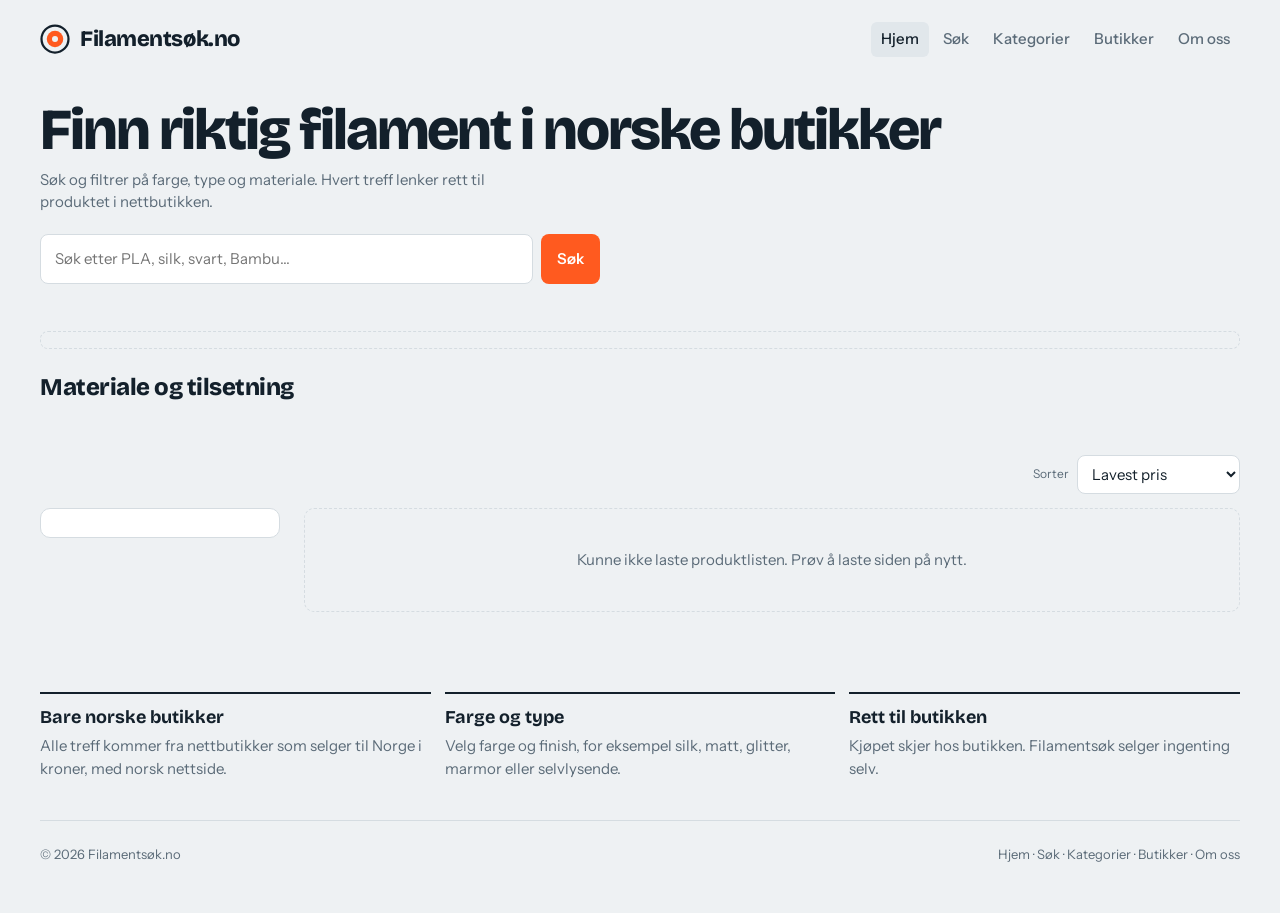
==== index.html @ c2f21702 "Add files via upload" ====
<!doctype html>
<html lang="nb">
<head>
<meta charset="utf-8">
<title>Filamentsøk</title>
<meta name="viewport" content="width=device-width,initial-scale=1,viewport-fit=cover">
<meta name="description" content="Sammenlign pris på 3D-printer-filament i norske nettbutikker. Filtrer på farge, type, merke og materiale.">
<link rel="stylesheet" href="https://fonts.googleapis.com/css2?family=Bricolage+Grotesque:opsz,wght@12..96,600;12..96,800&family=Instrument+Sans:wght@400;500;600&family=IBM+Plex+Mono:wght@400;500&display=swap">
<style>
/* Layout: søketjeneste med filtersøyle til venstre og produktrutenett. Hvert kort lenker ut til produktsiden i en norsk nettbutikk. */
:root{
  --bg:#eef1f3; --surface:#ffffff; --fg:#13202b; --muted:#5b6b78; --line:#d5dce1;
  --accent:#ff5a1f; --accent-fg:#ffffff; --ok:#1e8a52; --bad:#b3261e; --chip:#e1e7eb;
  --font-d:'Bricolage Grotesque','Arial Narrow',system-ui,sans-serif;
  --font-b:'Instrument Sans',system-ui,-apple-system,sans-serif;
  --font-m:'IBM Plex Mono',ui-monospace,Menlo,monospace;
}
@media (prefers-color-scheme:dark){:root:not([data-theme="light"]){--bg:#0e161d;--surface:#16212b;--fg:#e8eef2;--muted:#93a4b1;--line:#27353f;--accent:#ff6a35;--chip:#22303b;--ok:#46c07f;--bad:#ff8a80;color-scheme:dark}}
:root[data-theme="dark"]{--bg:#0e161d;--surface:#16212b;--fg:#e8eef2;--muted:#93a4b1;--line:#27353f;--accent:#ff6a35;--chip:#22303b;--ok:#46c07f;--bad:#ff8a80;color-scheme:dark}
*{box-sizing:border-box}
body{background:var(--bg);color:var(--fg);font-family:var(--font-b);font-size:15px;line-height:1.5;padding-block:0;padding-left:max(16px,env(safe-area-inset-left,0px));padding-right:max(16px,env(safe-area-inset-right,0px))}
a{color:inherit}
button,input,select{font:inherit;color:inherit}
:focus-visible{outline:2px solid var(--accent);outline-offset:2px}
.wrap{max-width:1200px;margin:0 auto}
header.top{display:flex;align-items:center;gap:16px;padding-block:14px;flex-wrap:wrap}
.logo{display:flex;align-items:center;gap:10px;font-family:var(--font-d);font-weight:800;font-size:22px;letter-spacing:-.02em;text-decoration:none}
nav{display:flex;gap:4px;flex-wrap:wrap;margin-left:auto}
nav a{padding:6px 10px;border-radius:6px;text-decoration:none;color:var(--muted);font-weight:500}
nav a:hover,nav a.on{background:var(--chip);color:var(--fg)}
.hero{padding-block:30px 20px;display:grid;grid-template-columns:1fr minmax(0,260px);gap:24px;align-items:center}
.hero h1{font-family:var(--font-d);font-weight:800;font-size:clamp(34px,6vw,58px);line-height:1;letter-spacing:-.035em;margin:0 0 10px;text-wrap:balance}
.hero p{color:var(--muted);margin:0 0 20px;max-width:48ch}
.search{display:flex;gap:8px;max-width:560px}
.search input{flex:1;min-width:0;padding:13px 14px;border:1px solid var(--line);border-radius:8px;background:var(--surface)}
.btn{background:var(--accent);color:var(--accent-fg);border:0;border-radius:8px;padding:11px 16px;font-weight:600;cursor:pointer}
.btn.ghost{background:var(--chip);color:var(--fg)}
.quick{display:flex;gap:8px;flex-wrap:wrap;margin-top:14px}
.chip{border:1px solid var(--line);background:var(--surface);border-radius:99px;padding:6px 12px;cursor:pointer;font-size:13px;font-weight:500}
.chip.on{background:var(--fg);color:var(--bg);border-color:var(--fg)}
.heroart svg{width:100%;height:auto;display:block}
.notice{font-size:12.5px;color:var(--muted);border:1px dashed var(--line);border-radius:8px;padding:8px 12px;margin-bottom:20px}
h2{font-family:var(--font-d);font-weight:800;letter-spacing:-.02em;font-size:24px;margin:0 0 14px}
.cats{display:grid;grid-template-columns:repeat(auto-fit,minmax(170px,1fr));gap:12px;margin-bottom:36px}
.cat{background:var(--surface);border:1px solid var(--line);border-radius:10px;padding:14px;text-align:left;cursor:pointer;display:grid;gap:2px}
.cat:hover{border-color:var(--accent)}
.cat.more{align-content:center;border-style:dashed;color:var(--accent)}.cat.more strong{font-size:16px}.cat.zero{opacity:.45;cursor:default}.cat.zero:hover{border-color:var(--line)}.cat.zero code{color:var(--muted)}
.cat strong{font-family:var(--font-d);font-size:20px}
.cat span{color:var(--muted);font-size:13px}
.cat code{font-family:var(--font-m);font-size:12px;color:var(--accent)}
.shop{display:grid;grid-template-columns:240px minmax(0,1fr);gap:24px;align-items:start}
aside.filters{background:var(--surface);border:1px solid var(--line);border-radius:10px;padding:14px;display:grid;gap:14px}
aside h3{margin:0 0 6px;font-size:12px;letter-spacing:.08em;text-transform:uppercase;color:var(--muted);font-weight:600}
.fl label{display:flex;justify-content:space-between;gap:8px;padding:3px 0;cursor:pointer}
.fl label span.n{font-family:var(--font-m);font-size:12px;color:var(--muted)}
.fl input[type=checkbox]{accent-color:var(--accent)}
.range{width:100%;accent-color:var(--accent)}
.swatches{display:flex;flex-wrap:wrap;gap:8px}
.sw{width:30px;height:30px;border-radius:50%;border:2px solid var(--surface);box-shadow:0 0 0 1px var(--line);cursor:pointer;padding:0;position:relative}
.sw.on{box-shadow:0 0 0 2px var(--accent)}
.sw.multi{background:conic-gradient(#d1322b,#f2c230,#2f9e5b,#2f6fd0,#8a4fc7,#d1322b)}
.sw.unk{background:var(--chip);font-size:13px;color:var(--muted)}
.sw[disabled]{opacity:.3;cursor:default}
.toolbar{display:flex;justify-content:space-between;gap:12px;align-items:center;margin-bottom:14px;flex-wrap:wrap}
.toolbar select{padding:8px 10px;border:1px solid var(--line);border-radius:8px;background:var(--surface)}
.more-btn{margin-top:4px;padding:2px 0;border:0;background:none;color:var(--accent);font-weight:600;cursor:pointer;font-size:13px}
.offers{display:grid;gap:8px;margin-top:auto}
.of{display:grid;grid-template-columns:1fr auto;gap:2px 10px;align-items:center;padding-top:8px;border-top:1px solid var(--line)}
.of .ofl{display:flex;flex-direction:column;gap:0;min-width:0}.of .ofl b{font-size:13px}.of .ofl em{font-style:normal;font-size:11px;font-weight:600;color:var(--ok)}
.of .ofp{display:flex;flex-direction:column;align-items:flex-end;text-align:right}
.of .ofp .price{font-family:var(--font-d);font-weight:800;font-size:18px}.of .ofp .price.na{font-size:13px;font-weight:600;color:var(--muted);font-family:var(--font-b)}
.of .ofp .price s{font-size:11px;font-weight:400;color:var(--muted)}
.of .ofp .perkg{font-family:var(--font-m);font-size:11px;color:var(--muted)}
.of .go{grid-column:1/-1;text-align:center}
.of.un .ofp{opacity:.6}
.of.best .ofp .price{color:var(--ok)}
.nstores{font-size:12px;font-weight:600;color:var(--accent)}
.fbtn{display:none}
.card .pic .ph{position:absolute;inset:0;width:100%;height:100%;max-height:none;object-fit:contain;background:#fff;padding:8px}
.card .pic .tag{z-index:1}
.grid{display:grid;grid-template-columns:repeat(auto-fill,minmax(210px,1fr));gap:14px}
.card{background:var(--surface);border:1px solid var(--line);border-radius:10px;overflow:hidden;display:flex;flex-direction:column;min-width:0}
.card .pic{background:var(--chip);padding:14px;position:relative}
.card .pic svg{width:100%;height:auto;max-height:140px;display:block}
.tag.sale{background:var(--accent);color:var(--accent-fg)}
.tag.r{left:auto;right:10px}
.price s{display:block;font-family:var(--font-b);font-weight:400;font-size:12px;color:var(--muted)}
.tag{position:absolute;top:10px;left:10px;font-size:11px;font-weight:600;background:var(--fg);color:var(--bg);padding:2px 8px;border-radius:99px}
.card .body{padding:12px;display:flex;flex-direction:column;gap:6px;flex:1}
.brand{font-size:12px;color:var(--muted);font-weight:600;text-transform:uppercase;letter-spacing:.06em}
.card h4{margin:0;font-size:15px;line-height:1.3;font-weight:600;text-wrap:balance;overflow-wrap:anywhere}
.spec{font-family:var(--font-m);font-size:12px;color:var(--muted);display:flex;gap:6px 10px;flex-wrap:wrap}
.spec b{color:var(--fg);font-weight:500}
.store{font-size:12px;color:var(--muted)}
.buy{display:flex;justify-content:space-between;align-items:end;margin-top:auto;padding-top:8px;gap:8px}
.price{font-family:var(--font-d);font-weight:800;font-size:22px;line-height:1;font-variant-numeric:tabular-nums}
.price small{font-size:12px;font-weight:600}
.price.na{font-family:var(--font-b);font-size:13px;font-weight:600;color:var(--muted)}
.perkg{font-size:11px;color:var(--muted);font-family:var(--font-m);font-weight:400}
.go{background:var(--fg);color:var(--bg);border-radius:8px;padding:8px 12px;font-weight:600;font-size:13px;text-decoration:none;white-space:nowrap}
.go:hover{background:var(--accent);color:var(--accent-fg)}
.go.off,.go.off:hover{background:var(--chip);color:var(--muted);cursor:default}
.stock{font-size:12px;font-weight:600;color:var(--muted)}
.stock.in{color:var(--ok)}
.stock.out{color:var(--bad)}
.card.out .pic{opacity:.55}
.stores{display:grid;grid-template-columns:repeat(auto-fit,minmax(200px,1fr));gap:12px;margin-block:40px 0}
.stores a{background:var(--surface);border:1px solid var(--line);border-radius:10px;padding:14px;text-decoration:none;display:grid;gap:2px}
.stores a:hover{border-color:var(--accent)}
.stores strong{font-family:var(--font-d);font-size:18px}
.stores span{font-size:13px;color:var(--muted)}
.why{display:grid;grid-template-columns:repeat(auto-fit,minmax(220px,1fr));gap:14px;margin-block:40px}
.why div{border-top:2px solid var(--fg);padding-top:10px}
.why h4{margin:0 0 4px;font-family:var(--font-d);font-size:18px}
.why p{margin:0;color:var(--muted)}
footer{border-top:1px solid var(--line);padding-block:24px 40px;color:var(--muted);font-size:13px;display:flex;gap:16px;justify-content:space-between;flex-wrap:wrap}
.empty{padding:40px;text-align:center;color:var(--muted);border:1px dashed var(--line);border-radius:10px}
@media (max-width:800px){
  .hero{grid-template-columns:1fr}.heroart{display:none}
  .shop{grid-template-columns:1fr}
  .fbtn{display:inline-block}
  aside.filters{display:none}aside.filters.show{display:grid}
  nav{margin-left:0;width:100%}
  .grid{grid-template-columns:repeat(2,minmax(0,1fr))}
}
@media (max-width:400px){.grid{grid-template-columns:minmax(0,1fr)}}
</style>

<div class="wrap">
  <header class="top">
    <a class="logo" href="#" aria-label="Filamentsøk forside">
      <svg width="30" height="30" viewBox="0 0 40 40" aria-hidden="true"><circle cx="20" cy="20" r="18" fill="none" stroke="currentColor" stroke-width="3"/><circle cx="20" cy="20" r="11" fill="var(--accent)"/><circle cx="20" cy="20" r="4" fill="var(--bg)"/></svg>
      Filamentsøk.no
    </a>
    <nav aria-label="Hovedmeny">
      <a class="on" href="#">Hjem</a><a href="#butikk">Søk</a><a href="#kategorier">Kategorier</a><a href="#butikker">Butikker</a><a href="#om">Om oss</a>
    </nav>
  </header>

  <section class="hero">
    <div>
      <h1>Finn riktig filament i norske butikker</h1>
      <p>Søk og filtrer på farge, type og materiale. Hvert treff lenker rett til produktet i nettbutikken.</p>
      <form class="search" id="searchForm" role="search">
        <input id="q" type="search" placeholder="Søk etter PLA, silk, svart, Bambu…" aria-label="Søk">
        <button class="btn" type="submit">Søk</button>
      </form>
      <div class="quick" id="quick"></div>
    </div>
    <div class="heroart" aria-hidden="true" id="heroart"></div>
  </section>

  <p class="notice" id="notice"></p>

  <section id="kategorier">
    <h2>Materiale og tilsetning</h2>
    <div class="cats" id="cats"></div>
  </section>

  <section id="butikk">
    <div class="toolbar">
      <h2 style="margin:0" id="countH">Alle filamenter</h2>
      <div style="display:flex;gap:8px;align-items:center">
        <button class="chip fbtn" id="fbtn" aria-expanded="false">Filter</button>
        <label for="sort" class="store">Sorter</label>
        <select id="sort">
          <option value="p">Lavest pris</option>
          <option value="pk">Lavest pris per kg</option>
          <option value="ph">Høyest pris</option>
          <option value="s">Butikk</option>
        </select>
      </div>
    </div>
    <div class="shop">
      <aside class="filters" id="filters" aria-label="Filter"></aside>
      <div><div class="grid" id="grid"></div></div>
    </div>
  </section>

  <section class="stores" id="butikker"></section>

  <section class="why" id="om">
    <div><h4>Bare norske butikker</h4><p>Alle treff kommer fra nettbutikker som selger til Norge i kroner, med norsk nettside.</p></div>
    <div><h4>Farge og type</h4><p>Velg farge og finish, for eksempel silk, matt, glitter, marmor eller selvlysende.</p></div>
    <div><h4>Rett til butikken</h4><p>Kjøpet skjer hos butikken. Filamentsøk selger ingenting selv.</p></div>
  </section>

  <footer>
    <span>© 2026 Filamentsøk.no</span>
    <span>Hjem · Søk · Kategorier · Butikker · Om oss</span>
  </footer>
</div>

<script>
(function(){
  var COL={Svart:'#1d1f22',Hvit:'#f1f1ee',Grå:'#8b949b',Rød:'#d1322b',Blå:'#2f6fd0',Grønn:'#2f9e5b',Gul:'#f2c230',Oransje:'#ff7a1a',Lilla:'#8a4fc7',Rosa:'#e66fa4',Gull:'#d6a53a',Sølv:'#c3c8cc',Brun:'#7a4a2b',Beige:'#d8c8a4',Turkis:'#1fb5ad',Naturell:'#e6dcc3',Gjennomsiktig:'#dbe8ee',Flerfarget:'multi','Ikke oppgitt':'unk'};
  var MATS={
    'PLA':{n:'PLA',d:'Enkel og pen'},
    'PLA+':{n:'PLA+ / Pro',d:'Sterkere PLA'},
    'HT-PLA':{n:'HT-PLA',d:'PLA som tåler varme'},
    'APLA':{n:'APLA',d:'Glødet PLA'},
    'PETG':{n:'PETG',d:'Sterk og holdbar'},
    'PETG+':{n:'PETG+',d:'Sterkere PETG'},
    'ABS':{n:'ABS',d:'Varme og slagfasthet'},
    'ABS+':{n:'ABS+',d:'Forbedret ABS'},
    'MABS':{n:'MABS',d:'Lite lukt, klar'},
    'ASA':{n:'ASA',d:'Utendørs og UV-bestandig'},
    'ASA+':{n:'ASA+',d:'Forbedret ASA'},
    'PC':{n:'PC',d:'Polykarbonat: sterk og varm'},
    'PC-ABS':{n:'PC-ABS',d:'Slagfast blanding'},
    'PC-PBT':{n:'PC-PBT',d:'Blanding, kjemikaliebestandig'},
    'PCTG':{n:'PCTG',d:'Slagfast, nesten som PETG'},
    'PIPG':{n:'PIPG',d:'Seig PETG-variant'},
    'PET':{n:'PET',d:'Lavt fuktopptak'},
    'PBT':{n:'PBT',d:'Teknisk polyester'},
    'CPE':{n:'CPE / CoPE',d:'Kopolyester, seig'},
    'PA':{n:'PA (nylon)',d:'Slitesterk nylon'},
    'PA6':{n:'PA6',d:'Nylon, stiv og sterk'},
    'PA12':{n:'PA12',d:'Nylon, lite fukt'},
    'PA612':{n:'PA612',d:'Nylon, lite fukt'},
    'PAHT':{n:'PAHT',d:'Høytemperatur nylon'},
    'CoPA':{n:'CoPA',d:'Nylon-kopolymer'},
    'TPU':{n:'TPU',d:'Fleksibel, gummilignende'},
    'TPE':{n:'TPE',d:'Myk og elastisk'},
    'TPR':{n:'TPR',d:'Myk gummi'},
    'PEBA':{n:'PEBA',d:'Elastisk og spenstig'},
    'PP':{n:'PP',d:'Lett, kjemikaliebestandig'},
    'PE':{n:'PE',d:'Polyetylen'},
    'PPA':{n:'PPA',d:'Høytemperatur nylon'},
    'PPS':{n:'PPS',d:'Høytemperatur, kjemikalier'},
    'PPSU':{n:'PPSU',d:'Høytemperatur, teknisk'},
    'PSU':{n:'PSU',d:'Høytemperatur, teknisk'},
    'PEEK':{n:'PEEK',d:'Høytemperatur, teknisk'},
    'PEI':{n:'PEI / Ultem',d:'Høytemperatur, flammehemmende'},
    'PEKK':{n:'PEKK',d:'Høytemperatur, teknisk'},
    'PVDF':{n:'PVDF',d:'Kjemikalier og UV'},
    'PMMA':{n:'PMMA',d:'Akryl, klar'},
    'SAN':{n:'SAN',d:'Klar og stiv'},
    'SBS':{n:'SBS',d:'Slagfast, myk'},
    'SMP':{n:'SMP',d:'Formminne'},
    'PCL':{n:'PCL',d:'Lavt smeltepunkt'},
    'PHA':{n:'PHA',d:'Biobasert, komposterbar'},
    'HIPS':{n:'HIPS',d:'Støtte for ABS'},
    'PVA':{n:'PVA',d:'Vannløselig støtte'},
    'BVOH':{n:'BVOH',d:'Vannløselig støtte'},
    'PVB':{n:'PVB',d:'Kan glattes med alkohol'},
    'Support':{n:'Støttemateriale',d:'Støtte for andre materialer'},
    'Annet':{n:'Annet',d:'Uklassifisert'}
  };
  var ADD={Karbon:'Karbonfiber',Glassfiber:'Glassfiber',ESD:'ESD (antistatisk)',Flammehemmende:'Flammehemmende',Lettvekt:'Lettvekt (skum)',Antibakteriell:'Antibakteriell'};
  var FIN=['Silk','Matt','Glitter','Metall','Marmor','Stein','Tre','Gjennomsiktig','Fargeskift','Selvlysende','Glossy','Standard'];
  var FINL={Silk:'Silke (silk)',Matt:'Matt',Glitter:'Glitter',Marmor:'Marmor',Selvlysende:'Selvlysende',Glossy:'Blank (glossy)',Metall:'Metall',Stein:'Stein',Tre:'Tre',Gjennomsiktig:'Gjennomsiktig (translucent)',Fargeskift:'Fargeskift (chameleon)',Standard:'Standard'};


  fetch('products.json?v=__BUILD__').then(function(r){if(!r.ok)throw new Error(r.status);return r.json()}).then(start).catch(function(err){
    var g=document.getElementById('grid');if(g)g.innerHTML='<div class="empty" style="grid-column:1/-1">Kunne ikke laste produktlisten. Prøv å laste siden på nytt.</div>';
    var c=document.getElementById('countH');if(c)c.textContent='';
    if(window.console)console.error(err)});

  function start(D){
  var STORES={};Object.keys(D.stores).forEach(function(k){STORES[k]={n:D.stores[k].n,home:D.stores[k].home}});
  // Ett kort per produkt. Tilbud fra flere butikker ligger i offers, billigste først.
  var O=[];
  var R=D.products.map(function(g,i){
    var kg=g.kg||null;
    g.offers=g.offers.map(function(o){
      var x={store:o.s,price:o.p===undefined?null:o.p,url:o.u||null,avail:o.a||null,img:o.i||null,was:o.w||0,from:o.f||0,name:o.n||g.name};
      x.pk=(x.price&&kg)?Math.round(x.price/kg):null;O.push(x);return x});
    g.id=i;g.add=g.add||null;g.kg=kg;
    return g;
  });
  var UNAV=function(a){return a==='out'||a==='order'||(a||'').indexOf('soon')===0};
  R.forEach(function(g){
    g.offers.sort(function(a,b){return (a.price===null?1e9:a.price)-(b.price===null?1e9:b.price)});
    var f=g.offers[0];
    g.price=f.price;g.pk=f.pk;g.from=f.from;
    g.img=null;g.offers.some(function(o){if(o.img){g.img=o.img;return true}});
    g.stores={};g.offers.forEach(function(o){g.stores[o.store]=true});
    g.was=g.offers.some(function(o){return o.was})?1:0;
    g.anyAvail=g.offers.some(function(o){return !UNAV(o.avail)});
    g.all=g.offers.map(function(o){return o.name+' '+STORES[o.store].n}).join(' ');
  });

  var $=function(s){return document.querySelector(s)};
  var bc={};R.forEach(function(p){bc[p.brand]=(bc[p.brand]||0)+1});
  var HASSALE=R.some(function(p){return p.was});
  var MKEYS=Object.keys(MATS).filter(function(k){return R.some(function(p){return p.mat===k})}).sort(function(a,b){return (R.filter(function(p){return p.mat===b}).length)-(R.filter(function(p){return p.mat===a}).length)});
  var AKEYS=Object.keys(ADD).filter(function(k){return R.some(function(p){return p.add===k})});
  var EXP={},LIM=6;
  var BRANDS=Object.keys(bc).sort(function(a,b){return (bc[b]-bc[a])||a.localeCompare(b,'nb')});
  var S={q:'',mat:{},add:{},fin:{},col:{},store:{},brand:{},max:1500,hideOut:false,sale:false};
  var kr=function(n){return Math.round(n).toLocaleString('nb-NO')+' kr'};
  var esc=function(s){return String(s).replace(/[&<>"]/g,function(c){return{'&':'&amp;','<':'&lt;','>':'&gt;','"':'&quot;'}[c]})};

  function spool(c,fin){
    var fill=COL[c]==='multi'?'url(#mg)':COL[c]==='unk'?'#9aa6af':COL[c];
    return '<svg viewBox="0 0 120 120" role="img" aria-label="Filamentspole '+esc(c.toLowerCase())+'"><defs><linearGradient id="mg" x1="0" y1="0" x2="1" y2="1"><stop offset="0" stop-color="#d1322b"/><stop offset=".35" stop-color="#f2c230"/><stop offset=".65" stop-color="#2f9e5b"/><stop offset="1" stop-color="#2f6fd0"/></linearGradient></defs>'+
    '<circle cx="60" cy="60" r="54" fill="#2b3640"/><circle cx="60" cy="60" r="46" fill="'+fill+'" stroke="rgba(0,0,0,.25)"/>'+
    '<circle cx="60" cy="60" r="38" fill="none" stroke="rgba(0,0,0,.18)"/><circle cx="60" cy="60" r="31" fill="none" stroke="rgba(0,0,0,.18)"/><circle cx="60" cy="60" r="24" fill="none" stroke="rgba(0,0,0,.18)"/>'+
    (fin==='Silk'?'<path d="M30 32 A40 40 0 0 1 62 18" stroke="rgba(255,255,255,.7)" stroke-width="6" fill="none" stroke-linecap="round"/><path d="M92 84 A40 40 0 0 1 70 100" stroke="rgba(255,255,255,.45)" stroke-width="4" fill="none" stroke-linecap="round"/>':'')+
    (fin==='Glitter'?'<g fill="#fff" opacity=".85"><circle cx="40" cy="38" r="1.8"/><circle cx="82" cy="46" r="1.4"/><circle cx="74" cy="82" r="1.8"/><circle cx="36" cy="74" r="1.3"/><circle cx="58" cy="26" r="1.4"/></g>':'')+
    '<circle cx="60" cy="60" r="17" fill="#2b3640"/><circle cx="60" cy="60" r="8" fill="#eef1f3"/></svg>';
  }
  $('#heroart').innerHTML=spool('Oransje','Silk');
  $('#notice').textContent='Priser og lager er hentet fra butikkenes nettsider '+D.snapshot+' og kan ha endret seg. Sjekk alltid endelig pris hos butikken. Der vekten ikke er oppgitt, kan pris per kg mangle.';

  var quick=[['all','Alle filamenter'],['silk','Silk'],['matt','Matt']];
  $('#quick').innerHTML=quick.map(function(x){return '<button class="chip" data-q="'+x[0]+'">'+x[1]+'</button>'}).join('');
  $('#quick').addEventListener('click',function(e){var k=e.target.dataset.q;if(!k)return;
    reset();if(k==='silk')S.fin.Silk=true;if(k==='matt')S.fin.Matt=true;render();go('#butikk')});

  var ALLM=Object.keys(MATS).filter(function(k){return k!=='Annet'||MKEYS.indexOf(k)>=0}).sort(function(a,b){return R.filter(function(p){return p.mat===b}).length-R.filter(function(p){return p.mat===a}).length});
  var ADESC={Karbon:'Stiv og lett, med karbonfiber',Glassfiber:'Sterk og stiv, med glassfiber',ESD:'Antistatisk, for elektronikk',Flammehemmende:'Tåler brann bedre (UL94)',Lettvekt:'Skummende, lavere vekt',Antibakteriell:'Hemmer bakterievekst'};
  var ASORT=AKEYS.slice().sort(function(a,b){return R.filter(function(p){return p.add===b}).length-R.filter(function(p){return p.add===a}).length});
  var CE={m:false,a:false},TOP=6;
  function matCard(k){var n=R.filter(function(p){return p.mat===k}).length;
    return '<button class="cat'+(n?'':' zero')+'" data-m="'+esc(k)+'"'+(n?'':' disabled')+'><strong>'+MATS[k].n+'</strong><span>'+MATS[k].d+'</span><code>'+(n?n+(n===1?' produkt':' produkter'):'Ingen nå')+'</code></button>'}
  function addCard(k){var n=R.filter(function(p){return p.add===k}).length;
    return '<button class="cat" data-a="'+k+'"><strong>'+ADD[k].split(' (')[0]+'</strong><span>'+ADESC[k]+'</span><code>'+n+(n===1?' produkt':' produkter')+'</code></button>'}
  function moreTile(g,total){if(total<=TOP)return '';
    return '<button class="cat more" data-more="'+g+'" aria-expanded="'+CE[g]+'"><strong>'+(CE[g]?'Vis færre':'Vis alle ('+total+')')+'</strong><span>'+(CE[g]?'Bare de '+TOP+' vanligste':(total-TOP)+' til')+'</span></button>'}
  function buildCats(){
    var m=ALLM.filter(function(k,i){return CE.m||i<TOP}),a=ASORT.filter(function(k,i){return CE.a||i<TOP});
    $('#cats').innerHTML=m.map(matCard).join('')+moreTile('m',ALLM.length)+a.map(addCard).join('')+moreTile('a',ASORT.length);
  }
  buildCats();
  $('#cats').addEventListener('click',function(e){var b=e.target.closest('.cat');if(!b)return;
    if(b.dataset.more){CE[b.dataset.more]=!CE[b.dataset.more];buildCats();return}
    reset();if(b.dataset.a)S.add[b.dataset.a]=true;else S.mat[b.dataset.m]=true;render();go('#butikk')});

  $('#butikker').innerHTML=Object.keys(STORES).map(function(k){var s=STORES[k];var n=O.filter(function(p){return p.store===k}).length;
    return '<a href="'+s.home+'" target="_blank" rel="noopener noreferrer"><strong>'+s.n+'</strong><span>'+n+' produkter her · Gå til butikken</span></a>'}).join('');

  function go(s){try{document.querySelector(s).scrollIntoView({behavior:'smooth'})}catch(e){}}
  function reset(){S.q='';S.mat={};S.add={};S.fin={};S.col={};S.store={};S.brand={};S.max=1500;S.hideOut=false;S.sale=false;$('#q').value=''}
  function has(o){return Object.keys(o).length>0}
  function cnt(f){return R.filter(f).length}
  function inKey(p,key,v){return key==='store'?!!p.stores[v]:p[key]===v}

  function checks(title,key,items){
    var cn=items.map(function(v){return[v[0],v[1],cnt(function(p){return inKey(p,key,v[0])})]});
    var vis=cn.filter(function(v,i){return EXP[key]||i<LIM||S[key][v[0]]});
    return '<div class="fl"><h3>'+title+'</h3>'+vis.map(function(v){
      return '<label><span><input type="checkbox" data-k="'+key+'" data-v="'+esc(v[0])+'"'+(S[key][v[0]]?' checked':'')+'> '+esc(v[1])+'</span><span class="n">'+v[2]+'</span></label>'}).join('')+
      (cn.length>LIM?'<button type="button" class="more-btn" data-exp="'+key+'">'+(EXP[key]?'Vis færre':'Vis alle ('+cn.length+')')+'</button>':'')+'</div>';
  }
  function buildFilters(){
    var cols=Object.keys(COL);
    $('#filters').innerHTML=
      '<div class="fl"><h3>Farge</h3><div class="swatches">'+cols.map(function(c){
        var n=cnt(function(p){return p.col===c});
        var st=COL[c]==='multi'||COL[c]==='unk'?'':'background:'+COL[c];
        return '<button class="sw'+(COL[c]==='multi'?' multi':'')+(COL[c]==='unk'?' unk':'')+(S.col[c]?' on':'')+'" style="'+st+'" data-c="'+c+'" title="'+c+' ('+n+')" aria-label="'+c+', '+n+' produkter" aria-pressed="'+!!S.col[c]+'"'+(n?'':' disabled')+'>'+(COL[c]==='unk'?'?':'')+'</button>'}).join('')+'</div></div>'+
      checks('Type','fin',FIN.map(function(f){return[f,FINL[f]]}))+
      checks('Merke','brand',BRANDS.map(function(b){return[b,b]}))+
      checks('Materiale','mat',MKEYS.map(function(k){return[k,MATS[k].n]}))+
      (AKEYS.length?checks('Tilsetning','add',AKEYS.map(function(k){return[k,ADD[k]]})):'')+
      checks('Butikk','store',Object.keys(STORES).map(function(k){return[k,STORES[k].n]}))+
      '<div class="fl"><h3>Lager</h3><label><span><input type="checkbox" data-f="hideOut"'+(S.hideOut?' checked':'')+'> Skjul utilgjengelige</span></label>'+(HASSALE?'<label><span><input type="checkbox" data-f="sale"'+(S.sale?' checked':'')+'> Bare tilbud</span></label>':'')+'</div>'+
      '<div class="fl"><h3>Maks pris</h3><input class="range" id="max" type="range" min="100" max="1500" step="10" value="'+S.max+'" aria-label="Maks pris"><div class="spec"><b id="maxv">'+kr(S.max)+'</b></div></div>'+
      '<button class="btn ghost" id="clear">Nullstill filter</button>';
  }
  $('#filters').addEventListener('change',function(e){var t=e.target;
    if(t.dataset.k){if(t.checked)S[t.dataset.k][t.dataset.v]=true;else delete S[t.dataset.k][t.dataset.v]}
    if(t.dataset.f)S[t.dataset.f]=t.checked;
    render(true)});
  $('#filters').addEventListener('input',function(e){if(e.target.id==='max'){S.max=+e.target.value;$('#maxv').textContent=kr(S.max);render(true)}});
  $('#filters').addEventListener('click',function(e){
    if(e.target.dataset.exp){var k=e.target.dataset.exp;EXP[k]=!EXP[k];buildFilters();return}
    if(e.target.id==='clear'){reset();render();return}
    var b=e.target.closest('.sw');if(b&&!b.disabled){var c=b.dataset.c;if(S.col[c])delete S.col[c];else S.col[c]=true;
      b.classList.toggle('on',!!S.col[c]);b.setAttribute('aria-pressed',!!S.col[c]);render(true)}});
  $('#fbtn').addEventListener('click',function(){var f=$('#filters');f.classList.toggle('show');$('#fbtn').setAttribute('aria-expanded',f.classList.contains('show'))});
  $('#searchForm').addEventListener('submit',function(e){e.preventDefault();S.q=$('#q').value.trim().toLowerCase();render(true);go('#butikk')});
  $('#sort').addEventListener('change',function(){render(true)});

  function list(){
    var r=R.filter(function(p){
      if(S.q&&(p.all+' '+p.name+' '+p.brand+' '+p.col+' '+p.fin+' '+p.mat+' '+(p.add||'')).toLowerCase().indexOf(S.q)<0)return false;
      if(has(S.mat)&&!S.mat[p.mat])return false;
      if(has(S.add)&&!S.add[p.add])return false;
      if(has(S.fin)&&!S.fin[p.fin])return false;
      if(has(S.brand)&&!S.brand[p.brand])return false;
      if(has(S.col)&&!S.col[p.col])return false;
      if(has(S.store)&&!Object.keys(S.store).some(function(k){return p.stores[k]}))return false;
      if(p.price!==null&&S.max<1500&&p.price>S.max)return false;
      if(S.hideOut&&!p.anyAvail)return false;
      if(S.sale&&!p.was)return false;
      return true});
    var m=$('#sort').value;
    var big=1e9;
    var cmp={p:function(a,b){return (a.price===null?big:a.price)-(b.price===null?big:b.price)},
      ph:function(a,b){return (b.price===null?-1:b.price)-(a.price===null?-1:a.price)},
      pk:function(a,b){return (a.pk===null?big:a.pk)-(b.pk===null?big:b.pk)},
      s:function(a,b){return STORES[a.offers[0].store].n.localeCompare(STORES[b.offers[0].store].n,'nb')}}[m];
    return r.sort(cmp);
  }
  function stockHtml(p){
    if(!p.avail)return '';
    if(p.avail==='out')return '<div class="stock out">Utsolgt</div>';
    if(p.avail.indexOf('soon')===0){var d=p.avail.split(':')[1];return '<div class="stock">'+(d?'Ikke bekreftet, forventet '+d:'Snart tilgjengelig')+'</div>';}
    if(p.avail==='order')return '<div class="stock">Utsolgt, kan bestilles</div>';
    if(p.avail==='yes')return '<div class="stock in">På lager</div>';
    return '<div class="stock in">På lager ('+esc(p.avail)+')</div>';
  }
  function offerHtml(o,best,multi){
    var s=STORES[o.store];
    return '<div class="of'+(best?' best':'')+(UNAV(o.avail)?' un':'')+'"><div class="ofl"><b>'+esc(s.n)+'</b>'+(best&&multi?'<em>Billigst</em>':'')+stockHtml(o)+'</div>'+
      '<div class="ofp">'+(o.price===null?'<span class="price na">Se pris i butikk</span>':'<span class="price">'+(o.was?'<s>før '+kr(o.was)+'</s> ':'')+(o.from?'<small>fra </small>':'')+kr(o.price)+'</span>'+(o.pk?'<span class="perkg">'+kr(o.pk)+'/kg</span>':''))+'</div>'+
      (o.url?'<a class="go" href="'+esc(o.url)+'" target="_blank" rel="noopener noreferrer" aria-label="Til '+esc(s.n)+'">Til butikken</a>':'<span class="go off" aria-disabled="true">Link kommer</span>')+'</div>';
  }
  function card(p){
    var multi=p.offers.length>1;
    var priced=p.offers.filter(function(o){return o.price!==null});
    var ps=priced.map(function(o){return o.price});var lo=ps.length>1&&Math.min.apply(null,ps)<Math.max.apply(null,ps)?Math.min.apply(null,ps):null;
    return '<article class="card'+(!p.anyAvail?' out':'')+'"><div class="pic">'+(p.was?'<span class="tag sale">Tilbud</span>':'')+(p.fin!=='Standard'?'<span class="tag'+(p.was?' r':'')+'">'+FINL[p.fin].split(' ')[0]+'</span>':'')+spool(p.col,p.fin)+(p.img?'<img class="ph" src="'+esc(p.img)+'" alt="" loading="lazy" decoding="async" referrerpolicy="no-referrer" onerror="this.remove()">':'')+'</div>'+
    '<div class="body"><span class="brand">'+esc(p.brand)+'</span><h4>'+esc(p.name)+'</h4>'+
    '<div class="spec"><span><b>'+(MATS[p.mat]||{n:p.mat}).n+'</b></span>'+(p.add?'<span><b>'+esc(p.add)+'</b></span>':'')+'<span><b>'+p.col+'</b></span>'+(p.kg?'<span><b>'+String(p.kg).replace('.',',')+'</b> kg</span>':'')+'</div>'+
    (multi?'<div class="nstores">'+Object.keys(p.stores).length+' butikker</div>':'')+
    '<div class="offers">'+p.offers.map(function(o){return offerHtml(o,lo!==null&&o.price===lo,multi)}).join('')+'</div></div></article>';
  }
  var PAGE=60,limit=PAGE,lastKey='';
  function render(keep){
    if(!keep)buildFilters();
    var r=list();
    var key=JSON.stringify([S,$('#sort').value]);
    if(key!==lastKey){limit=PAGE;lastKey=key}
    $('#countH').textContent=r.length+(r.length===1?' filament':' filamenter');
    var shown=r.slice(0,limit);
    $('#grid').innerHTML=r.length?shown.map(card).join('')+(r.length>limit?'<div style="grid-column:1/-1;text-align:center"><button class="btn ghost" id="more">Vis flere ('+(r.length-limit)+' igjen)</button></div>':''):'<div class="empty" style="grid-column:1/-1">Ingen treff. Fjern et filter eller søk på noe annet.</div>';
  }
  $('#grid').addEventListener('click',function(e){if(e.target.id==='more'){limit+=PAGE;render(true)}});
  render();
  }
})();
</script>
</body>
</html>
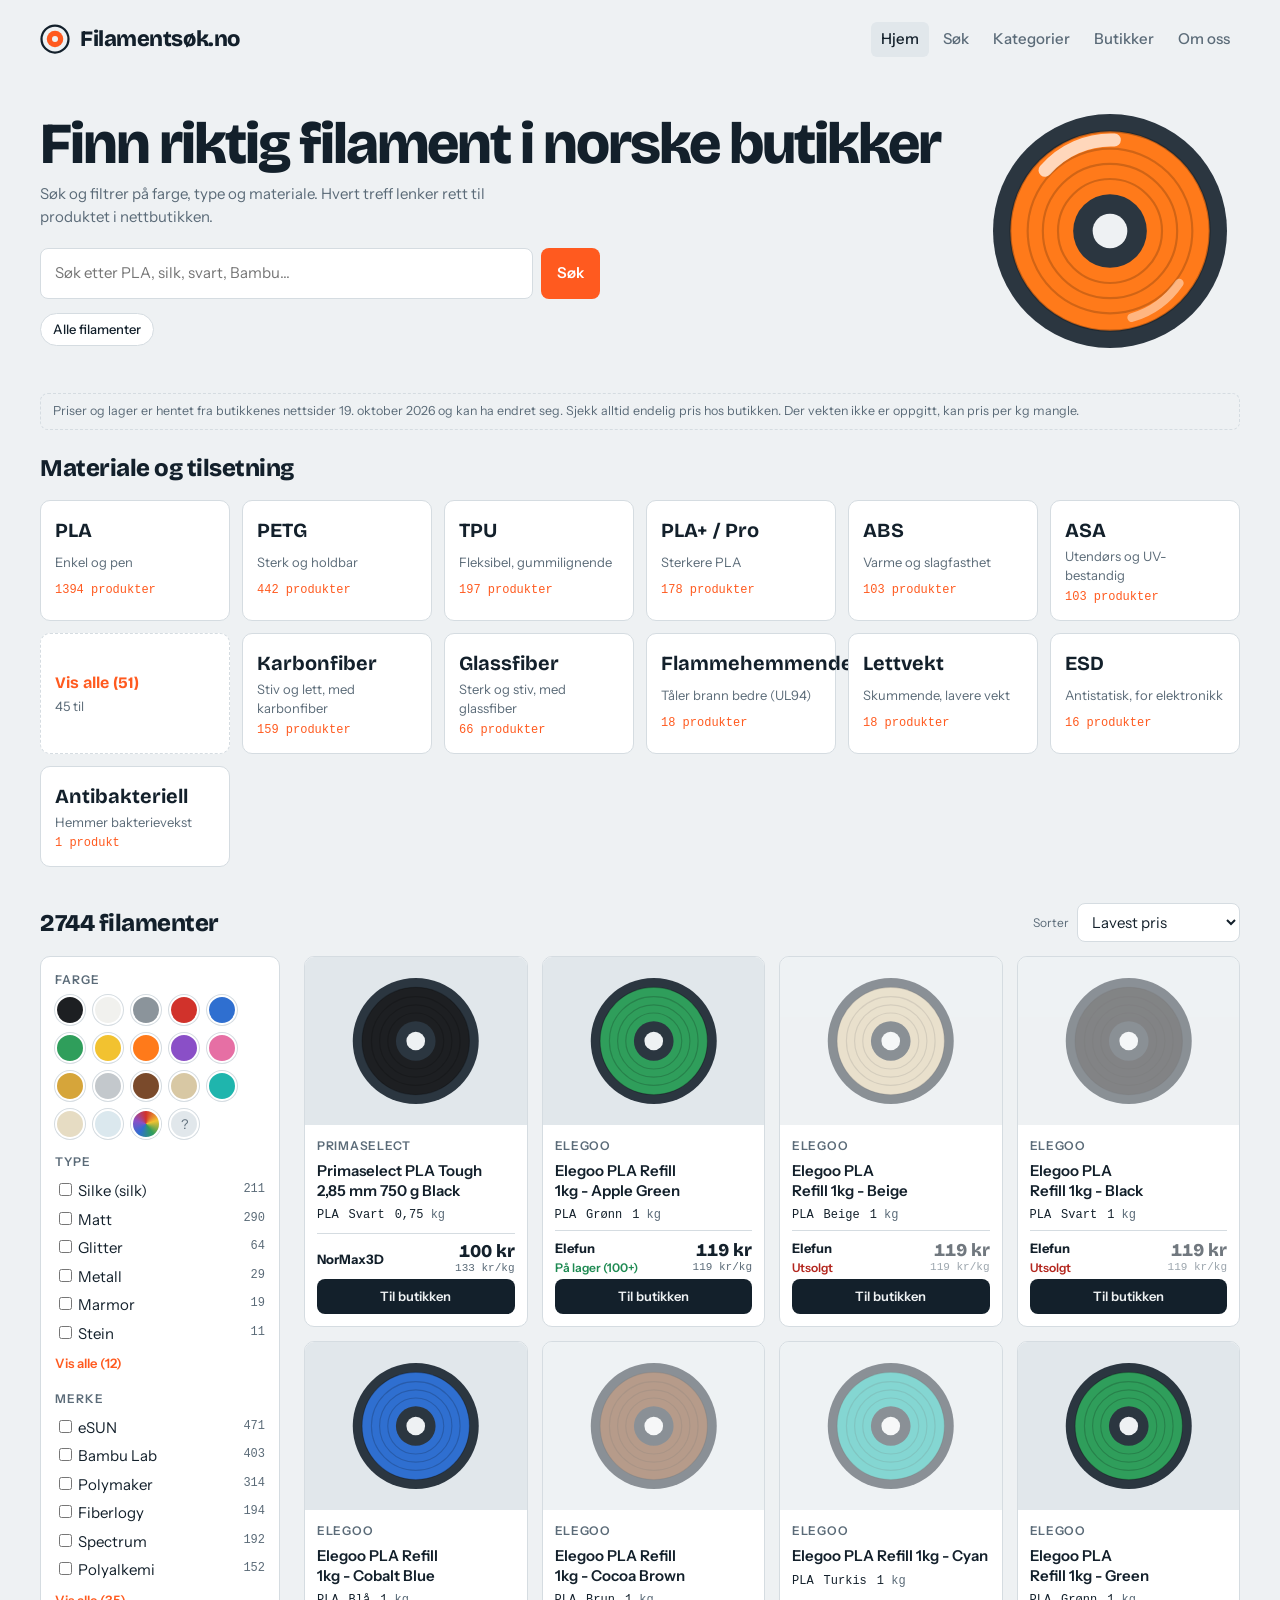
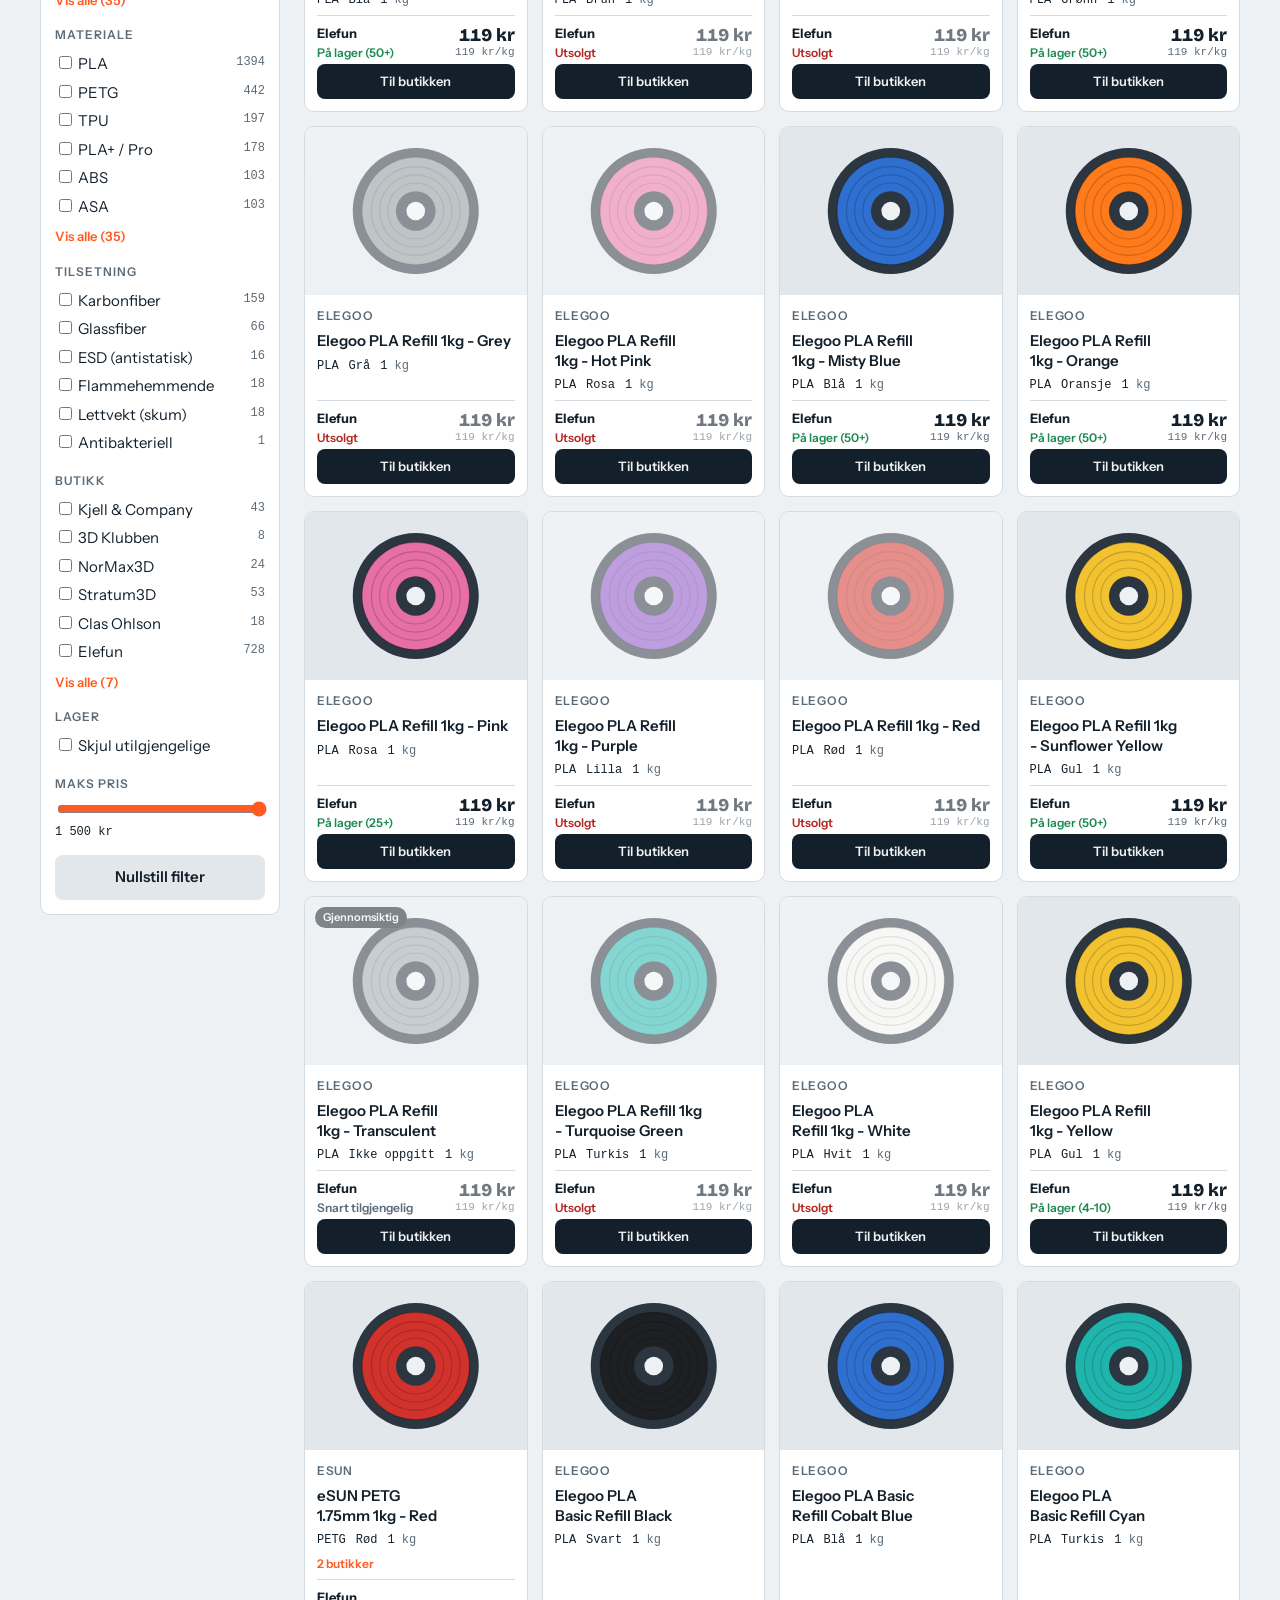
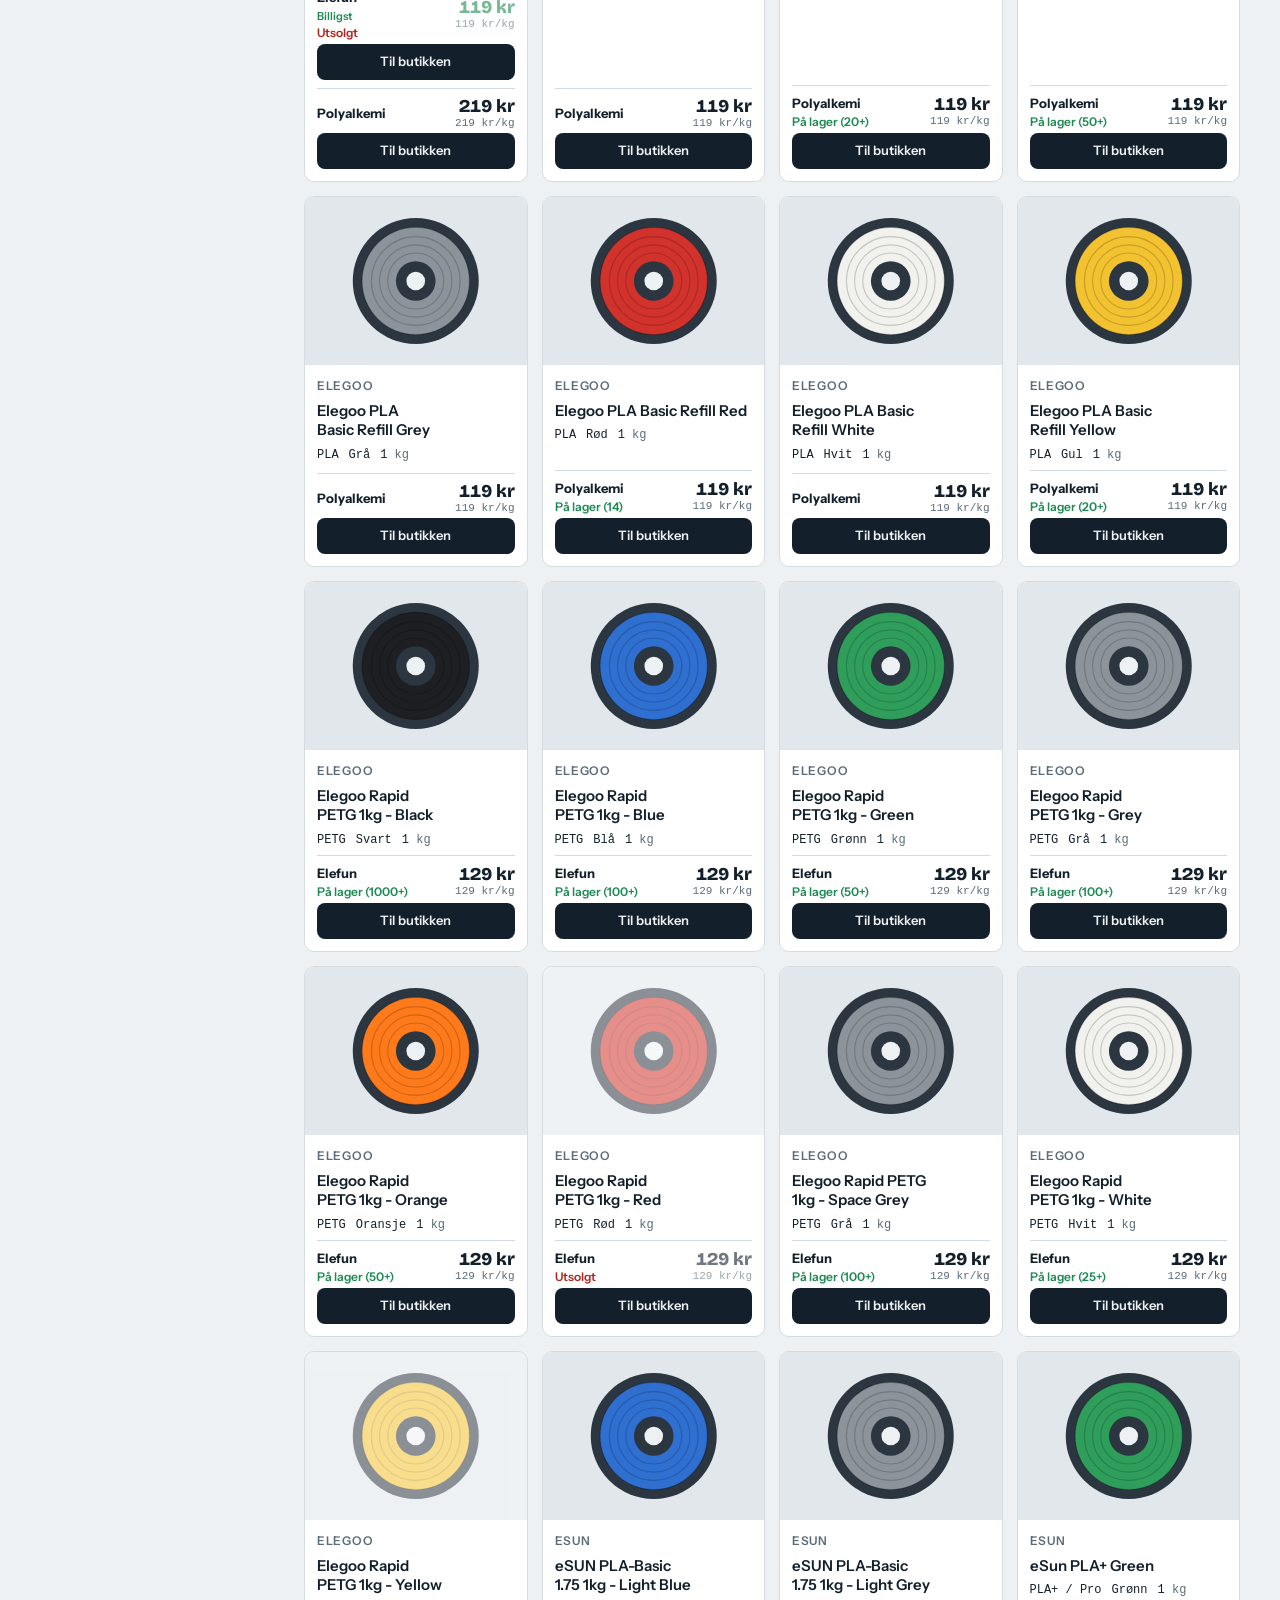
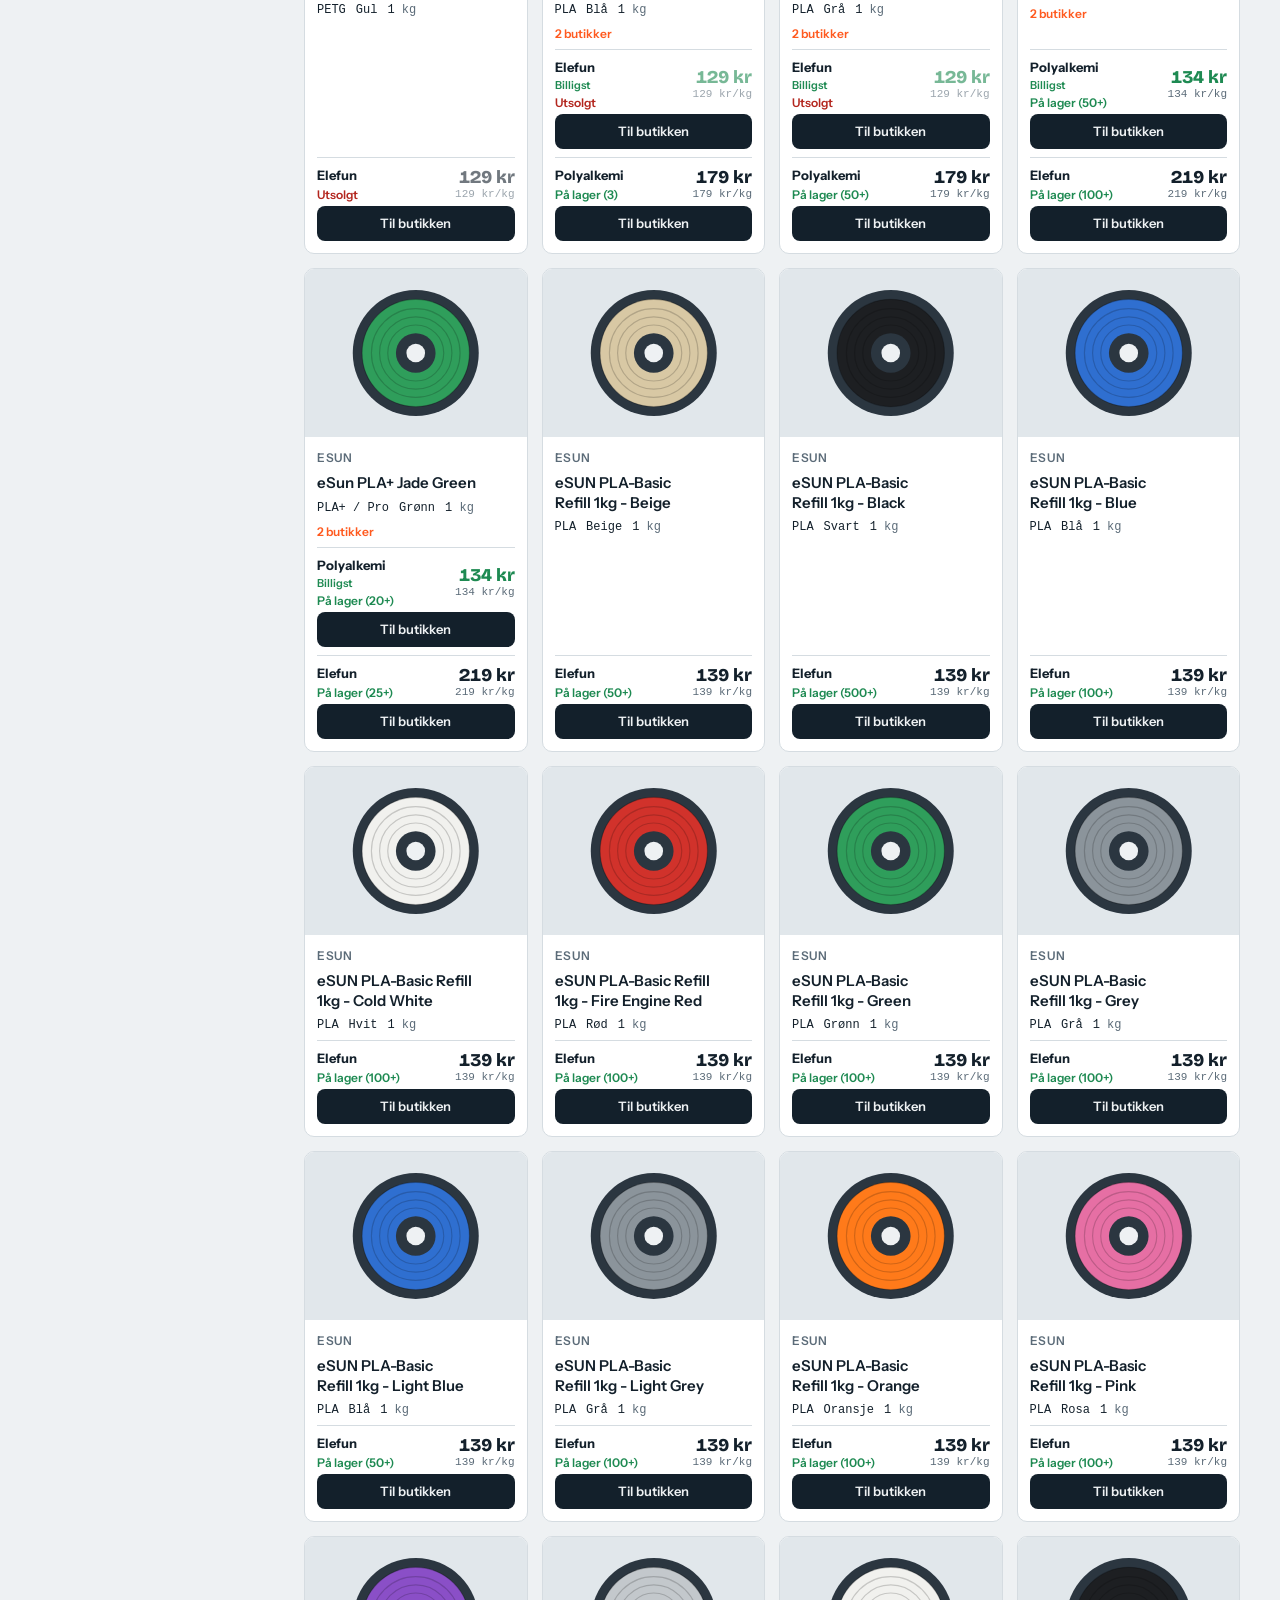
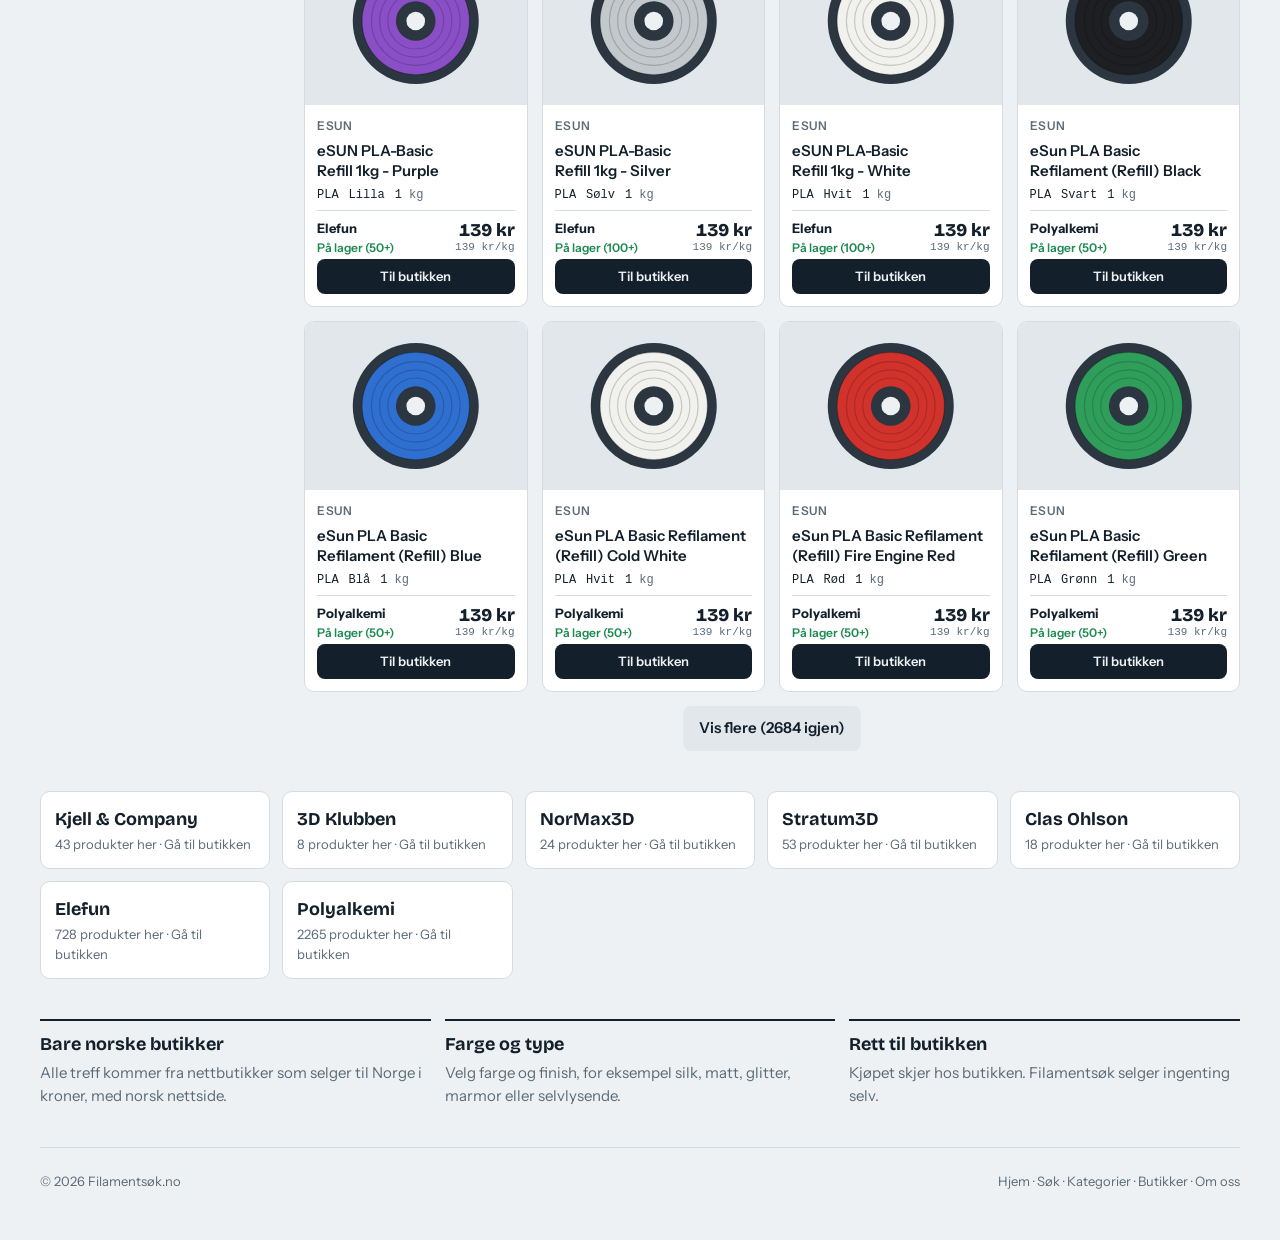
==== commit f9fdb370: "Remove 'silk' and 'matt' from quick options" ====
--- a/index.html
+++ b/index.html
@@ -304,7 +304,7 @@
   $('#heroart').innerHTML=spool('Oransje','Silk');
   $('#notice').textContent='Priser og lager er hentet fra butikkenes nettsider '+D.snapshot+' og kan ha endret seg. Sjekk alltid endelig pris hos butikken. Der vekten ikke er oppgitt, kan pris per kg mangle.';
 
-  var quick=[['all','Alle filamenter'],['silk','Silk'],['matt','Matt']];
+  var quick=[['all','Alle filamenter']];
   $('#quick').innerHTML=quick.map(function(x){return '<button class="chip" data-q="'+x[0]+'">'+x[1]+'</button>'}).join('');
   $('#quick').addEventListener('click',function(e){var k=e.target.dataset.q;if(!k)return;
     reset();if(k==='silk')S.fin.Silk=true;if(k==='matt')S.fin.Matt=true;render();go('#butikk')});
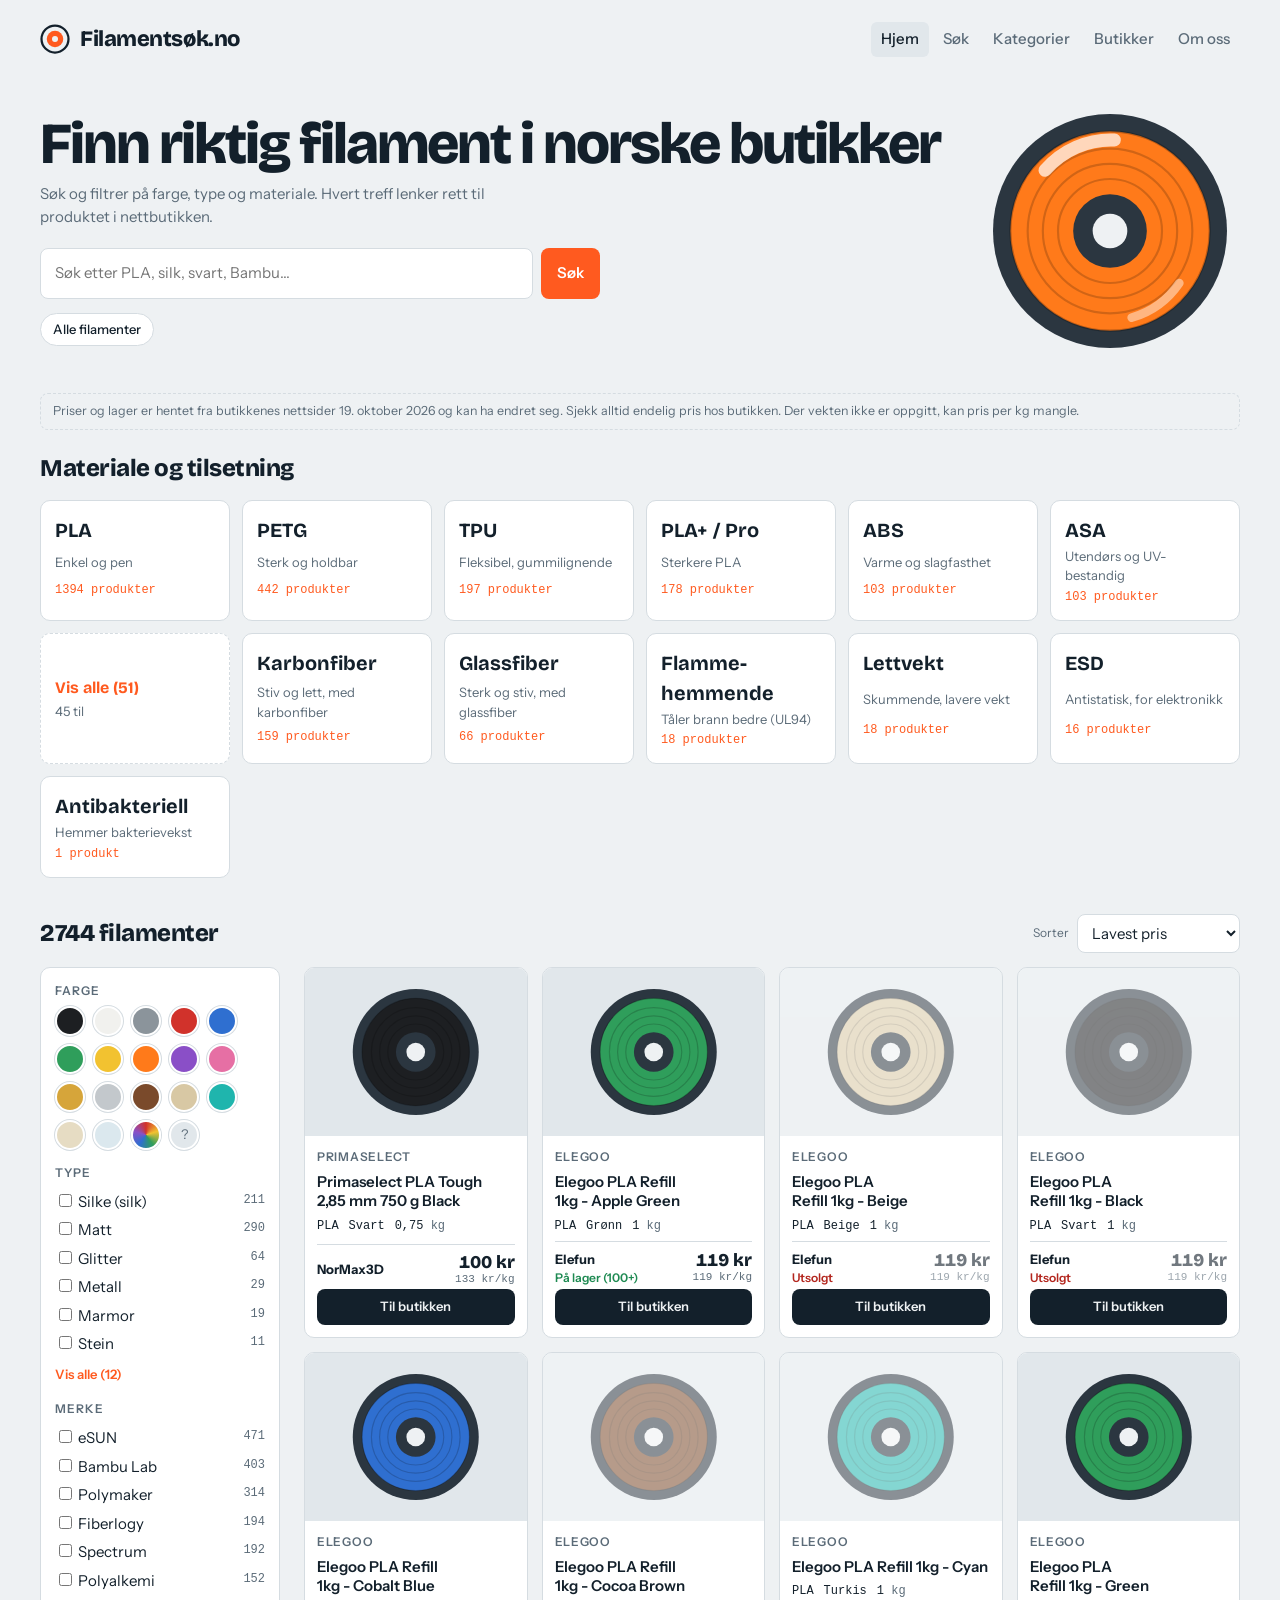
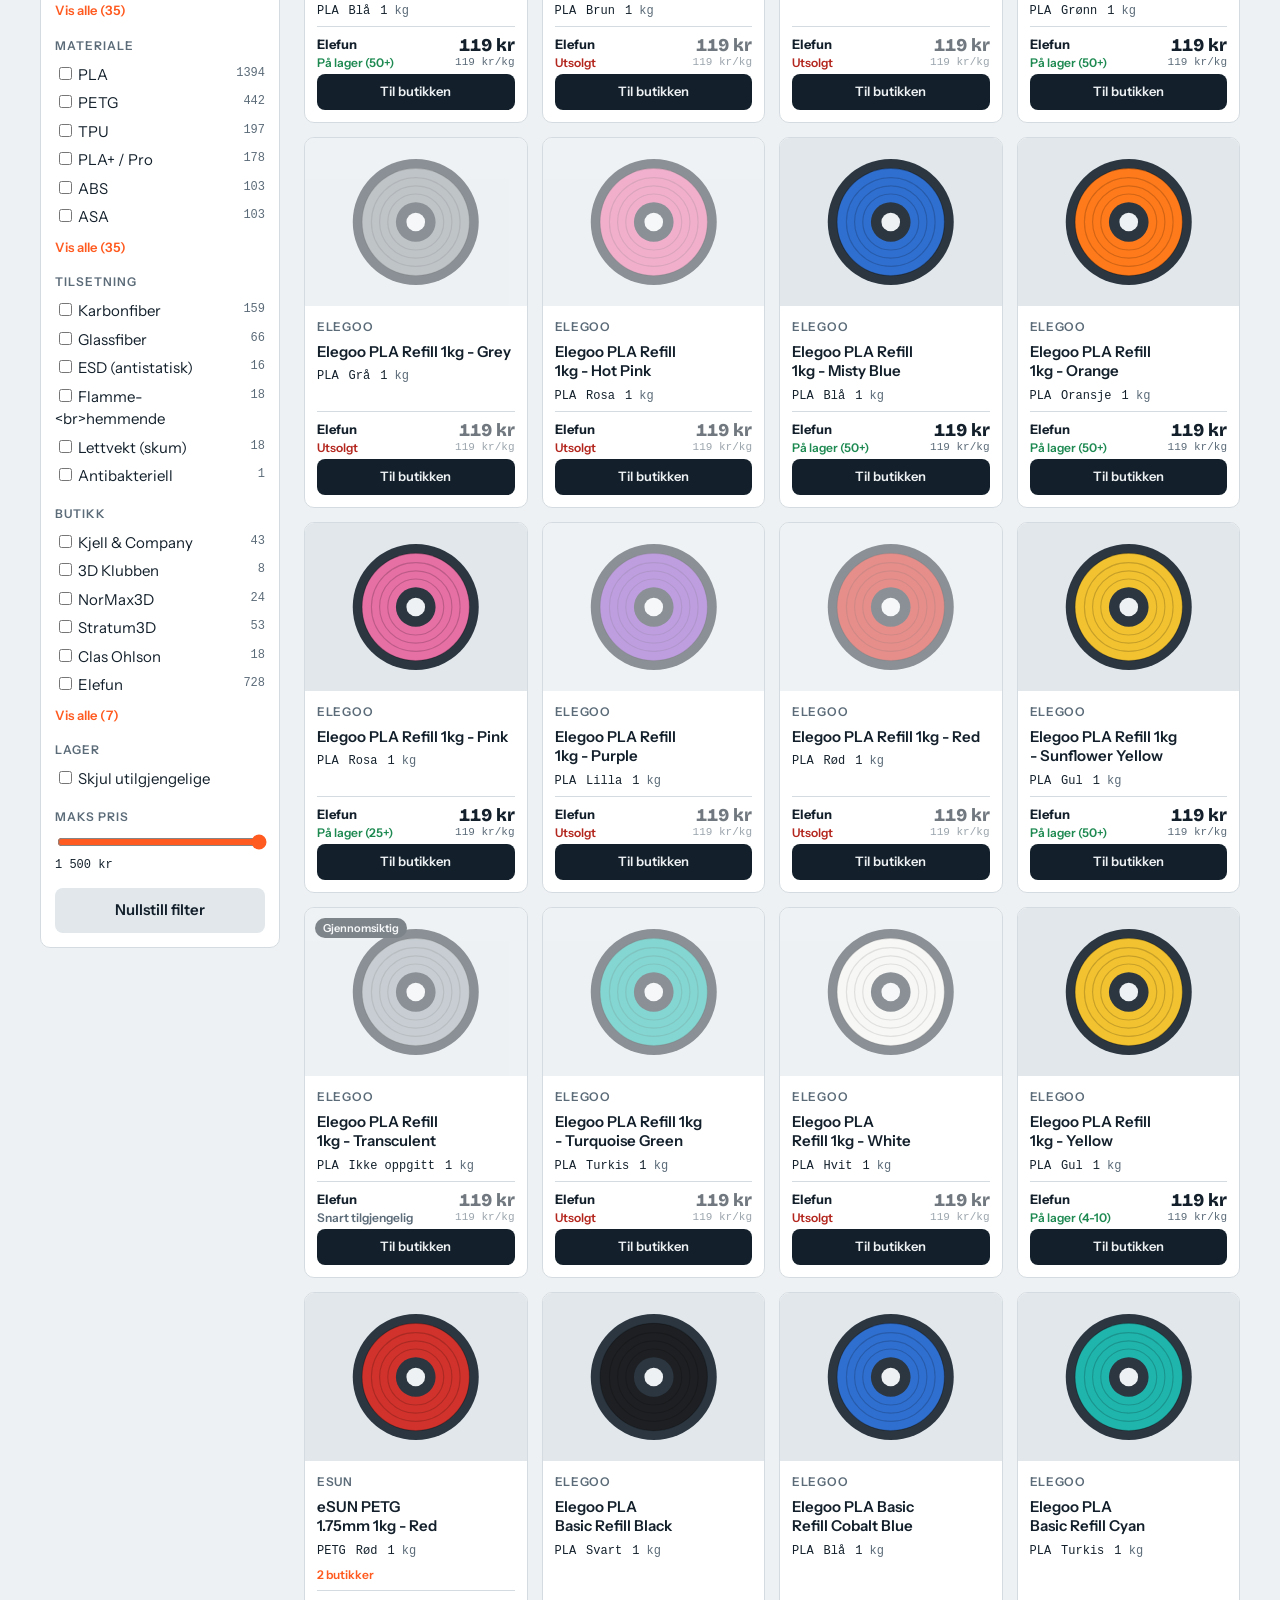
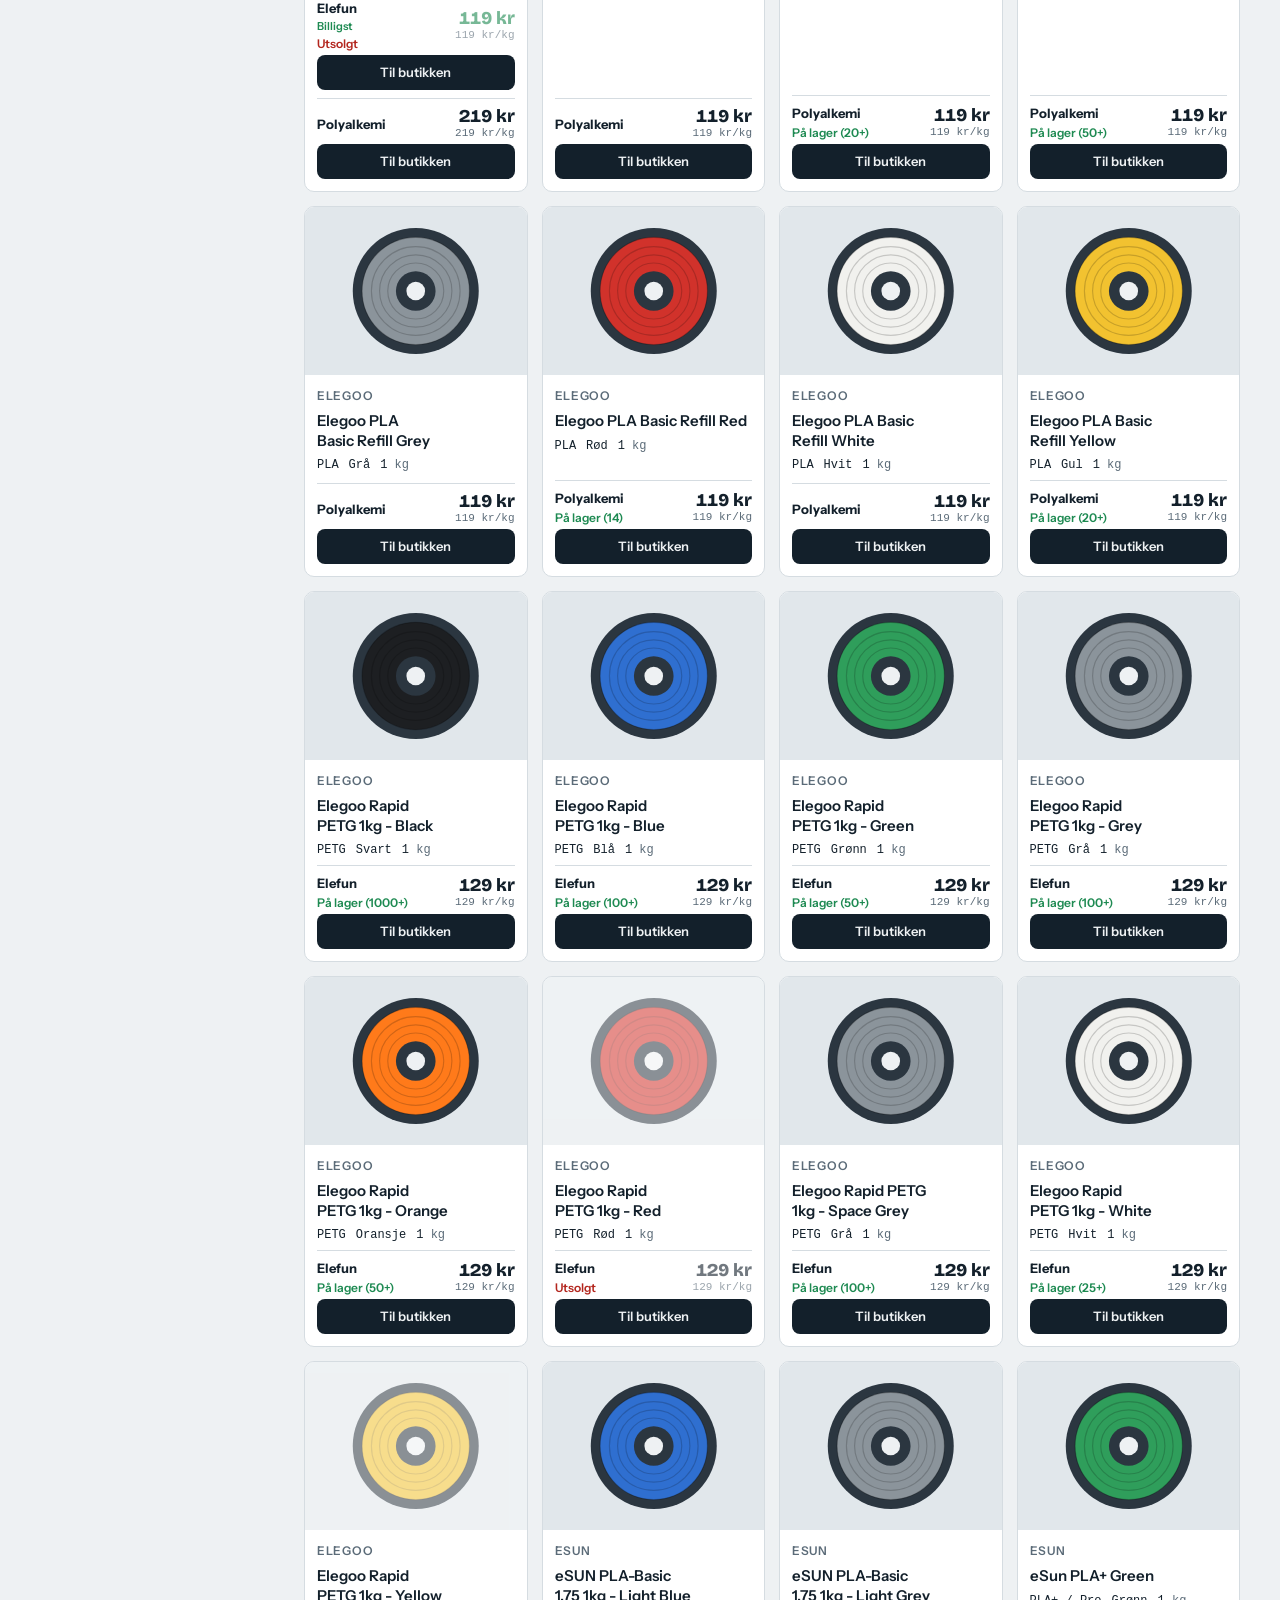
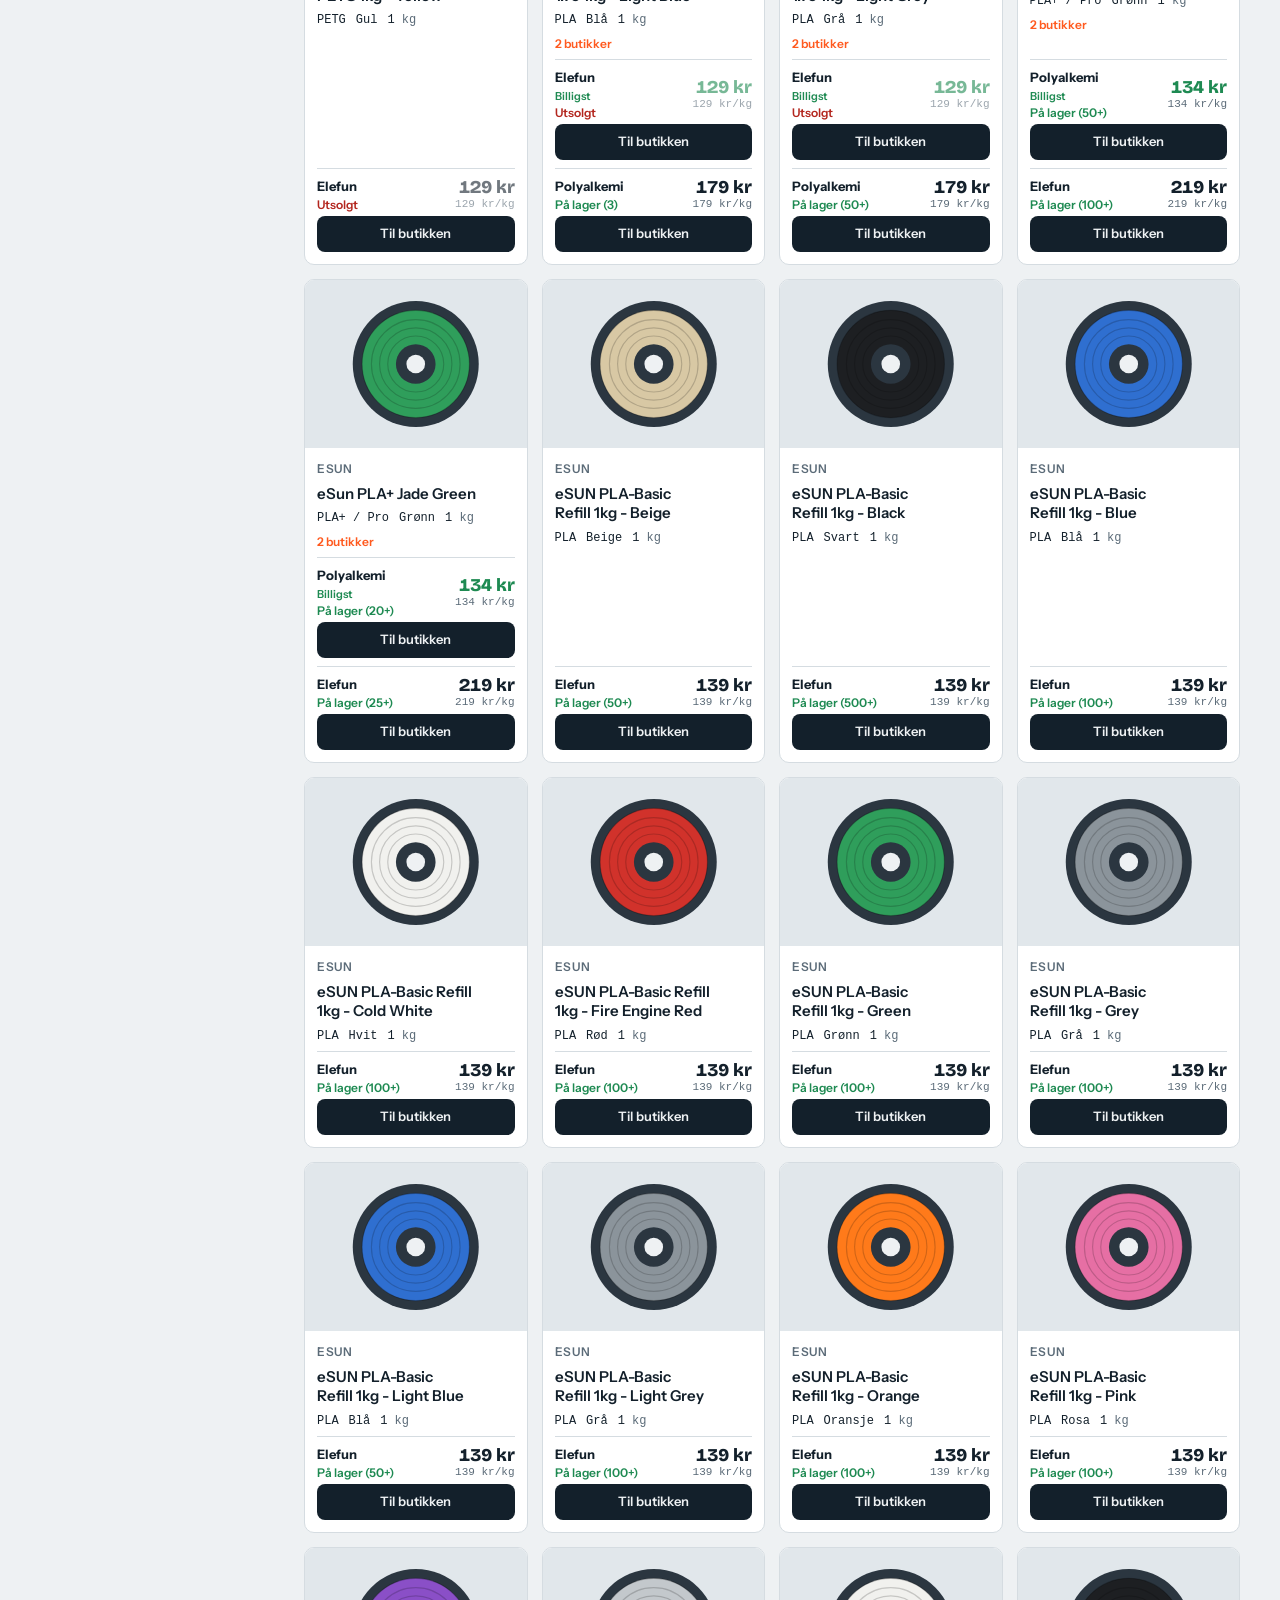
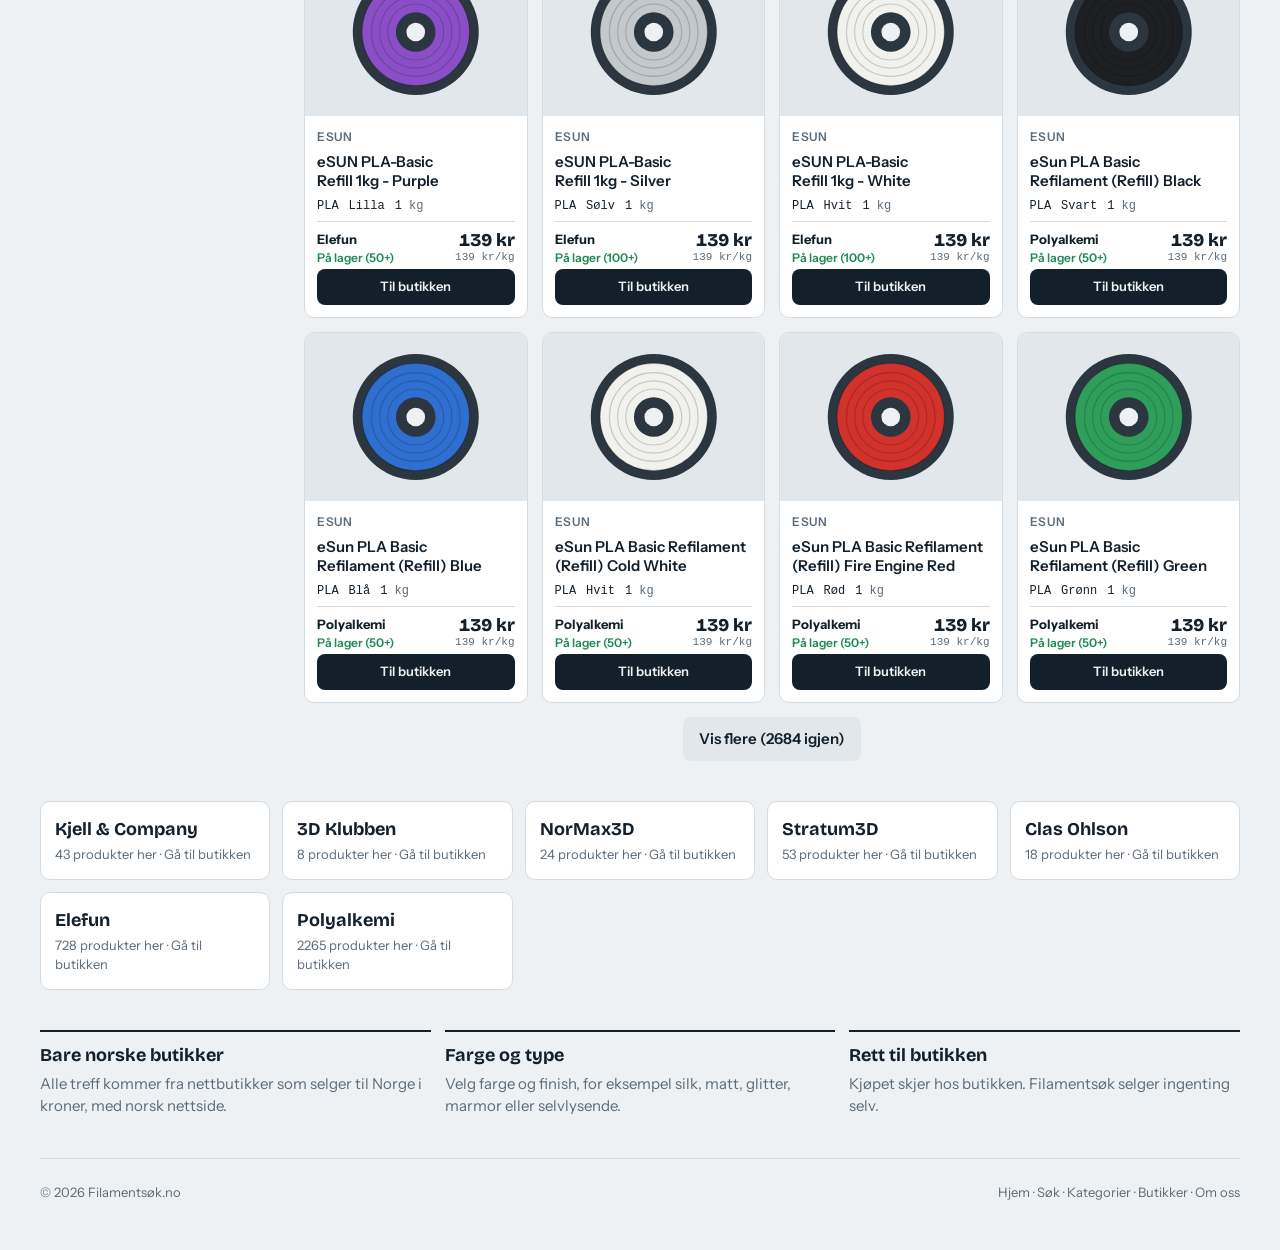
==== commit eb1501b6: "Fix line break in Flammehemmende description" ====
--- a/index.html
+++ b/index.html
@@ -247,7 +247,7 @@
     'Support':{n:'Støttemateriale',d:'Støtte for andre materialer'},
     'Annet':{n:'Annet',d:'Uklassifisert'}
   };
-  var ADD={Karbon:'Karbonfiber',Glassfiber:'Glassfiber',ESD:'ESD (antistatisk)',Flammehemmende:'Flammehemmende',Lettvekt:'Lettvekt (skum)',Antibakteriell:'Antibakteriell'};
+  var ADD={Karbon:'Karbonfiber',Glassfiber:'Glassfiber',ESD:'ESD (antistatisk)',Flammehemmende:'Flamme-<br>hemmende',Lettvekt:'Lettvekt (skum)',Antibakteriell:'Antibakteriell'};
   var FIN=['Silk','Matt','Glitter','Metall','Marmor','Stein','Tre','Gjennomsiktig','Fargeskift','Selvlysende','Glossy','Standard'];
   var FINL={Silk:'Silke (silk)',Matt:'Matt',Glitter:'Glitter',Marmor:'Marmor',Selvlysende:'Selvlysende',Glossy:'Blank (glossy)',Metall:'Metall',Stein:'Stein',Tre:'Tre',Gjennomsiktig:'Gjennomsiktig (translucent)',Fargeskift:'Fargeskift (chameleon)',Standard:'Standard'};
 
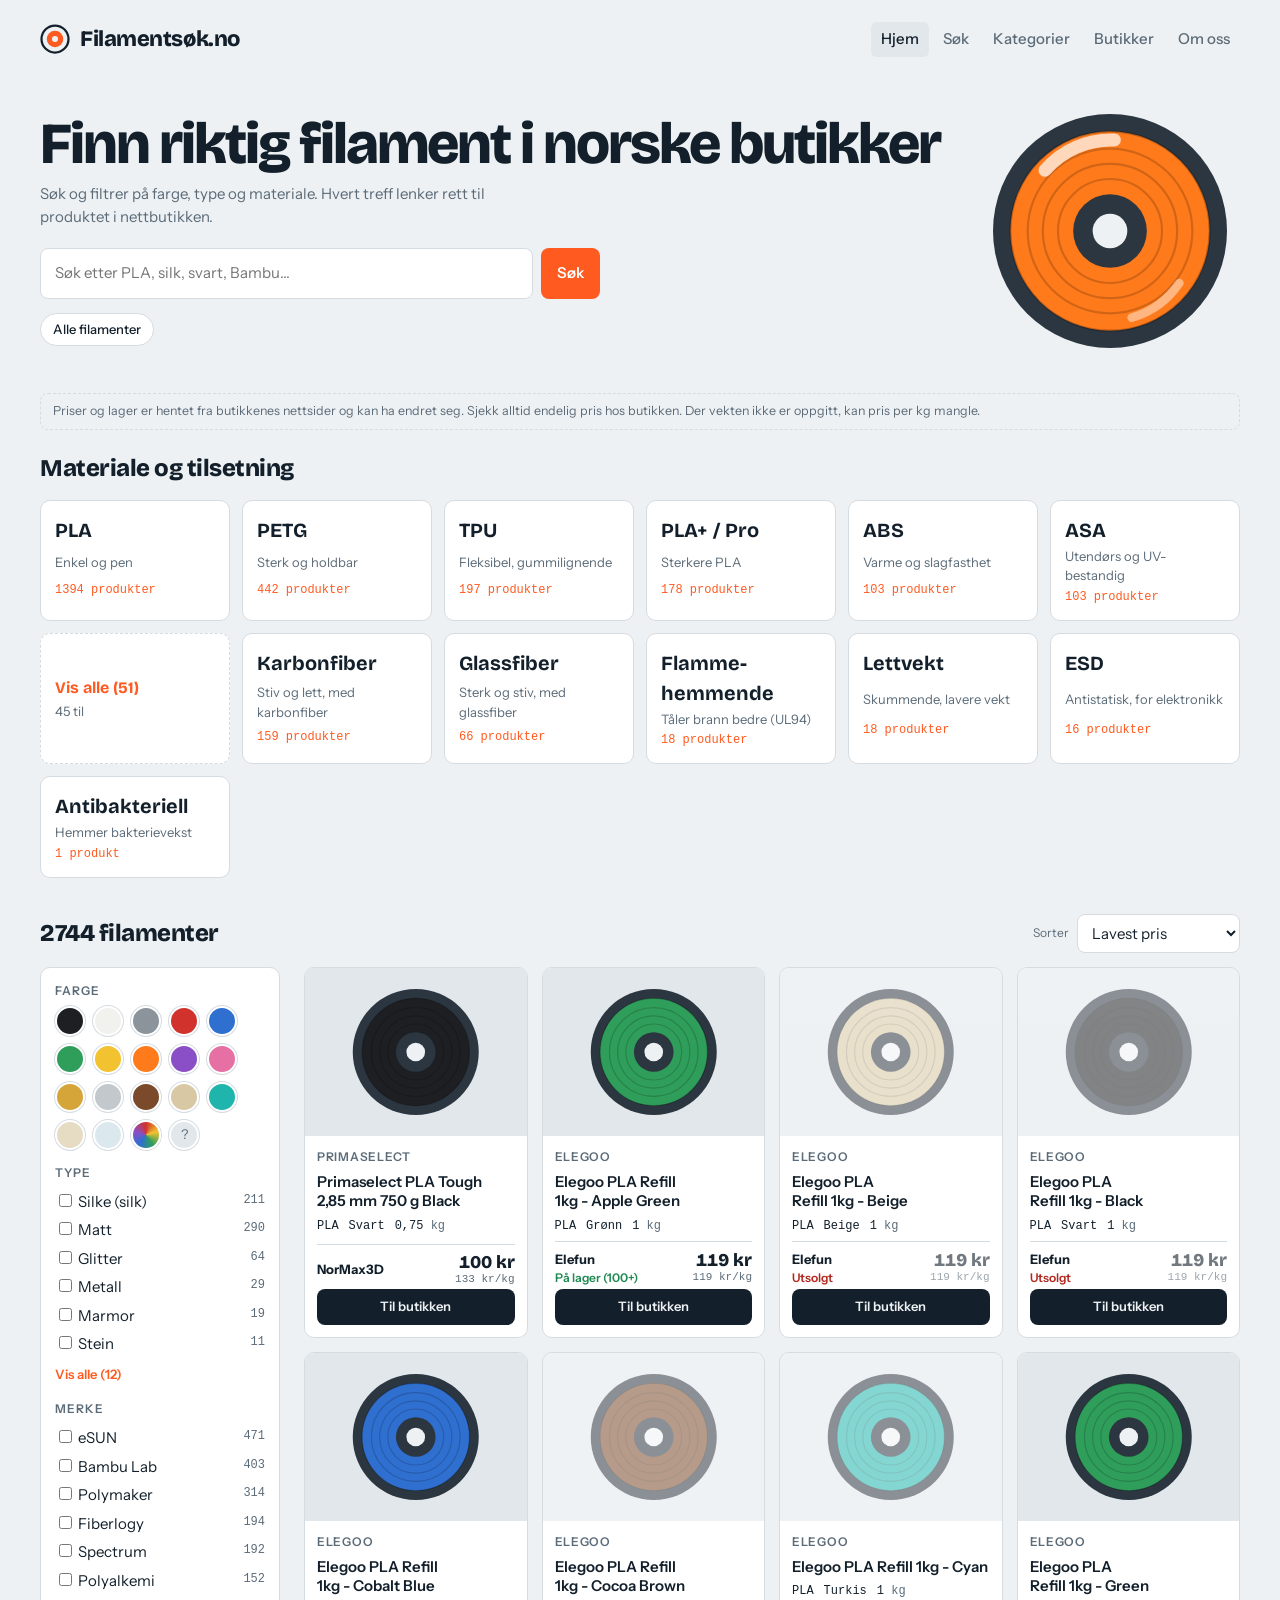
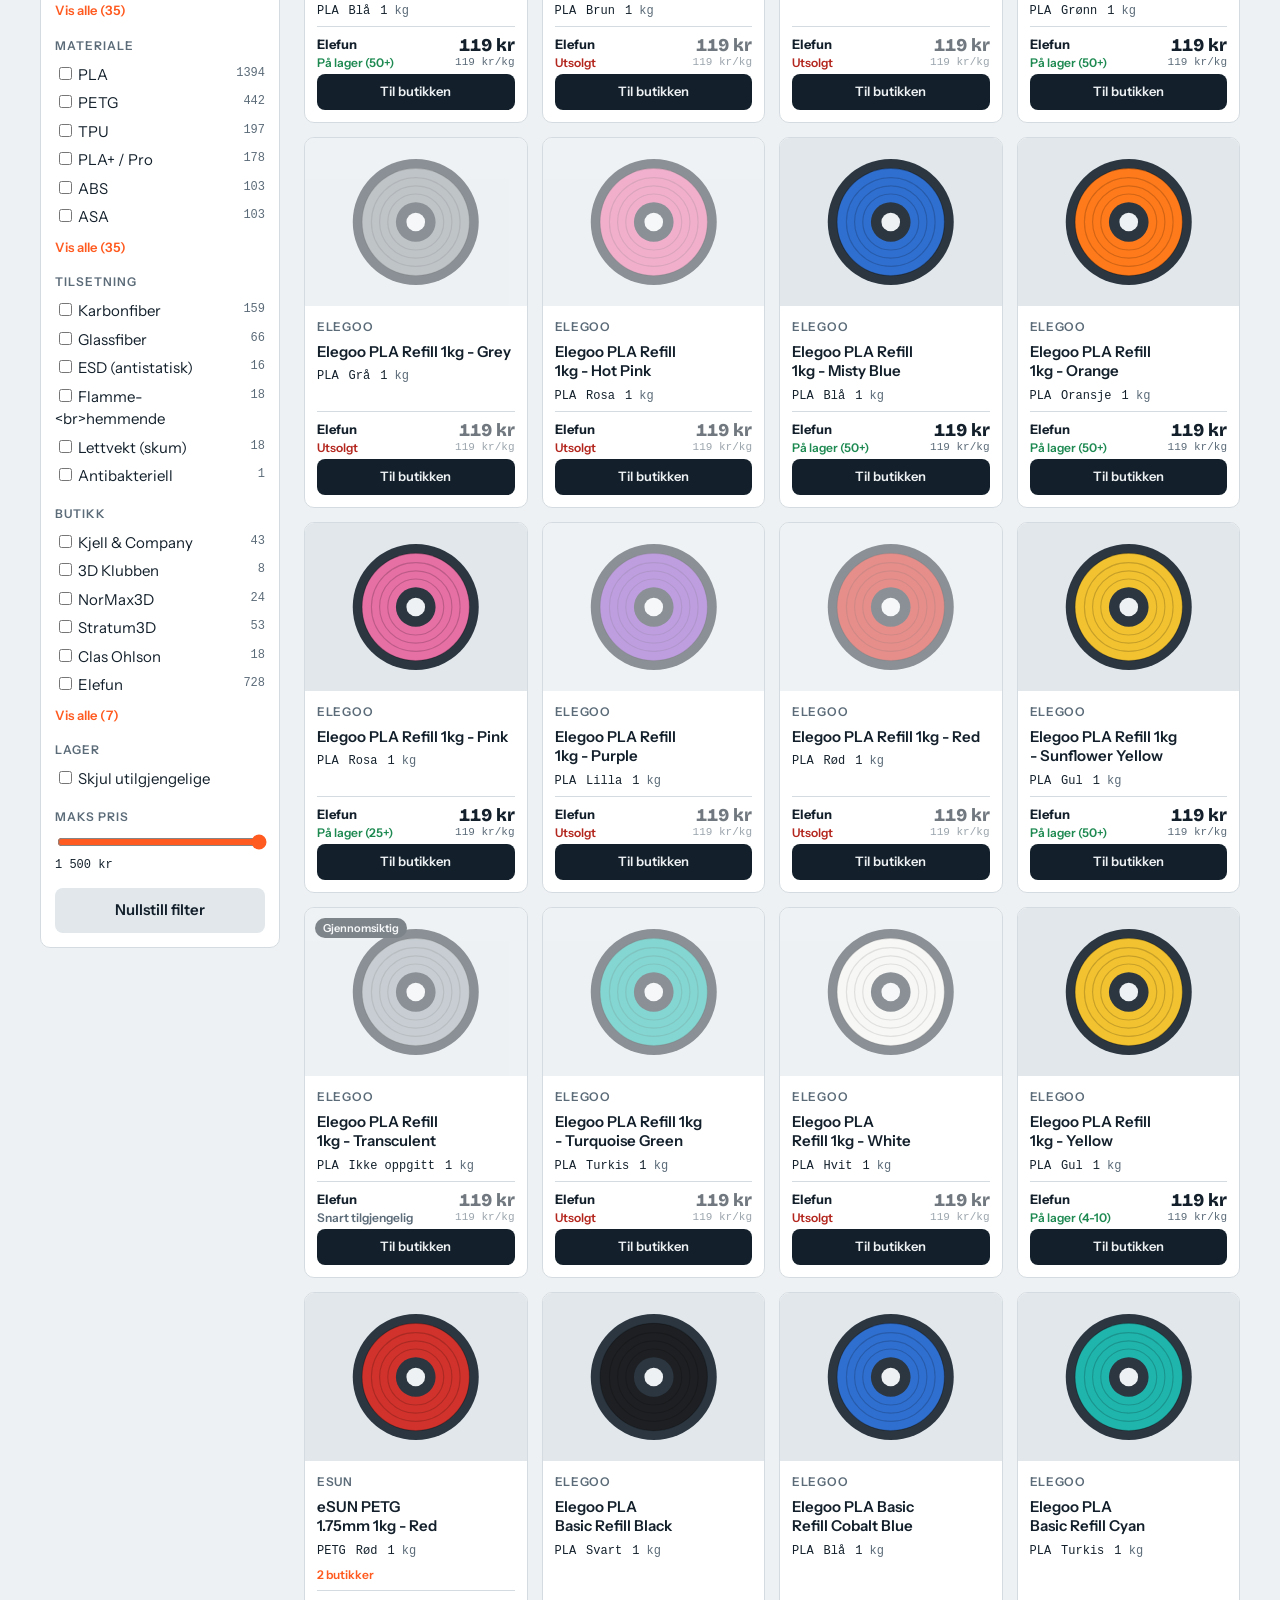
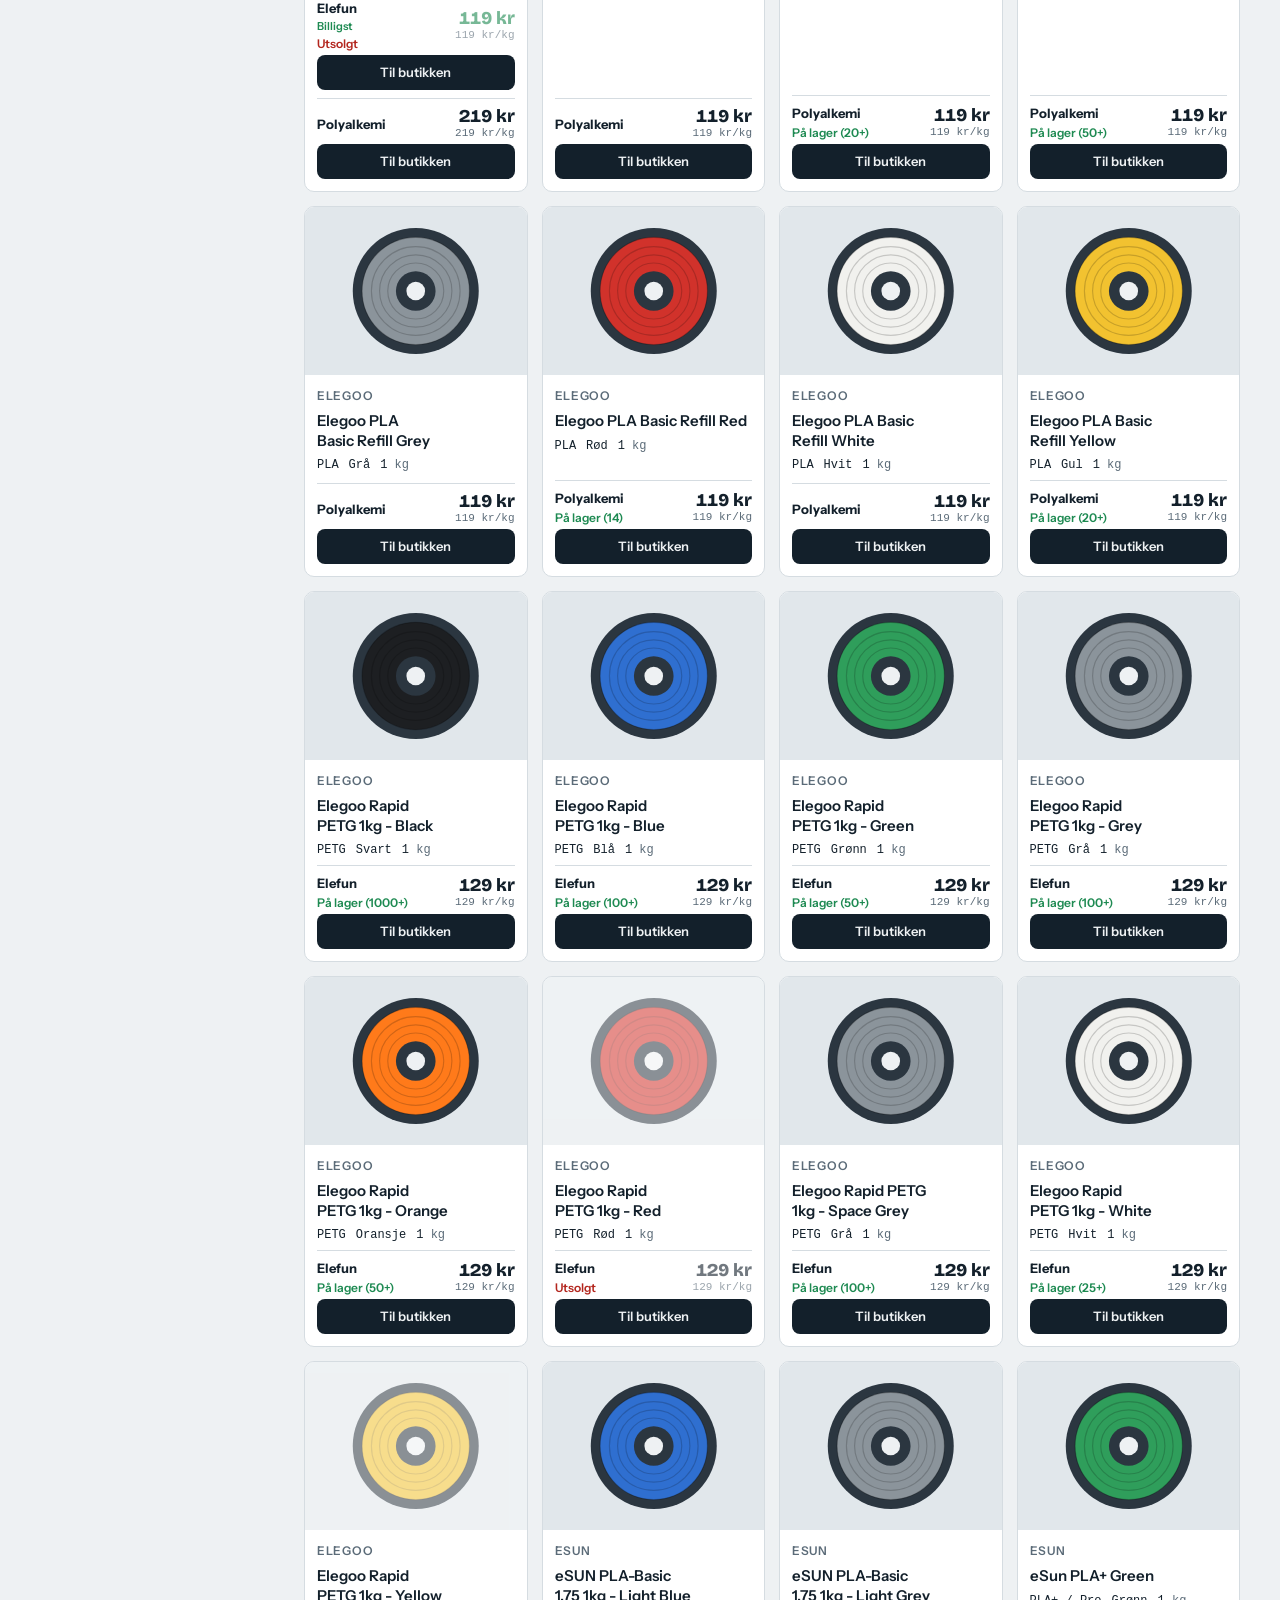
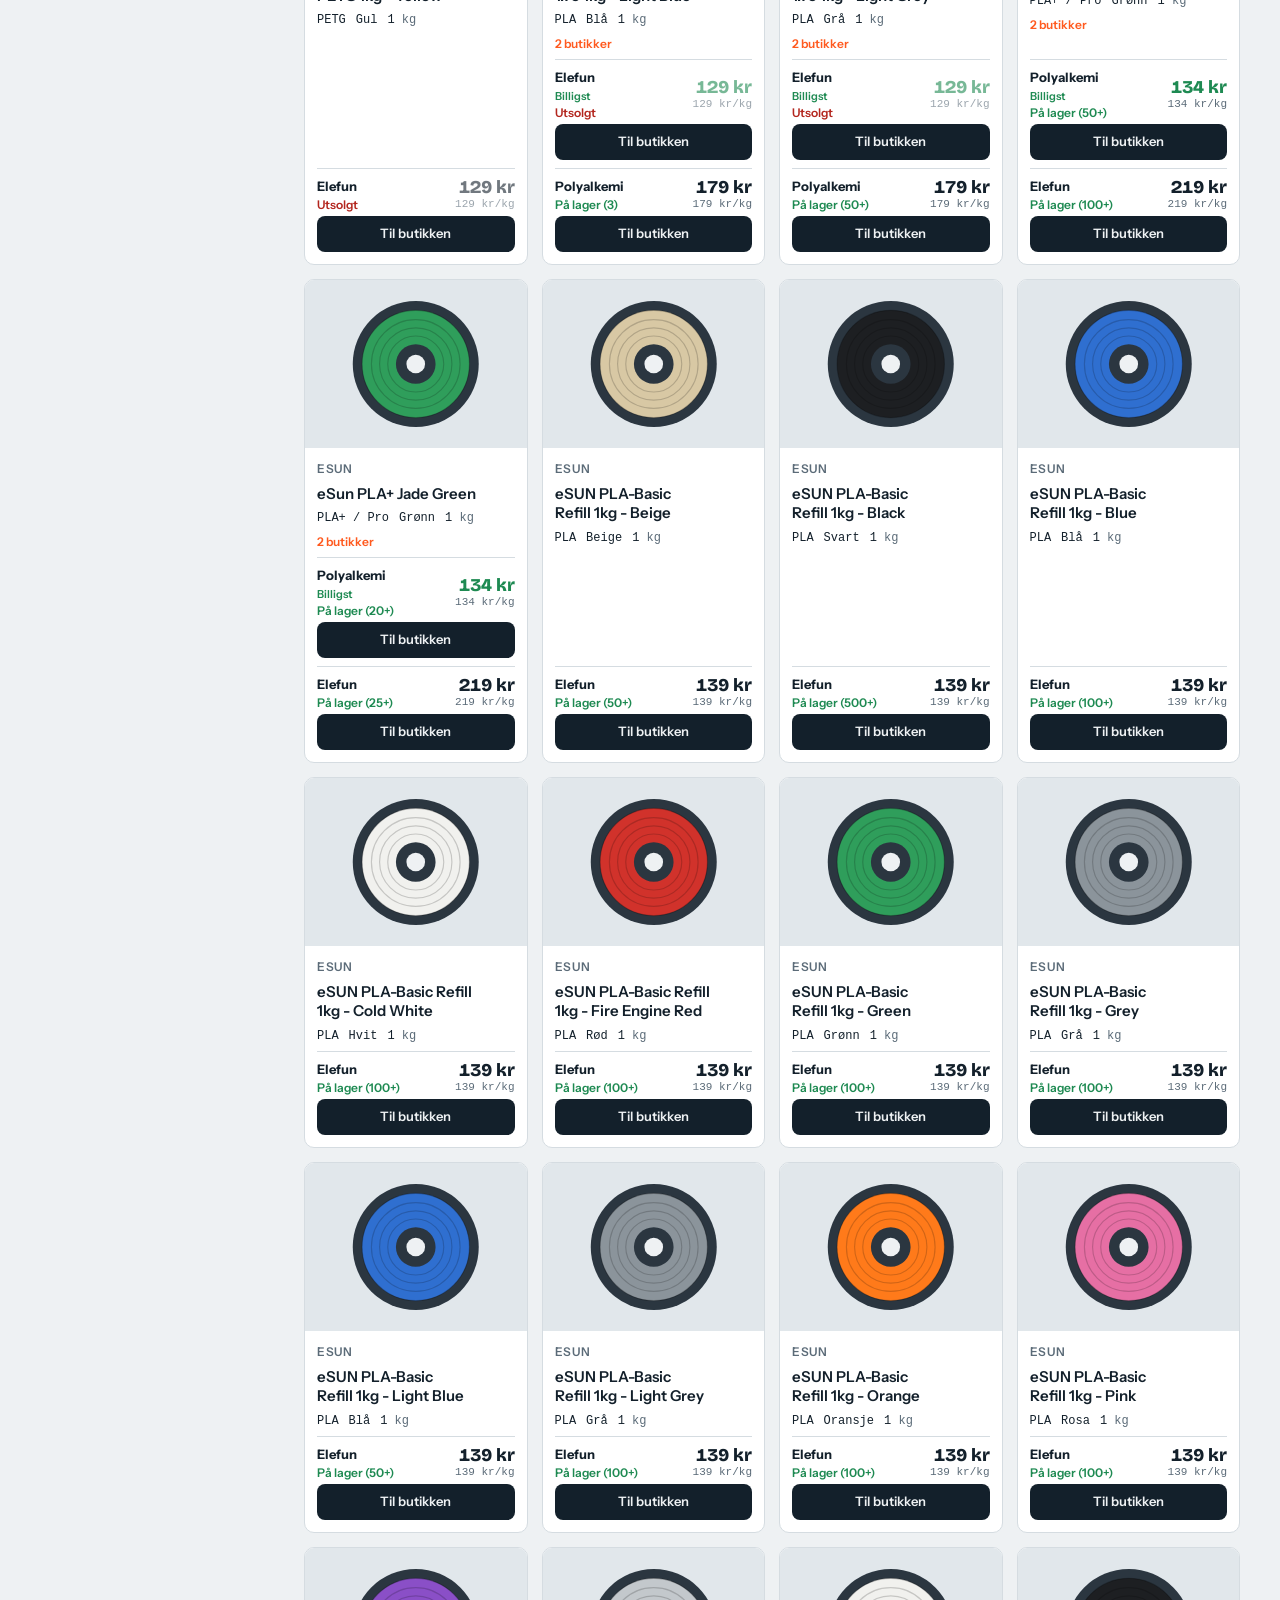
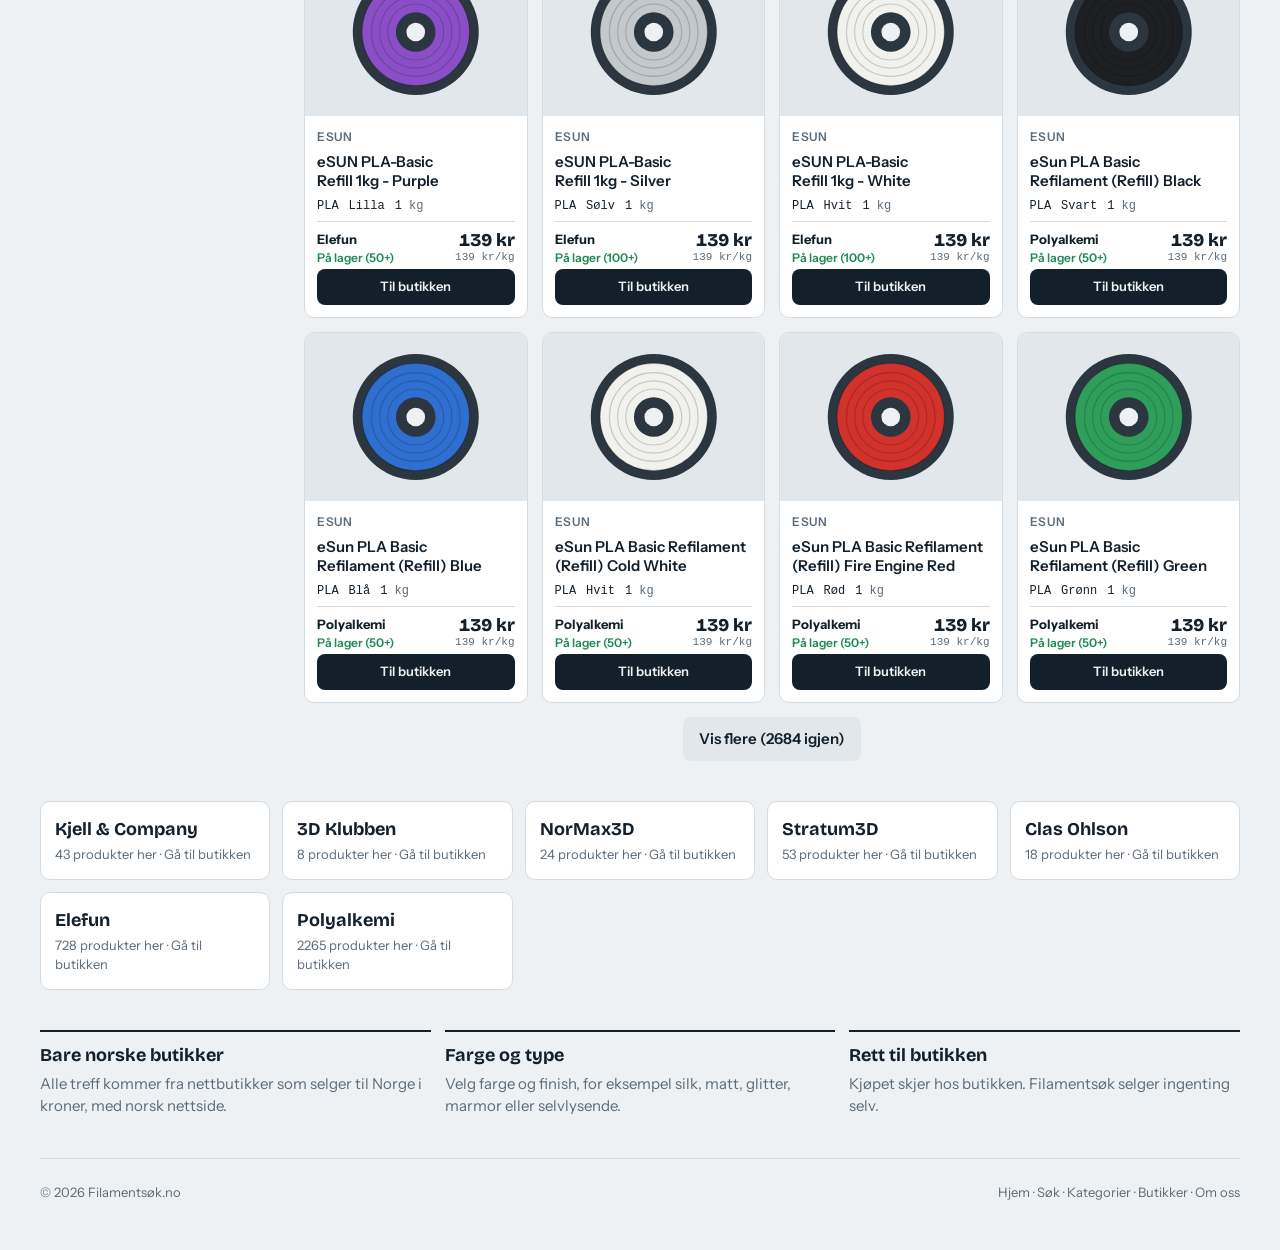
==== commit a35c3f96: "Update index.html" ====
--- a/index.html
+++ b/index.html
@@ -302,7 +302,7 @@
     '<circle cx="60" cy="60" r="17" fill="#2b3640"/><circle cx="60" cy="60" r="8" fill="#eef1f3"/></svg>';
   }
   $('#heroart').innerHTML=spool('Oransje','Silk');
-  $('#notice').textContent='Priser og lager er hentet fra butikkenes nettsider '+D.snapshot+' og kan ha endret seg. Sjekk alltid endelig pris hos butikken. Der vekten ikke er oppgitt, kan pris per kg mangle.';
+  $('#notice').textContent='Priser og lager er hentet fra butikkenes nettsider og kan ha endret seg. Sjekk alltid endelig pris hos butikken. Der vekten ikke er oppgitt, kan pris per kg mangle.';
 
   var quick=[['all','Alle filamenter']];
   $('#quick').innerHTML=quick.map(function(x){return '<button class="chip" data-q="'+x[0]+'">'+x[1]+'</button>'}).join('');
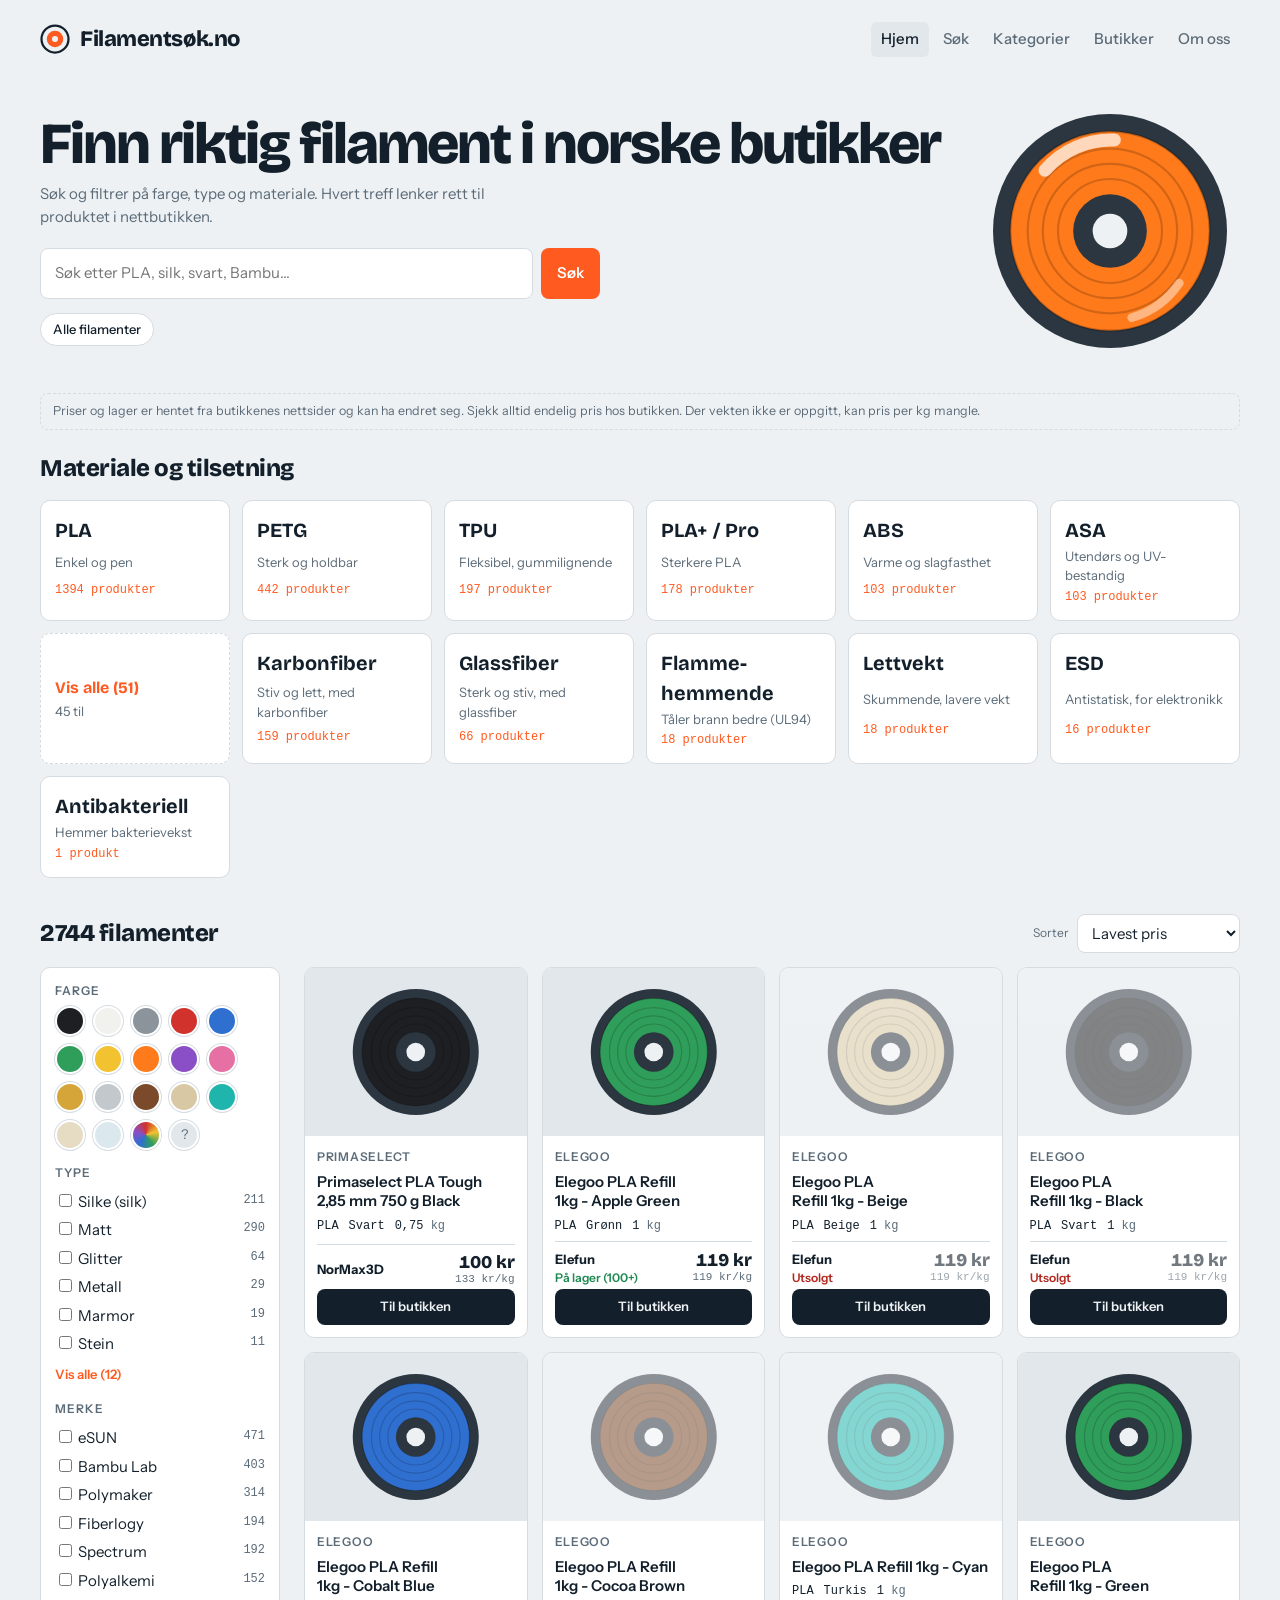
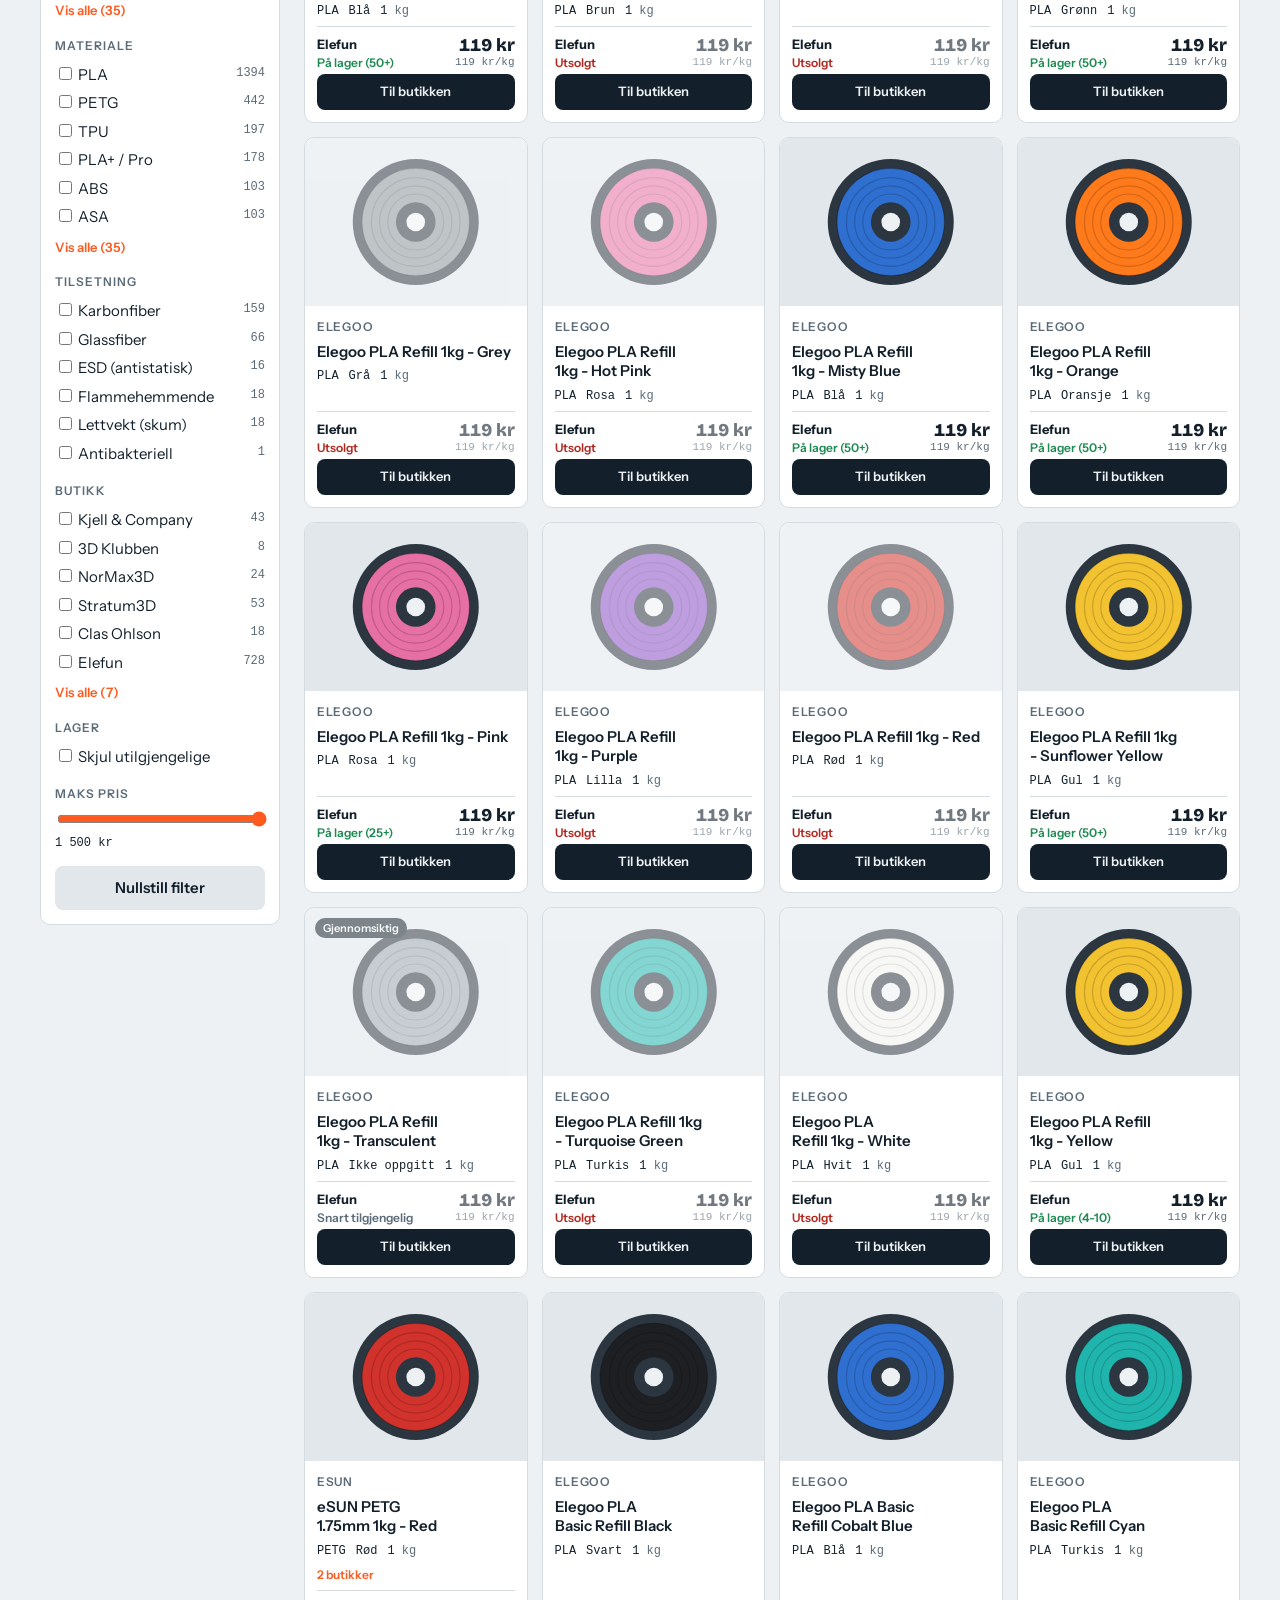
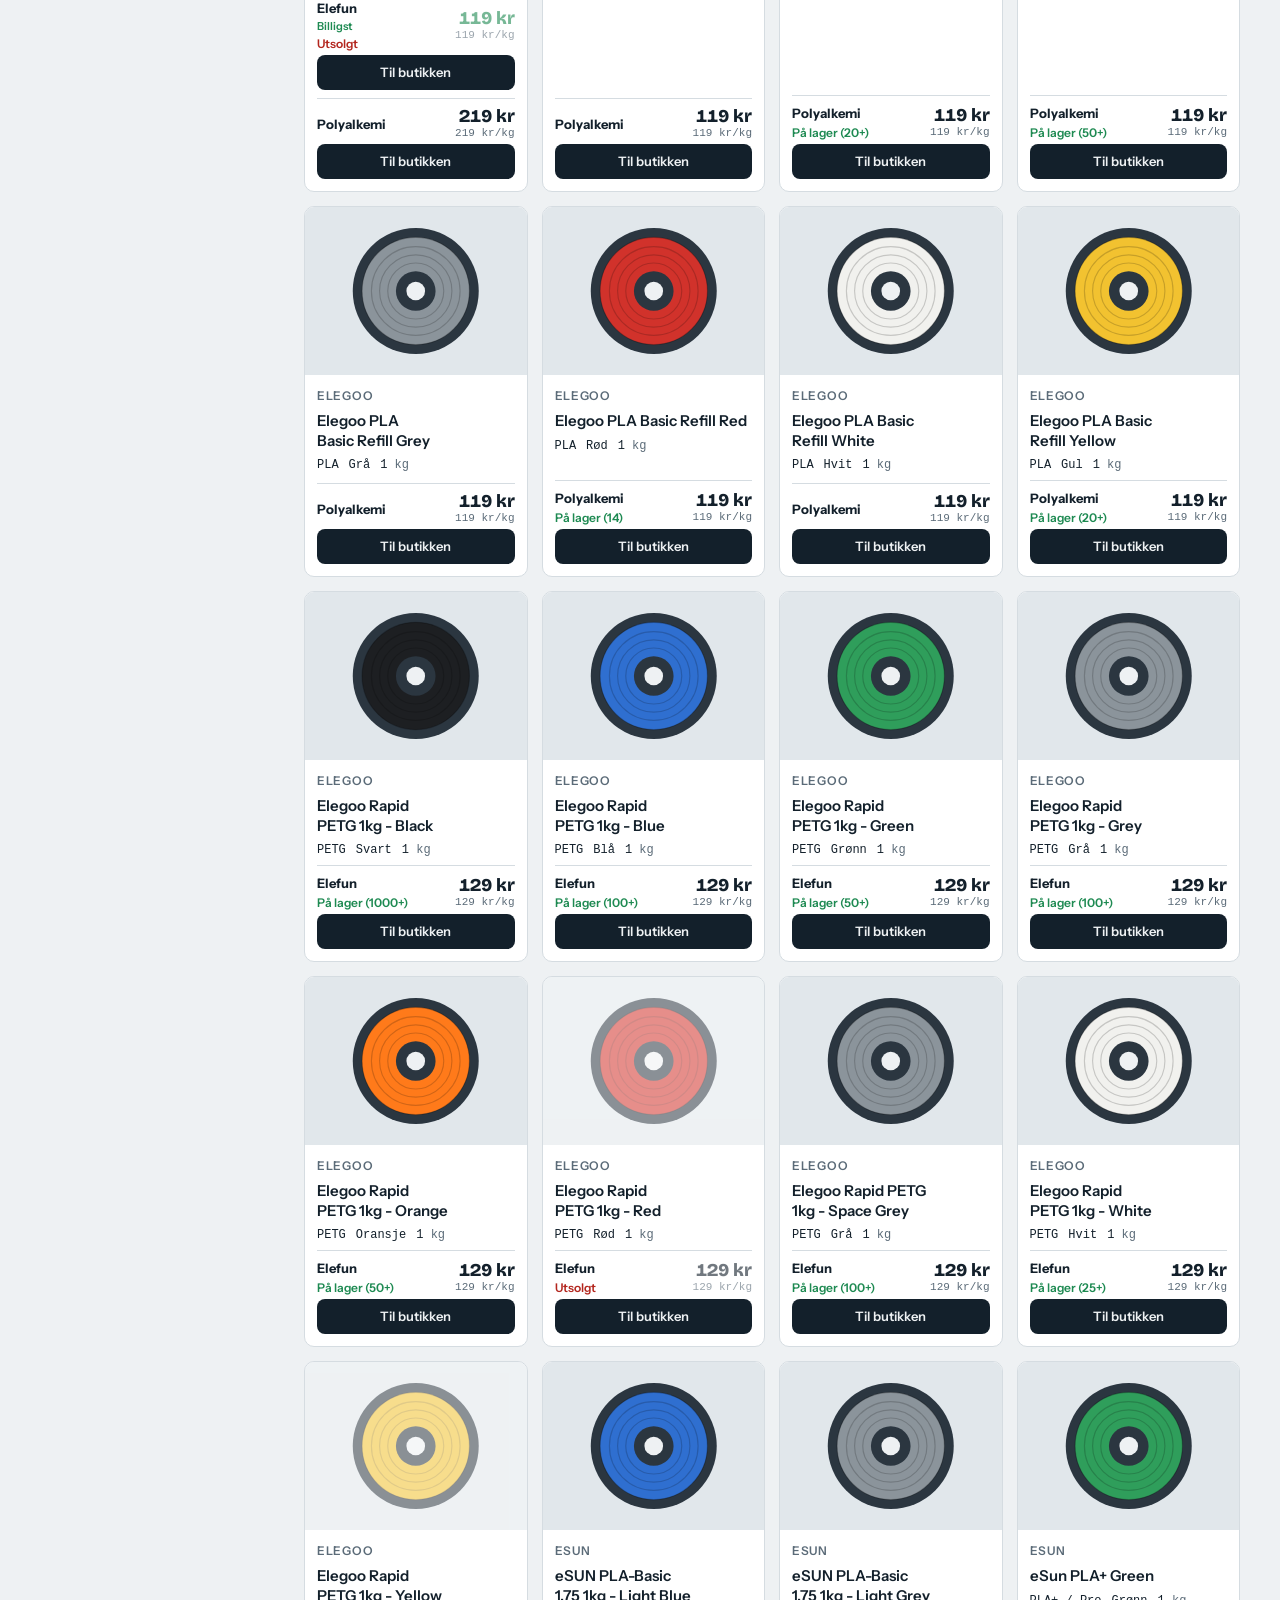
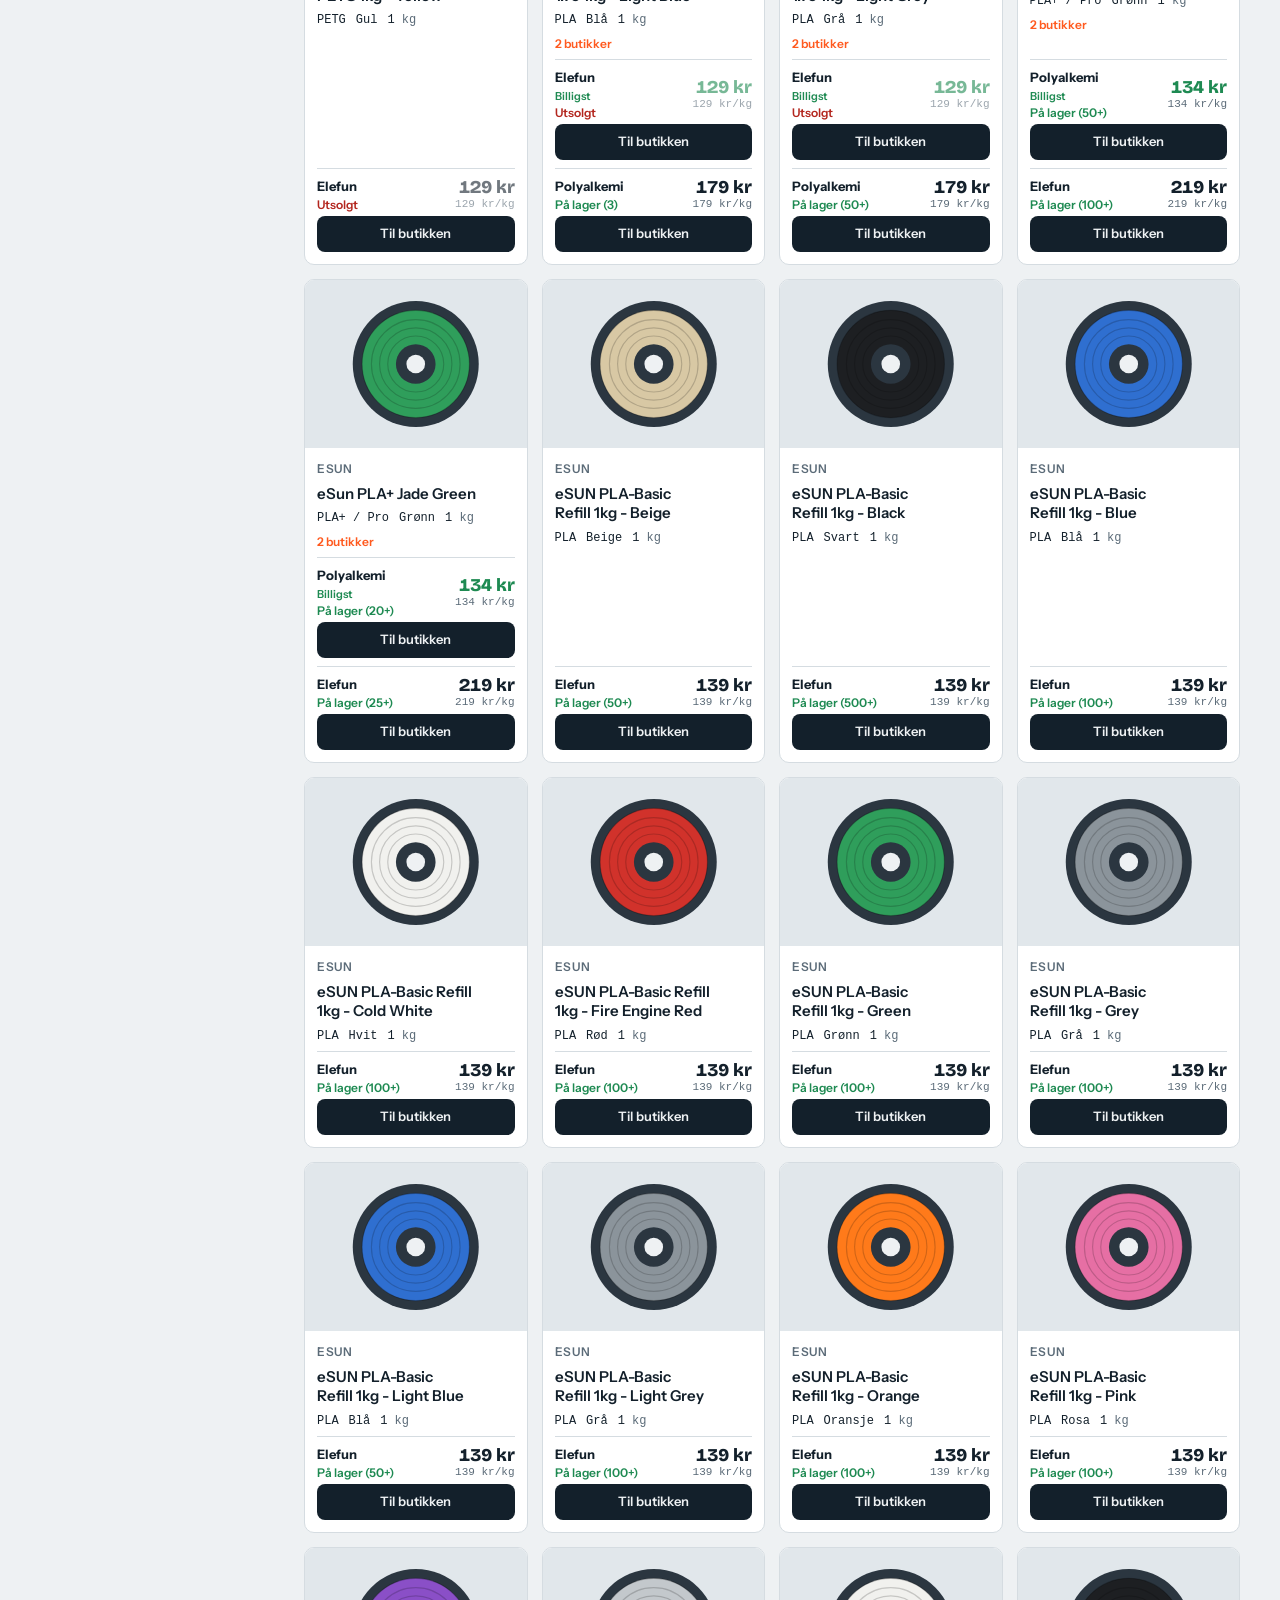
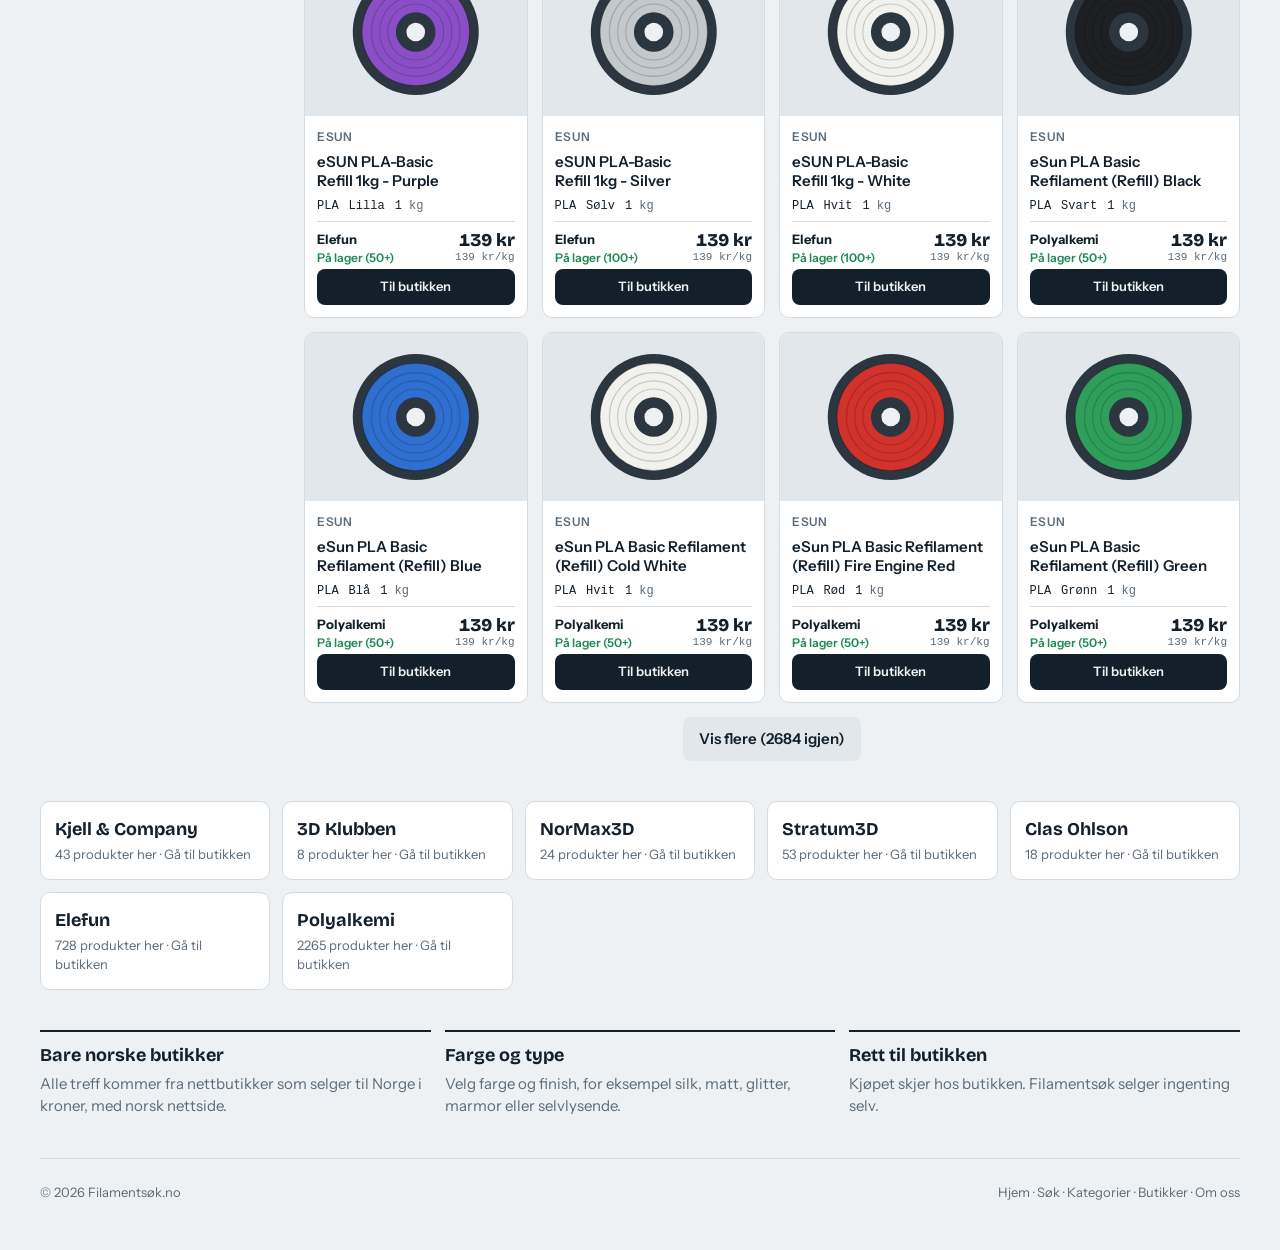
==== commit b02856d5: "Fix formatting of ADD variable in index.html" ====
--- a/index.html
+++ b/index.html
@@ -247,7 +247,7 @@
     'Support':{n:'Støttemateriale',d:'Støtte for andre materialer'},
     'Annet':{n:'Annet',d:'Uklassifisert'}
   };
-  var ADD={Karbon:'Karbonfiber',Glassfiber:'Glassfiber',ESD:'ESD (antistatisk)',Flammehemmende:'Flamme-<br>hemmende',Lettvekt:'Lettvekt (skum)',Antibakteriell:'Antibakteriell'};
+  var ADD={Karbon:'Karbonfiber',Glassfiber:'Glassfiber',ESD:'ESD (antistatisk)',Flammehemmende:'Flammehemmende',Lettvekt:'Lettvekt (skum)',Antibakteriell:'Antibakteriell'};
   var FIN=['Silk','Matt','Glitter','Metall','Marmor','Stein','Tre','Gjennomsiktig','Fargeskift','Selvlysende','Glossy','Standard'];
   var FINL={Silk:'Silke (silk)',Matt:'Matt',Glitter:'Glitter',Marmor:'Marmor',Selvlysende:'Selvlysende',Glossy:'Blank (glossy)',Metall:'Metall',Stein:'Stein',Tre:'Tre',Gjennomsiktig:'Gjennomsiktig (translucent)',Fargeskift:'Fargeskift (chameleon)',Standard:'Standard'};
 
@@ -316,7 +316,7 @@
   function matCard(k){var n=R.filter(function(p){return p.mat===k}).length;
     return '<button class="cat'+(n?'':' zero')+'" data-m="'+esc(k)+'"'+(n?'':' disabled')+'><strong>'+MATS[k].n+'</strong><span>'+MATS[k].d+'</span><code>'+(n?n+(n===1?' produkt':' produkter'):'Ingen nå')+'</code></button>'}
   function addCard(k){var n=R.filter(function(p){return p.add===k}).length;
-    return '<button class="cat" data-a="'+k+'"><strong>'+ADD[k].split(' (')[0]+'</strong><span>'+ADESC[k]+'</span><code>'+n+(n===1?' produkt':' produkter')+'</code></button>'}
+    return '<button class="cat" data-a="'+k+'"><strong>'+(k==='Flammehemmende'?'Flamme-<br>hemmende':ADD[k].split(' (')[0])+'</strong><span>'+ADESC[k]+'</span><code>'+n+(n===1?' produkt':' produkter')+'</code></button>'}
   function moreTile(g,total){if(total<=TOP)return '';
     return '<button class="cat more" data-more="'+g+'" aria-expanded="'+CE[g]+'"><strong>'+(CE[g]?'Vis færre':'Vis alle ('+total+')')+'</strong><span>'+(CE[g]?'Bare de '+TOP+' vanligste':(total-TOP)+' til')+'</span></button>'}
   function buildCats(){
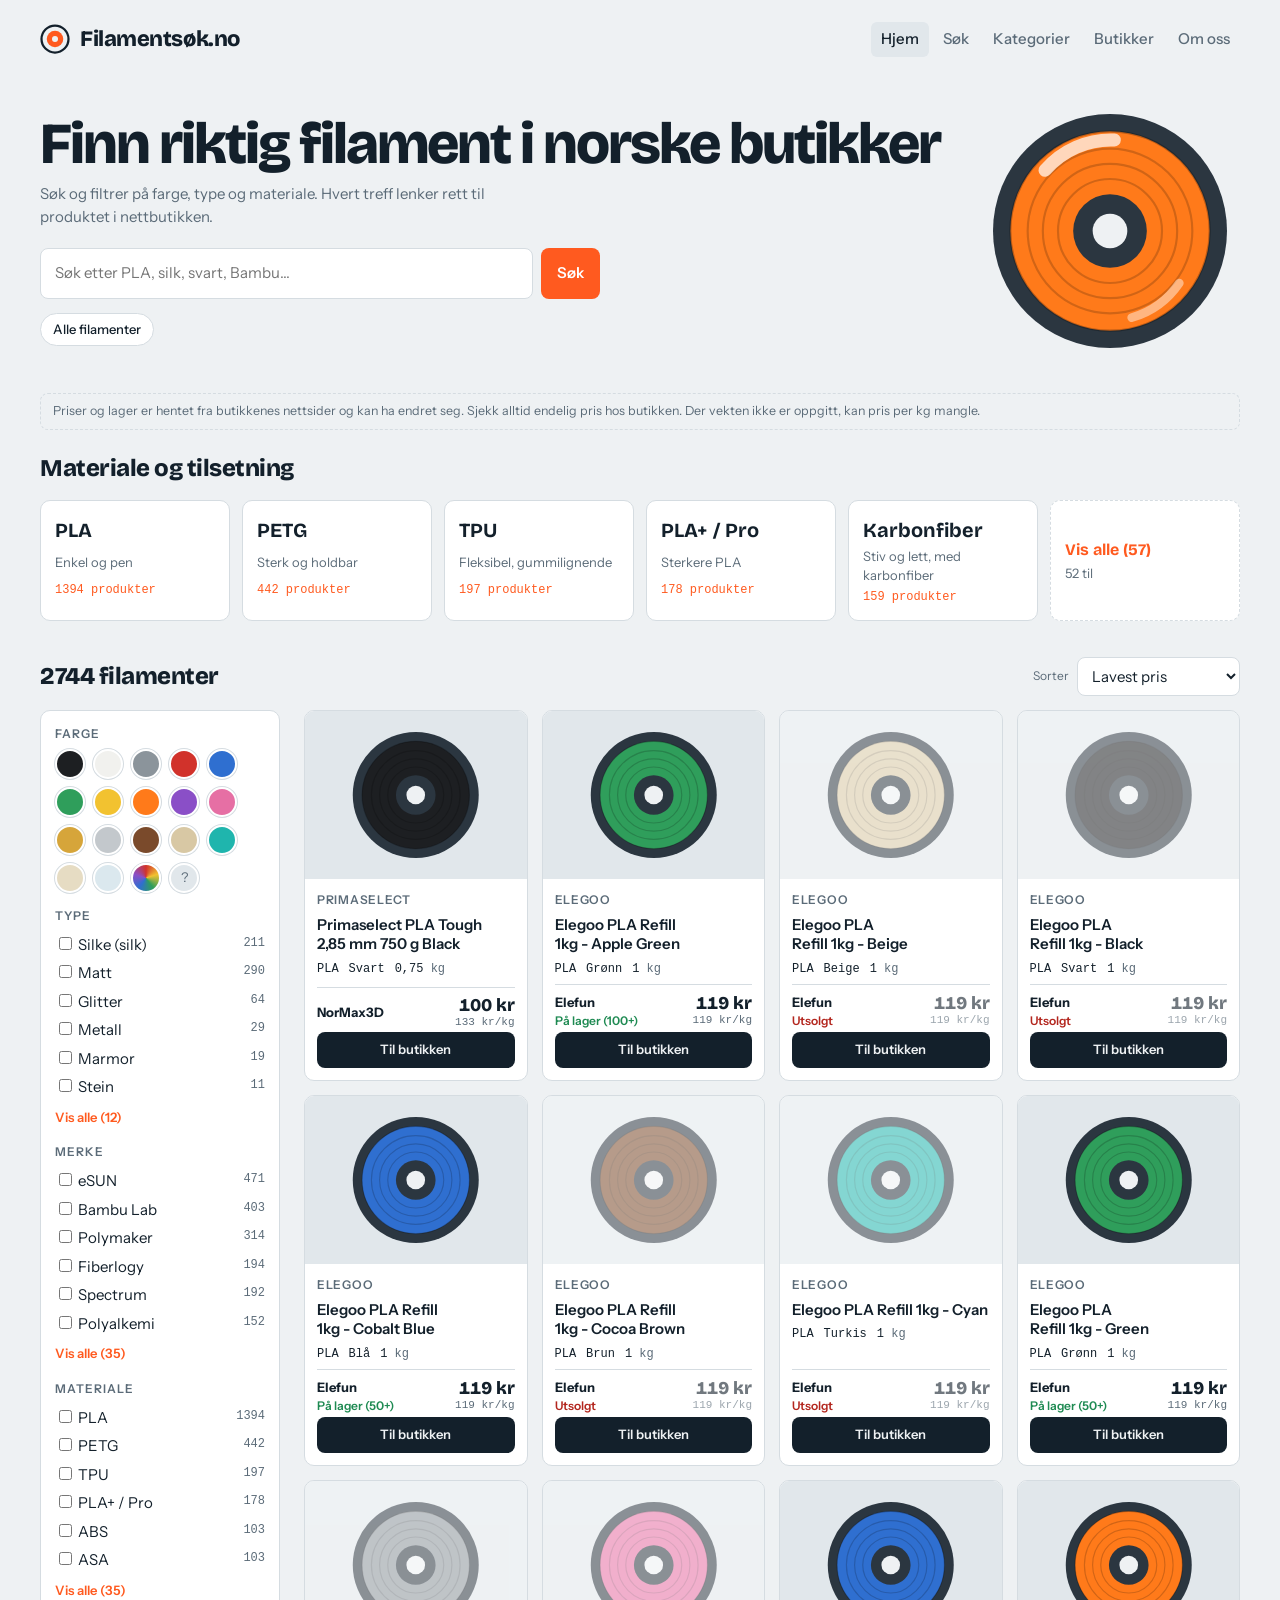
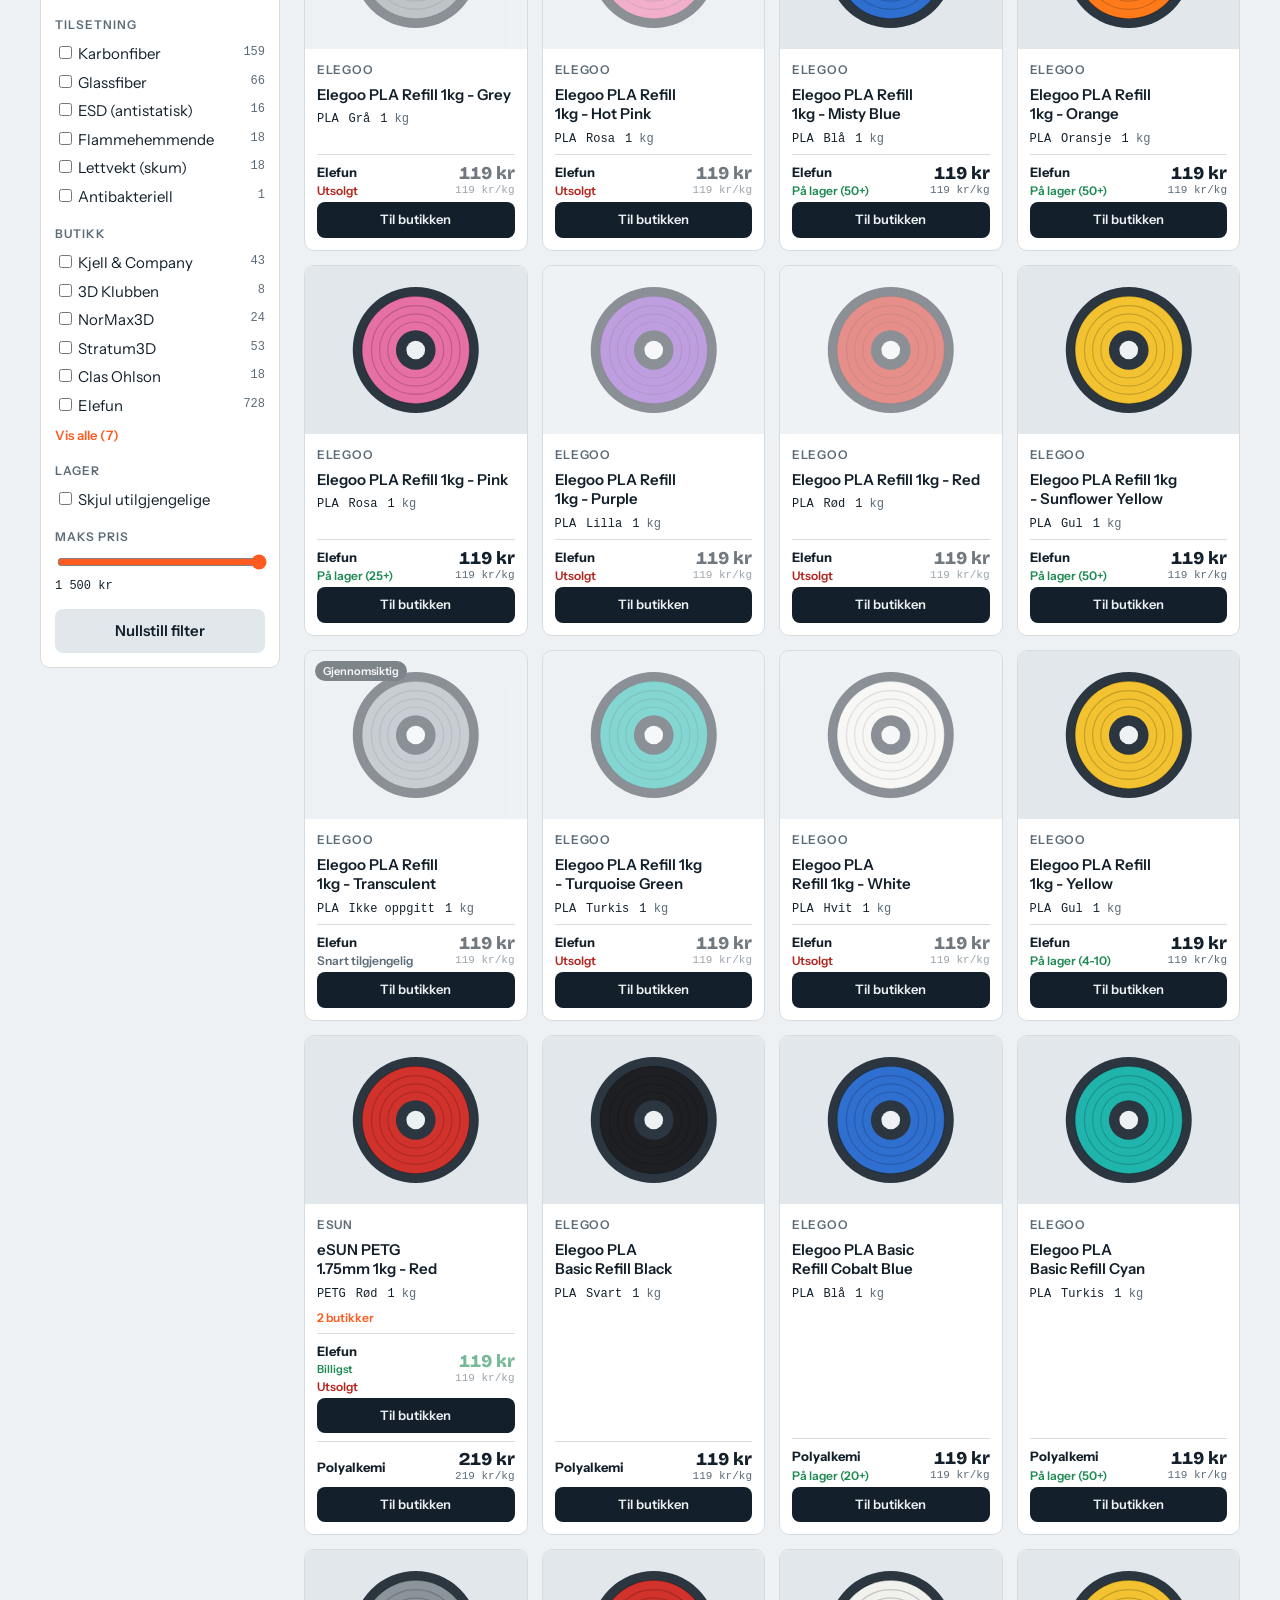
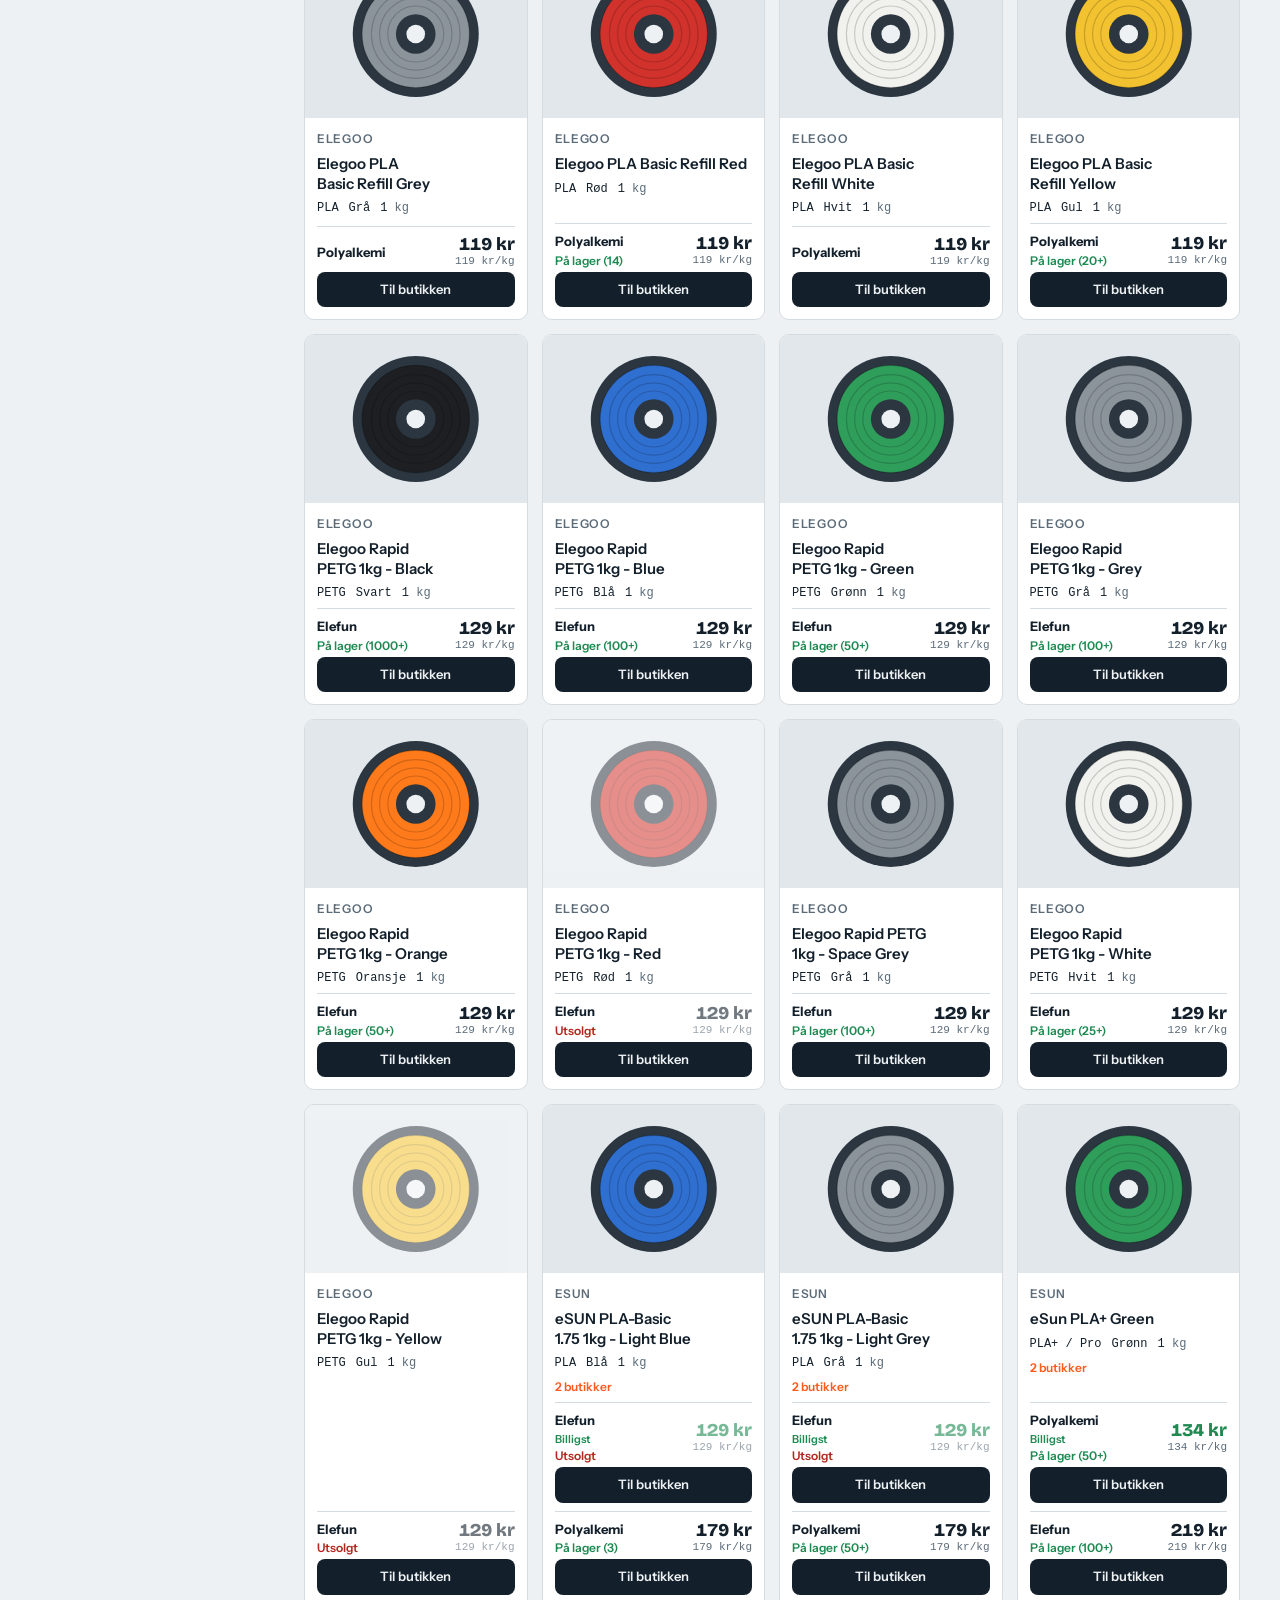
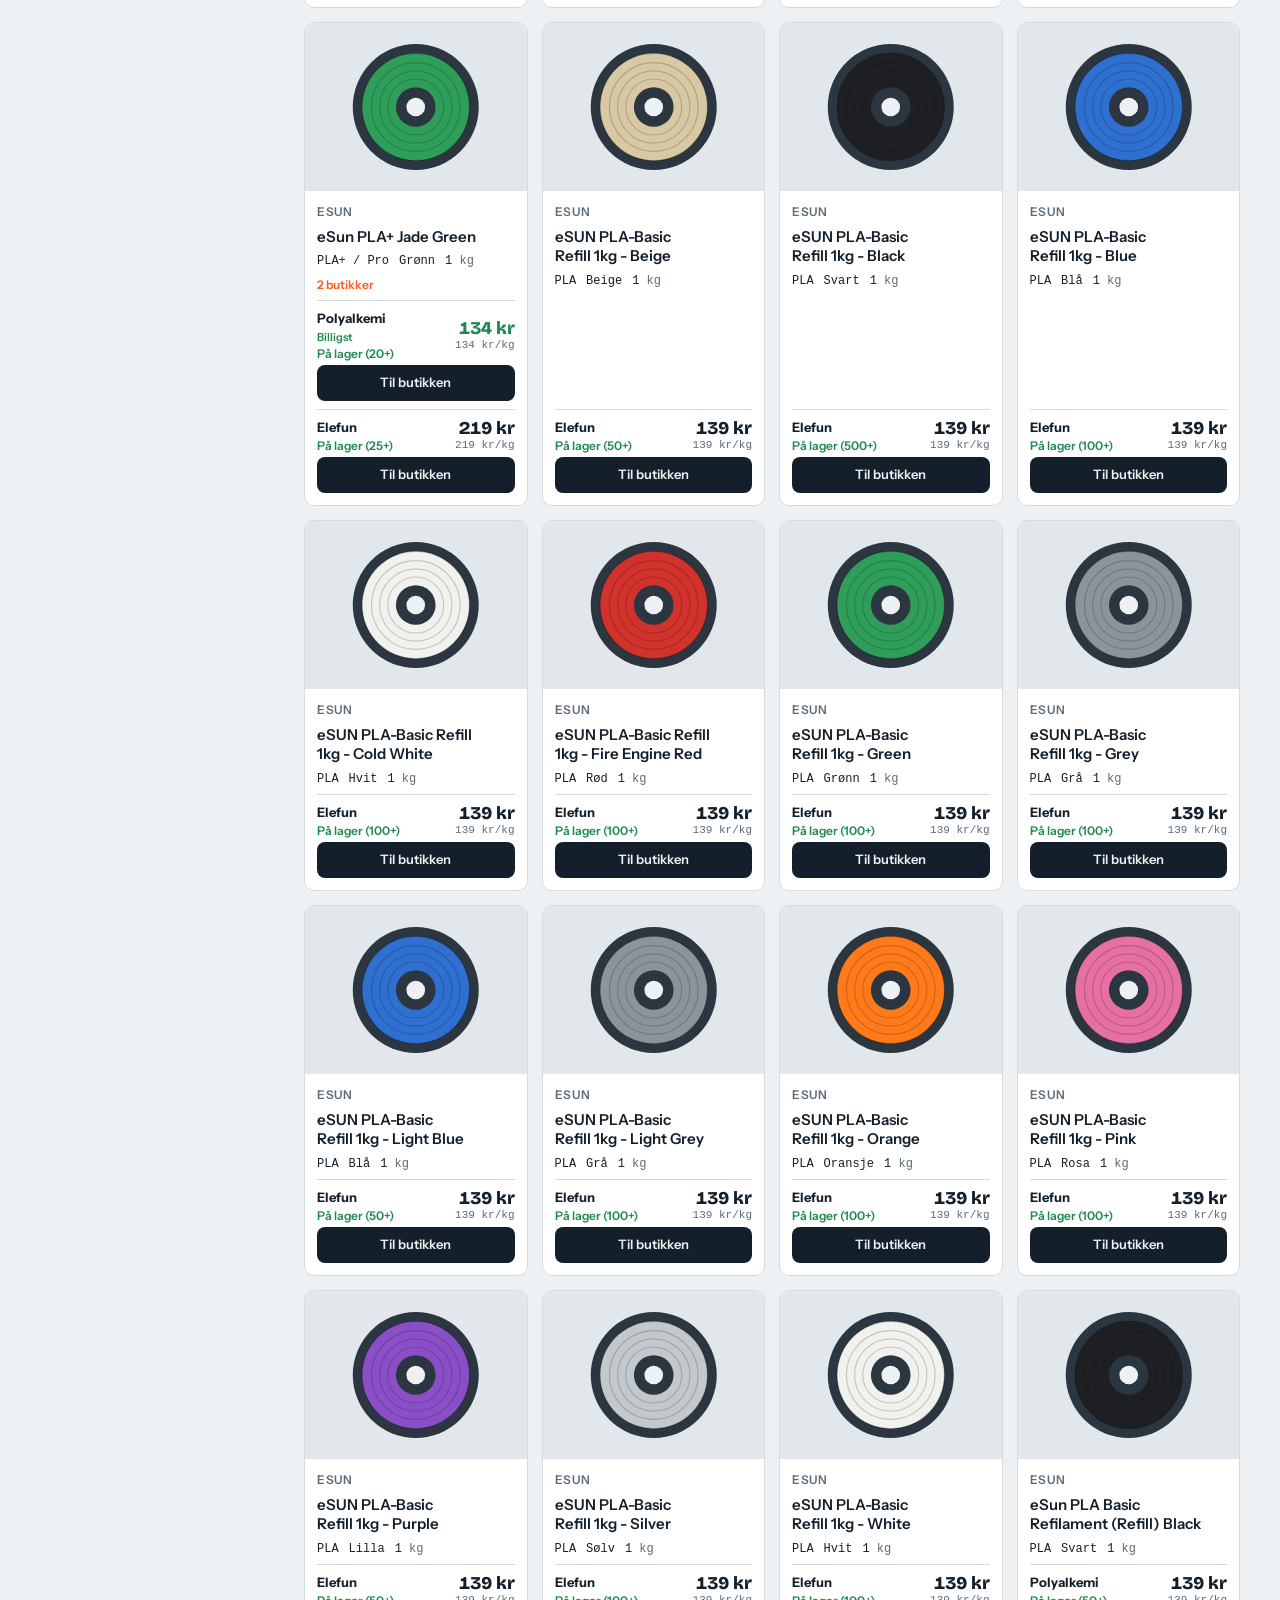
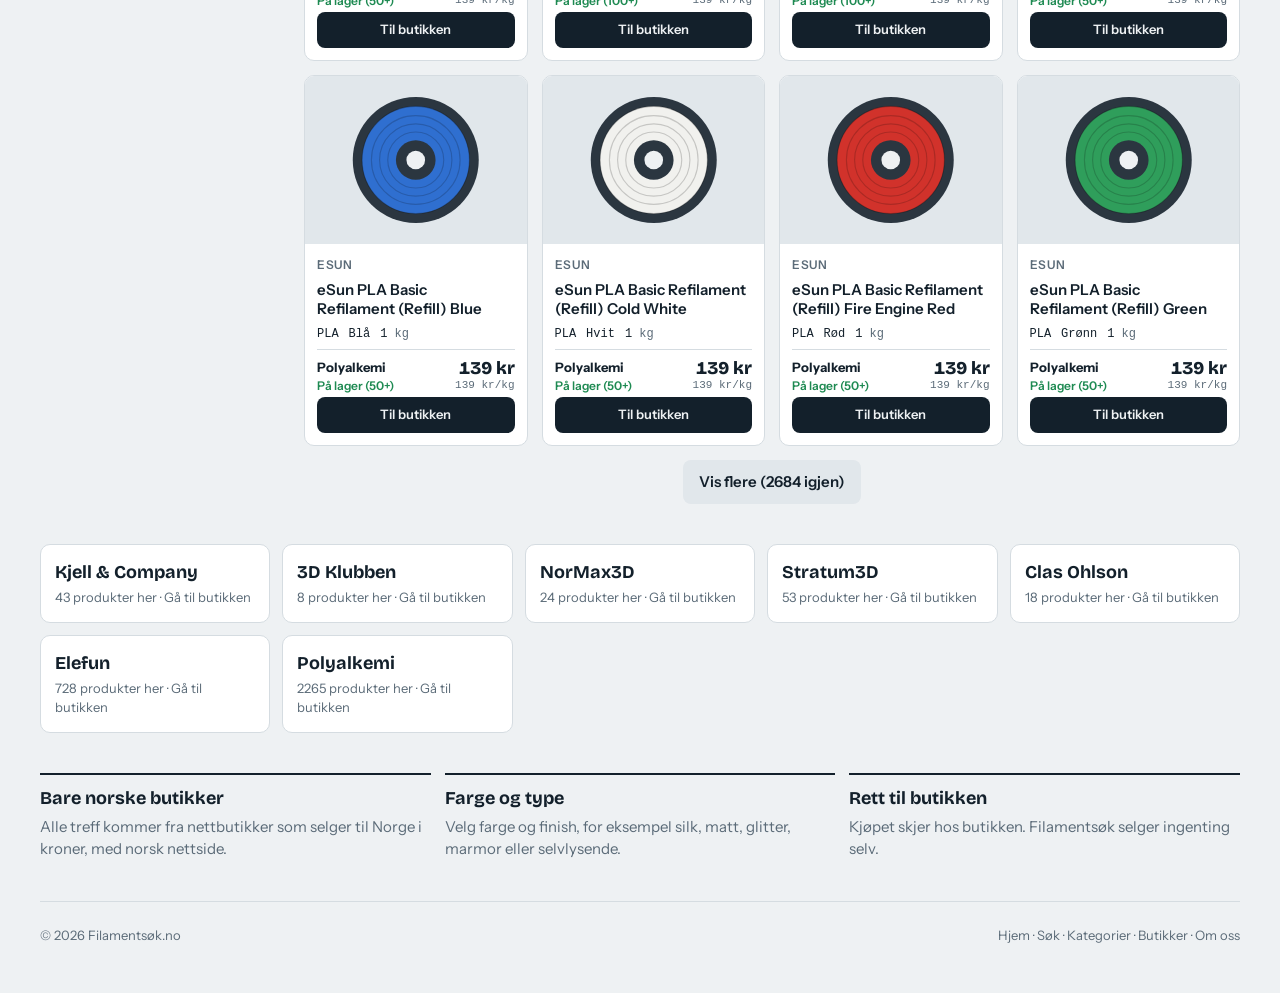
==== commit b3d48ca2: "Add files via upload" ====
--- a/index.html
+++ b/index.html
@@ -54,6 +54,7 @@
 .fl label{display:flex;justify-content:space-between;gap:8px;padding:3px 0;cursor:pointer}
 .fl label span.n{font-family:var(--font-m);font-size:12px;color:var(--muted)}
 .fl input[type=checkbox]{accent-color:var(--accent)}
+.fl label.zero{opacity:.4;cursor:default}.fl label.zero input{cursor:default}
 .range{width:100%;accent-color:var(--accent)}
 .swatches{display:flex;flex-wrap:wrap;gap:8px}
 .sw{width:30px;height:30px;border-radius:50%;border:2px solid var(--surface);box-shadow:0 0 0 1px var(--line);cursor:pointer;padding:0;position:relative}
@@ -76,6 +77,10 @@
 .of.best .ofp .price{color:var(--ok)}
 .nstores{font-size:12px;font-weight:600;color:var(--accent)}
 .fbtn{display:none}
+.active{display:flex;flex-wrap:wrap;gap:8px;margin-bottom:14px}.active:empty{display:none}
+.active button{display:inline-flex;align-items:center;gap:6px;border:1px solid var(--line);background:var(--surface);border-radius:99px;padding:5px 8px 5px 12px;cursor:pointer;font-size:13px;font-weight:500}
+.active button:hover{border-color:var(--accent)}.active button i{font-style:normal;font-size:15px;line-height:1;color:var(--muted)}
+.active button.clr{background:none;border-style:dashed;color:var(--accent);padding:5px 12px}
 .card .pic .ph{position:absolute;inset:0;width:100%;height:100%;max-height:none;object-fit:contain;background:#fff;padding:8px}
 .card .pic .tag{z-index:1}
 .grid{display:grid;grid-template-columns:repeat(auto-fill,minmax(210px,1fr));gap:14px}
@@ -125,7 +130,8 @@
 }
 @media (max-width:400px){.grid{grid-template-columns:minmax(0,1fr)}}
 </style>
-
+</head>
+<body>
 <div class="wrap">
   <header class="top">
     <a class="logo" href="#" aria-label="Filamentsøk forside">
@@ -171,6 +177,7 @@
         </select>
       </div>
     </div>
+    <div class="active" id="active" aria-label="Valgte filter"></div>
     <div class="shop">
       <aside class="filters" id="filters" aria-label="Filter"></aside>
       <div><div class="grid" id="grid"></div></div>
@@ -312,16 +319,19 @@
   var ALLM=Object.keys(MATS).filter(function(k){return k!=='Annet'||MKEYS.indexOf(k)>=0}).sort(function(a,b){return R.filter(function(p){return p.mat===b}).length-R.filter(function(p){return p.mat===a}).length});
   var ADESC={Karbon:'Stiv og lett, med karbonfiber',Glassfiber:'Sterk og stiv, med glassfiber',ESD:'Antistatisk, for elektronikk',Flammehemmende:'Tåler brann bedre (UL94)',Lettvekt:'Skummende, lavere vekt',Antibakteriell:'Hemmer bakterievekst'};
   var ASORT=AKEYS.slice().sort(function(a,b){return R.filter(function(p){return p.add===b}).length-R.filter(function(p){return p.add===a}).length});
-  var CE={m:false,a:false},TOP=6;
+  var CE={c:false},TOP=5;
   function matCard(k){var n=R.filter(function(p){return p.mat===k}).length;
     return '<button class="cat'+(n?'':' zero')+'" data-m="'+esc(k)+'"'+(n?'':' disabled')+'><strong>'+MATS[k].n+'</strong><span>'+MATS[k].d+'</span><code>'+(n?n+(n===1?' produkt':' produkter'):'Ingen nå')+'</code></button>'}
   function addCard(k){var n=R.filter(function(p){return p.add===k}).length;
     return '<button class="cat" data-a="'+k+'"><strong>'+(k==='Flammehemmende'?'Flamme-<br>hemmende':ADD[k].split(' (')[0])+'</strong><span>'+ADESC[k]+'</span><code>'+n+(n===1?' produkt':' produkter')+'</code></button>'}
   function moreTile(g,total){if(total<=TOP)return '';
     return '<button class="cat more" data-more="'+g+'" aria-expanded="'+CE[g]+'"><strong>'+(CE[g]?'Vis færre':'Vis alle ('+total+')')+'</strong><span>'+(CE[g]?'Bare de '+TOP+' vanligste':(total-TOP)+' til')+'</span></button>'}
+  var ITEMS=ALLM.map(function(k){return{t:'m',k:k,n:R.filter(function(p){return p.mat===k}).length}})
+    .concat(ASORT.map(function(k){return{t:'a',k:k,n:R.filter(function(p){return p.add===k}).length}}));
+  ITEMS=ITEMS.map(function(x,i){x.i=i;return x}).sort(function(a,b){return (b.n-a.n)||(a.i-b.i)});
   function buildCats(){
-    var m=ALLM.filter(function(k,i){return CE.m||i<TOP}),a=ASORT.filter(function(k,i){return CE.a||i<TOP});
-    $('#cats').innerHTML=m.map(matCard).join('')+moreTile('m',ALLM.length)+a.map(addCard).join('')+moreTile('a',ASORT.length);
+    var vis=ITEMS.filter(function(x,i){return CE.c||i<TOP});
+    $('#cats').innerHTML=vis.map(function(x){return x.t==='m'?matCard(x.k):addCard(x.k)}).join('')+moreTile('c',ITEMS.length);
   }
   buildCats();
   $('#cats').addEventListener('click',function(e){var b=e.target.closest('.cat');if(!b)return;
@@ -338,19 +348,20 @@
   function inKey(p,key,v){return key==='store'?!!p.stores[v]:p[key]===v}
 
   function checks(title,key,items){
-    var cn=items.map(function(v){return[v[0],v[1],cnt(function(p){return inKey(p,key,v[0])})]});
+    var cn=items.map(function(v){return[v[0],v[1],FC[key][v[0]]||0]});
     var vis=cn.filter(function(v,i){return EXP[key]||i<LIM||S[key][v[0]]});
     return '<div class="fl"><h3>'+title+'</h3>'+vis.map(function(v){
-      return '<label><span><input type="checkbox" data-k="'+key+'" data-v="'+esc(v[0])+'"'+(S[key][v[0]]?' checked':'')+'> '+esc(v[1])+'</span><span class="n">'+v[2]+'</span></label>'}).join('')+
+      return '<label'+(v[2]?'':' class="zero"')+'><span><input type="checkbox" data-k="'+key+'" data-v="'+esc(v[0])+'"'+(S[key][v[0]]?' checked':'')+(v[2]||S[key][v[0]]?'':' disabled')+'> '+esc(v[1])+'</span><span class="n">'+v[2]+'</span></label>'}).join('')+
       (cn.length>LIM?'<button type="button" class="more-btn" data-exp="'+key+'">'+(EXP[key]?'Vis færre':'Vis alle ('+cn.length+')')+'</button>':'')+'</div>';
   }
   function buildFilters(){
+    FC=facet();
     var cols=Object.keys(COL);
     $('#filters').innerHTML=
       '<div class="fl"><h3>Farge</h3><div class="swatches">'+cols.map(function(c){
-        var n=cnt(function(p){return p.col===c});
+        var n=FC.col[c]||0;
         var st=COL[c]==='multi'||COL[c]==='unk'?'':'background:'+COL[c];
-        return '<button class="sw'+(COL[c]==='multi'?' multi':'')+(COL[c]==='unk'?' unk':'')+(S.col[c]?' on':'')+'" style="'+st+'" data-c="'+c+'" title="'+c+' ('+n+')" aria-label="'+c+', '+n+' produkter" aria-pressed="'+!!S.col[c]+'"'+(n?'':' disabled')+'>'+(COL[c]==='unk'?'?':'')+'</button>'}).join('')+'</div></div>'+
+        return '<button class="sw'+(COL[c]==='multi'?' multi':'')+(COL[c]==='unk'?' unk':'')+(S.col[c]?' on':'')+'" style="'+st+'" data-c="'+c+'" title="'+c+' ('+n+')" aria-label="'+c+', '+n+' produkter" aria-pressed="'+!!S.col[c]+'"'+(n||S.col[c]?'':' disabled')+'>'+(COL[c]==='unk'?'?':'')+'</button>'}).join('')+'</div></div>'+
       checks('Type','fin',FIN.map(function(f){return[f,FINL[f]]}))+
       checks('Merke','brand',BRANDS.map(function(b){return[b,b]}))+
       checks('Materiale','mat',MKEYS.map(function(k){return[k,MATS[k].n]}))+
@@ -374,19 +385,56 @@
   $('#searchForm').addEventListener('submit',function(e){e.preventDefault();S.q=$('#q').value.trim().toLowerCase();render(true);go('#butikk')});
   $('#sort').addEventListener('change',function(){render(true)});
 
-  function list(){
-    var r=R.filter(function(p){
+  function pass(p,skip){
       if(S.q&&(p.all+' '+p.name+' '+p.brand+' '+p.col+' '+p.fin+' '+p.mat+' '+(p.add||'')).toLowerCase().indexOf(S.q)<0)return false;
-      if(has(S.mat)&&!S.mat[p.mat])return false;
-      if(has(S.add)&&!S.add[p.add])return false;
-      if(has(S.fin)&&!S.fin[p.fin])return false;
-      if(has(S.brand)&&!S.brand[p.brand])return false;
-      if(has(S.col)&&!S.col[p.col])return false;
-      if(has(S.store)&&!Object.keys(S.store).some(function(k){return p.stores[k]}))return false;
+      if(skip!=='mat'&&has(S.mat)&&!S.mat[p.mat])return false;
+      if(skip!=='add'&&has(S.add)&&!S.add[p.add])return false;
+      if(skip!=='fin'&&has(S.fin)&&!S.fin[p.fin])return false;
+      if(skip!=='brand'&&has(S.brand)&&!S.brand[p.brand])return false;
+      if(skip!=='col'&&has(S.col)&&!S.col[p.col])return false;
+      if(skip!=='store'&&has(S.store)&&!Object.keys(S.store).some(function(k){return p.stores[k]}))return false;
       if(p.price!==null&&S.max<1500&&p.price>S.max)return false;
       if(S.hideOut&&!p.anyAvail)return false;
       if(S.sale&&!p.was)return false;
-      return true});
+      return true}
+  // Antall per valg: treff med alle ANDRE aktive filter, slik at man ser hva som gir treff.
+  var FC={};
+  function facet(){
+    var F={mat:{},add:{},fin:{},brand:{},col:{},store:{}};
+    R.forEach(function(p){['mat','add','fin','brand','col','store'].forEach(function(k){
+      if(!pass(p,k))return;
+      if(k==='store'){Object.keys(p.stores).forEach(function(s){F.store[s]=(F.store[s]||0)+1})}
+      else{var v=p[k];if(v!==null&&v!==undefined)F[k][v]=(F[k][v]||0)+1}})});
+    return F}
+  function updateCounts(){
+    FC=facet();
+    document.querySelectorAll('#filters input[data-k]').forEach(function(i){
+      var n=FC[i.dataset.k][i.dataset.v]||0,lab=i.closest('label');
+      lab.querySelector('.n').textContent=n;i.disabled=!n&&!i.checked;lab.classList.toggle('zero',!n)});
+    document.querySelectorAll('#filters .sw').forEach(function(b){
+      var c=b.dataset.c,n=FC.col[c]||0;
+      b.title=c+' ('+n+')';b.setAttribute('aria-label',c+', '+n+' produkter');b.disabled=!n&&!S.col[c]})}
+  function activeBar(){
+    var c=[],G={mat:'Materiale',add:'Tilsetning',fin:'Type',brand:'Merke',col:'Farge',store:'Butikk'};
+    var L={mat:function(k){return(MATS[k]||{n:k}).n},add:function(k){return ADD[k]||k},fin:function(k){return FINL[k]||k},brand:function(k){return k},col:function(k){return k},store:function(k){return STORES[k]?STORES[k].n:k}};
+    function chip(key,v,txt){c.push('<button type="button" data-rm="'+key+'" data-v="'+esc(v)+'" aria-label="Fjern filter: '+esc(txt)+'">'+esc(txt)+' <i aria-hidden="true">×</i></button>')}
+    if(S.q)chip('q','','Søk: '+S.q);
+    Object.keys(G).forEach(function(k){Object.keys(S[k]).forEach(function(v){chip(k,v,G[k]+': '+L[k](v))})});
+    if(S.max<1500)chip('max','','Maks '+kr(S.max));
+    if(S.hideOut)chip('hideOut','','Skjul utilgjengelige');
+    if(S.sale)chip('sale','','Bare tilbud');
+    if(c.length>1)c.push('<button type="button" class="clr" data-rm="all">Fjern alle</button>');
+    $('#active').innerHTML=c.join('')}
+  $('#active').addEventListener('click',function(e){var b=e.target.closest('button');if(!b)return;
+    var k=b.dataset.rm,v=b.dataset.v;
+    if(k==='all')reset();
+    else if(k==='q'){S.q='';$('#q').value=''}
+    else if(k==='max')S.max=1500;
+    else if(k==='hideOut'||k==='sale')S[k]=false;
+    else delete S[k][v];
+    render()});
+  function list(){
+    var r=R.filter(function(p){return pass(p,null)});
     var m=$('#sort').value;
     var big=1e9;
     var cmp={p:function(a,b){return (a.price===null?big:a.price)-(b.price===null?big:b.price)},
@@ -421,8 +469,8 @@
   }
   var PAGE=60,limit=PAGE,lastKey='';
   function render(keep){
-    if(!keep)buildFilters();
-    var r=list();
+    if(!keep)buildFilters();else updateCounts();
+    var r=list();activeBar();
     var key=JSON.stringify([S,$('#sort').value]);
     if(key!==lastKey){limit=PAGE;lastKey=key}
     $('#countH').textContent=r.length+(r.length===1?' filament':' filamenter');
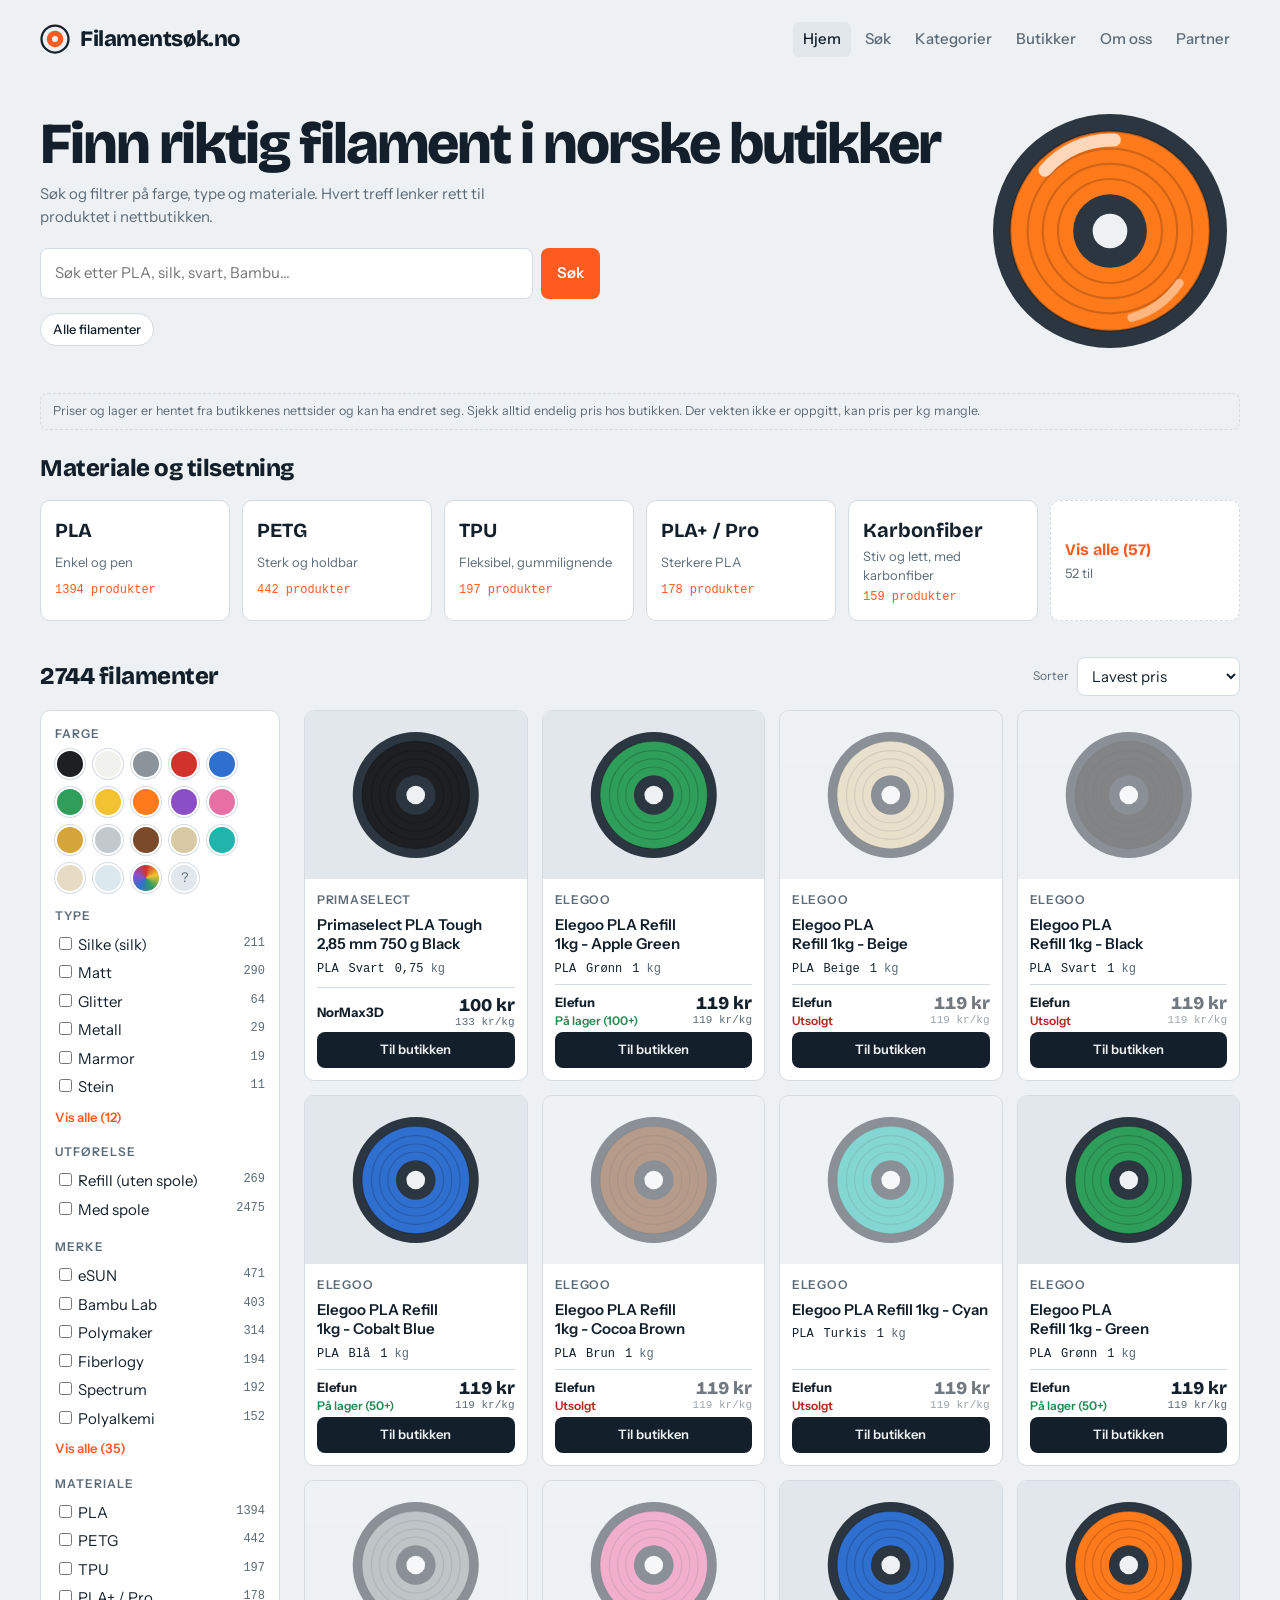
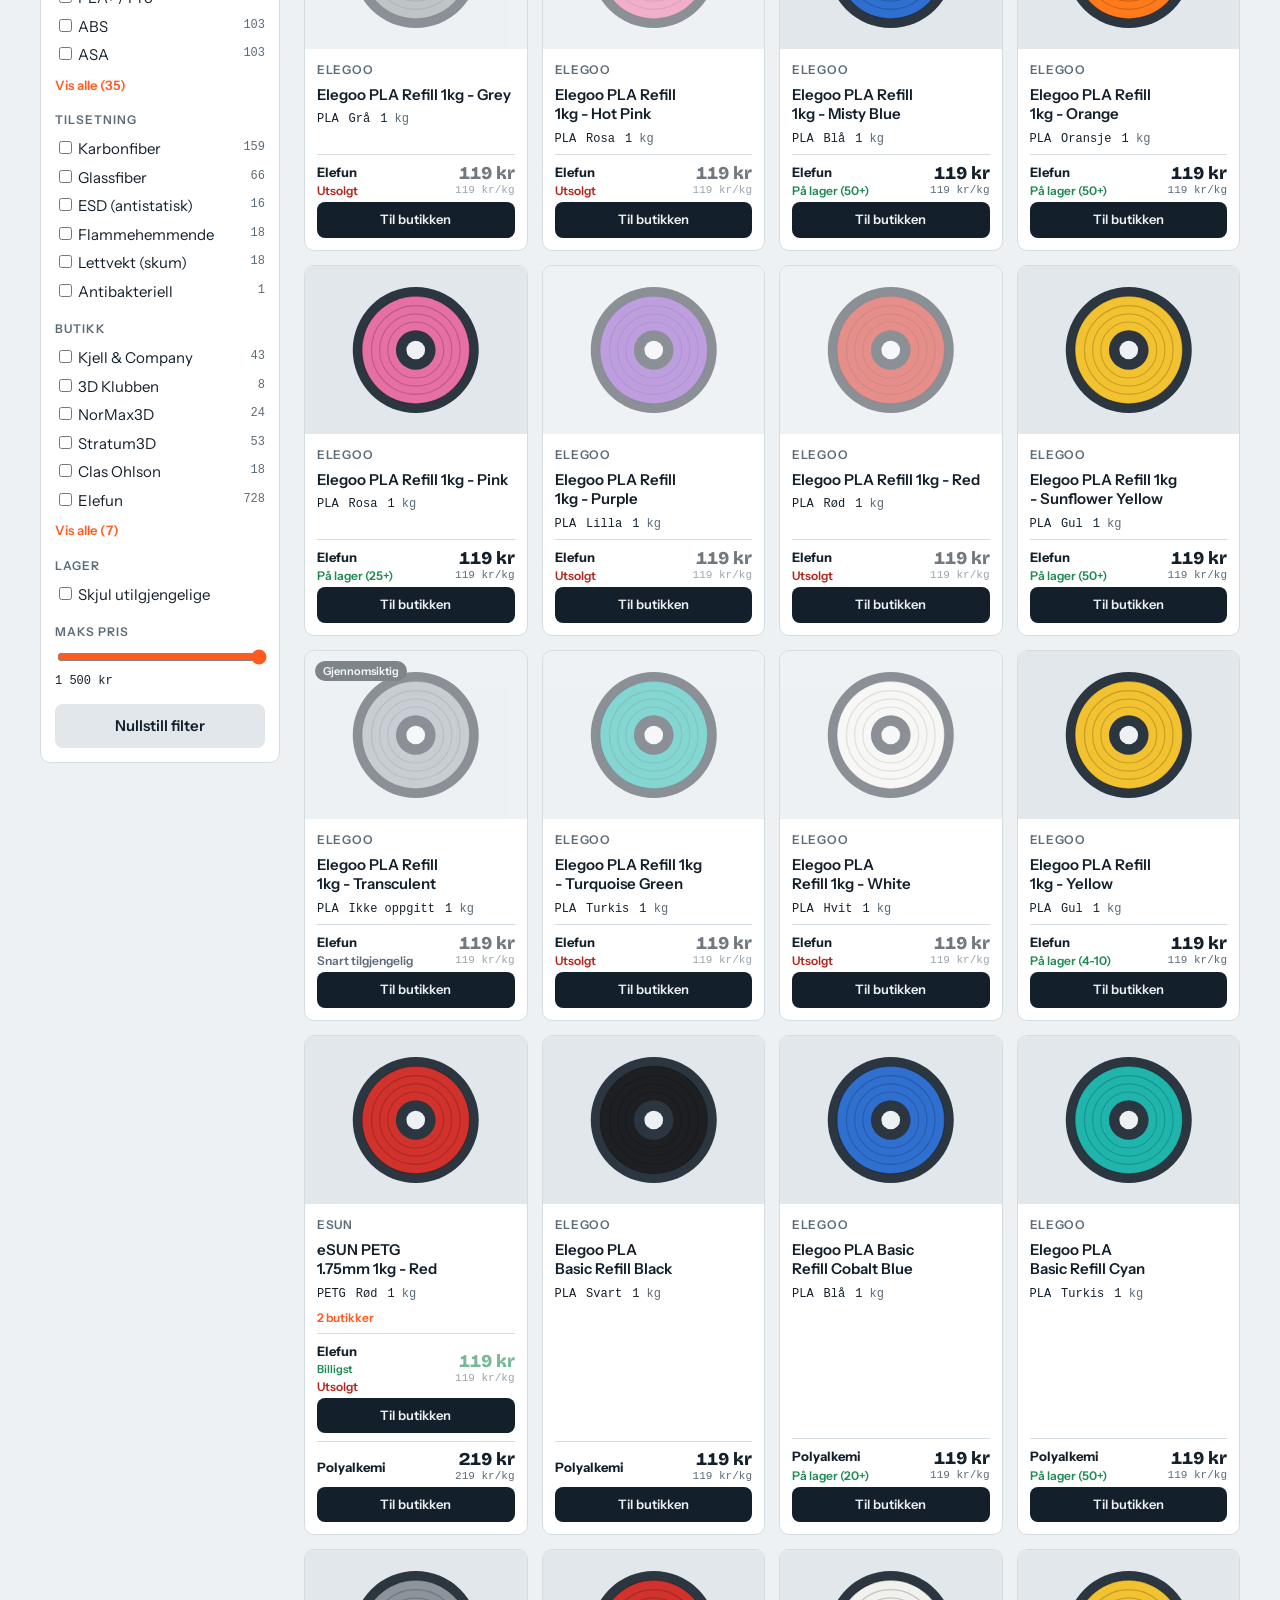
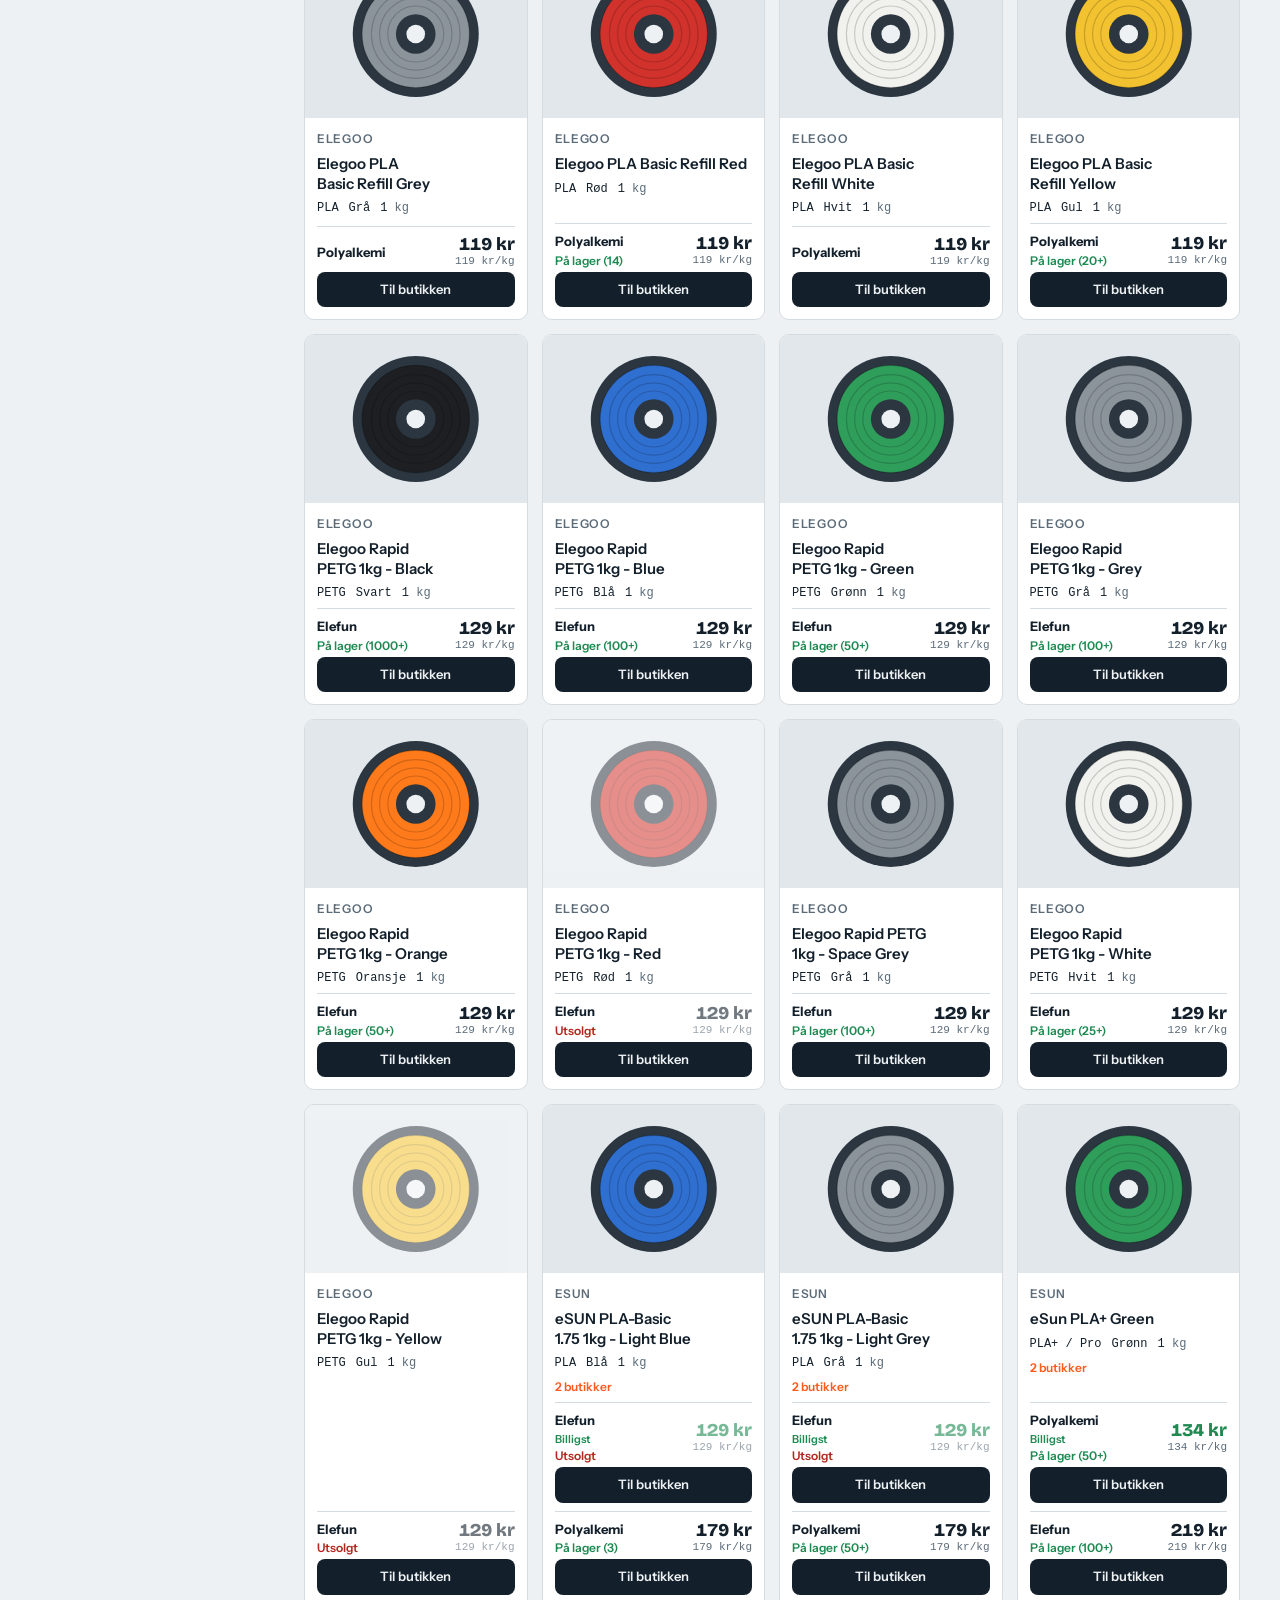
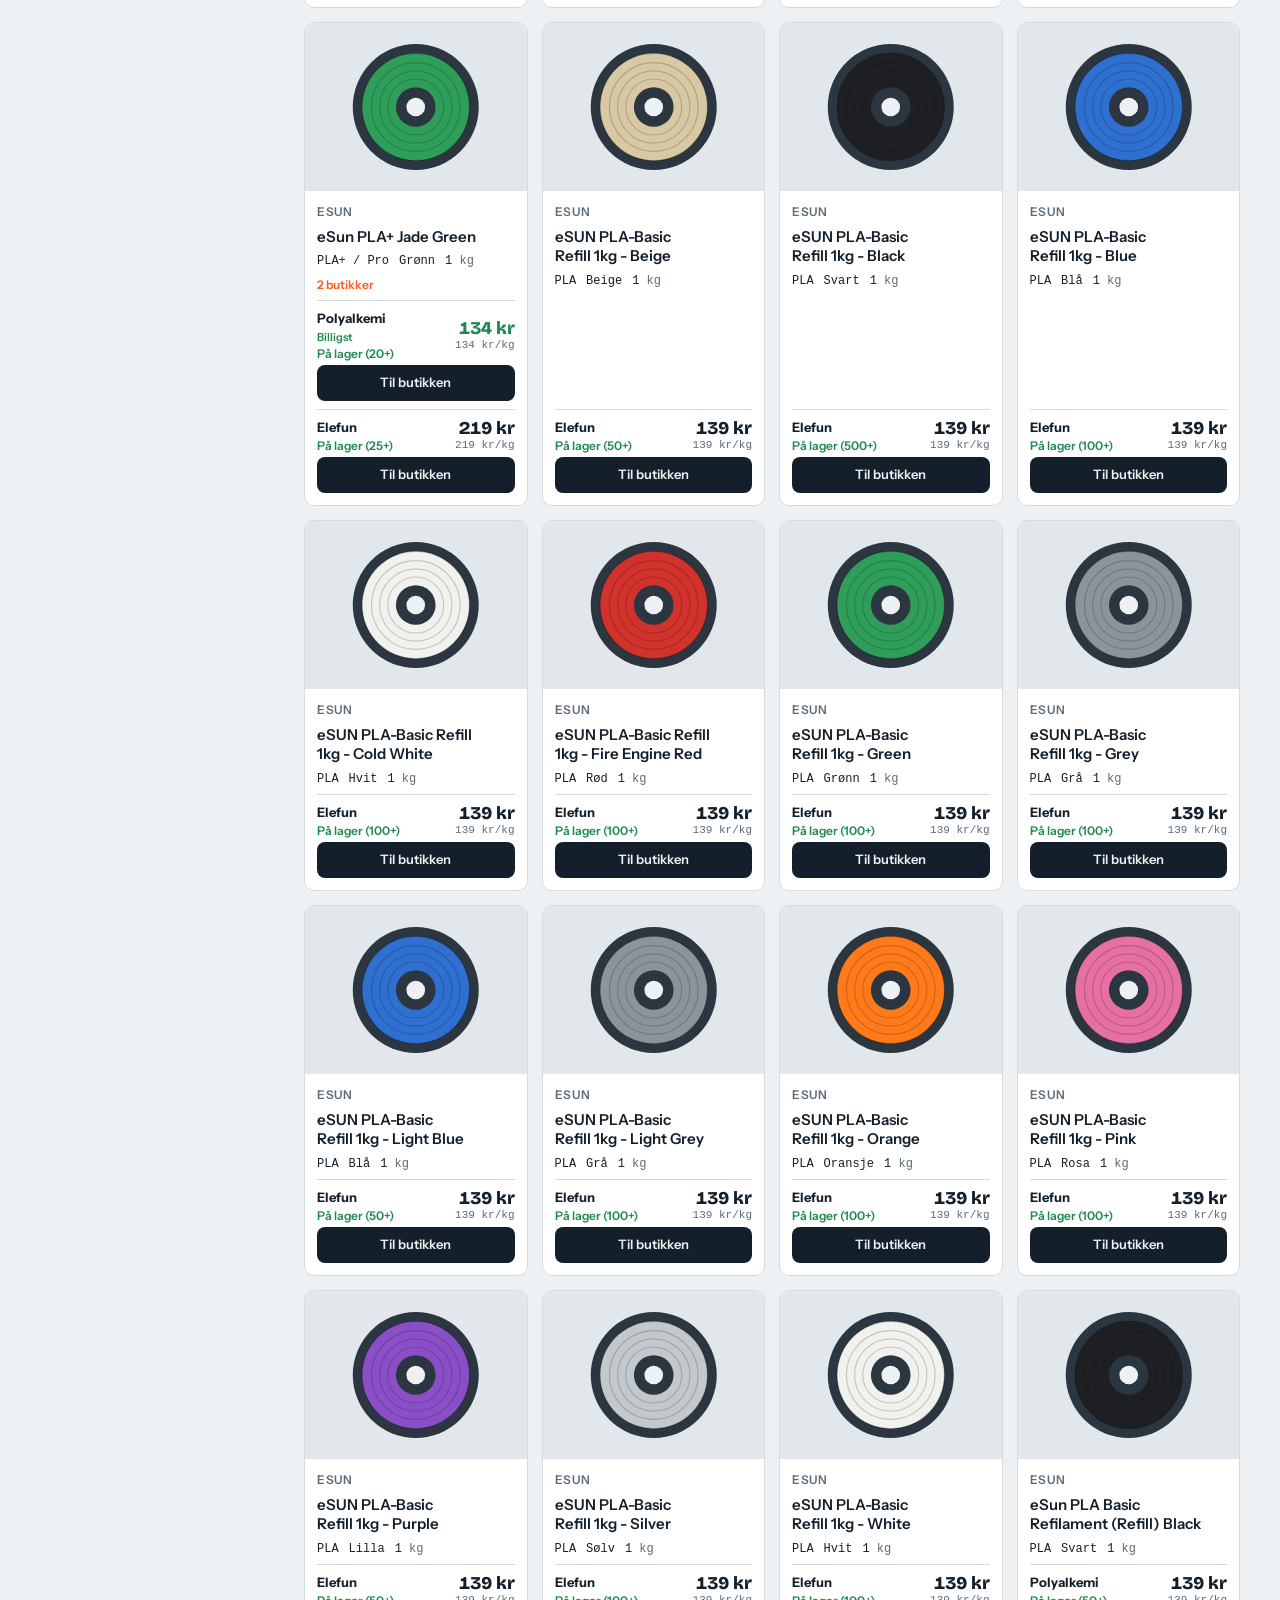
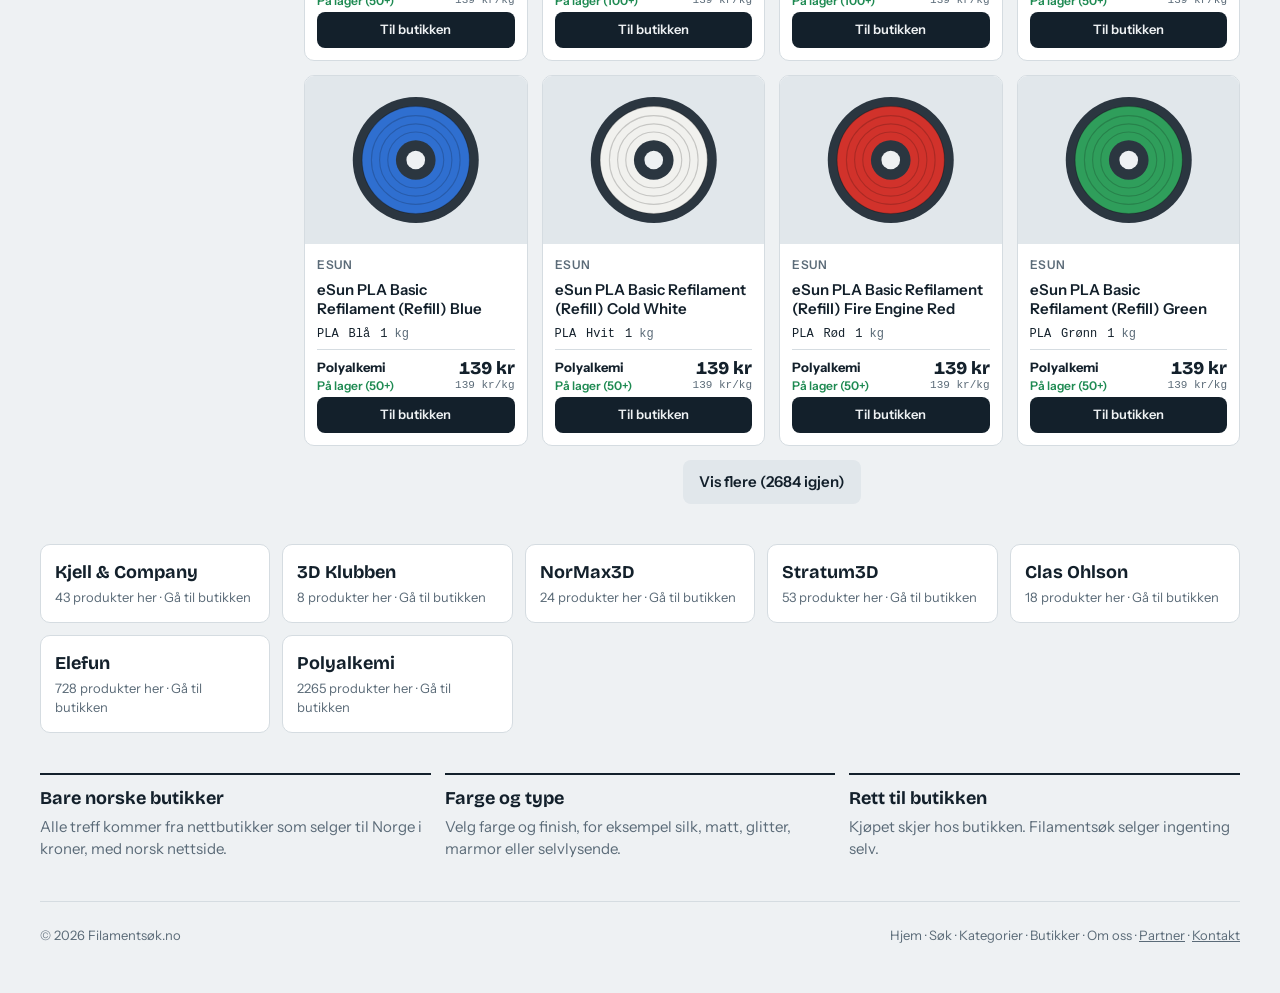
==== commit 57b1b51b: "Updates to index and parter site" ====
--- a/index.html
+++ b/index.html
@@ -139,7 +139,7 @@
       Filamentsøk.no
     </a>
     <nav aria-label="Hovedmeny">
-      <a class="on" href="#">Hjem</a><a href="#butikk">Søk</a><a href="#kategorier">Kategorier</a><a href="#butikker">Butikker</a><a href="#om">Om oss</a>
+      <a class="on" href="#">Hjem</a><a href="#butikk">Søk</a><a href="#kategorier">Kategorier</a><a href="#butikker">Butikker</a><a href="#om">Om oss</a><a href="partner.html">Partner</a>
     </nav>
   </header>
 
@@ -194,7 +194,7 @@
 
   <footer>
     <span>© 2026 Filamentsøk.no</span>
-    <span>Hjem · Søk · Kategorier · Butikker · Om oss</span>
+    <span>Hjem · Søk · Kategorier · Butikker · Om oss · <a href="partner.html">Partner</a> · <a href="mailto:marcussandersen@gmail.com">Kontakt</a></span>
   </footer>
 </div>
 
@@ -274,6 +274,7 @@
       var x={store:o.s,price:o.p===undefined?null:o.p,url:o.u||null,avail:o.a||null,img:o.i||null,was:o.w||0,from:o.f||0,name:o.n||g.name};
       x.pk=(x.price&&kg)?Math.round(x.price/kg):null;O.push(x);return x});
     g.id=i;g.add=g.add||null;g.kg=kg;
+    g.ref=/refill|re-fill|påfyll|uten spole|spoleløs|without spool|no spool|spool-?less/i.test(g.name+' '+g.offers.map(function(o){return o.name}).join(' '))?'Refill':'Spole';
     return g;
   });
   var UNAV=function(a){return a==='out'||a==='order'||(a||'').indexOf('soon')===0};
@@ -295,7 +296,7 @@
   var AKEYS=Object.keys(ADD).filter(function(k){return R.some(function(p){return p.add===k})});
   var EXP={},LIM=6;
   var BRANDS=Object.keys(bc).sort(function(a,b){return (bc[b]-bc[a])||a.localeCompare(b,'nb')});
-  var S={q:'',mat:{},add:{},fin:{},col:{},store:{},brand:{},max:1500,hideOut:false,sale:false};
+  var S={q:'',mat:{},add:{},fin:{},col:{},store:{},brand:{},ref:{},max:1500,hideOut:false,sale:false};
   var kr=function(n){return Math.round(n).toLocaleString('nb-NO')+' kr'};
   var esc=function(s){return String(s).replace(/[&<>"]/g,function(c){return{'&':'&amp;','<':'&lt;','>':'&gt;','"':'&quot;'}[c]})};
 
@@ -342,7 +343,7 @@
     return '<a href="'+s.home+'" target="_blank" rel="noopener noreferrer"><strong>'+s.n+'</strong><span>'+n+' produkter her · Gå til butikken</span></a>'}).join('');
 
   function go(s){try{document.querySelector(s).scrollIntoView({behavior:'smooth'})}catch(e){}}
-  function reset(){S.q='';S.mat={};S.add={};S.fin={};S.col={};S.store={};S.brand={};S.max=1500;S.hideOut=false;S.sale=false;$('#q').value=''}
+  function reset(){S.q='';S.mat={};S.add={};S.ref={};S.fin={};S.col={};S.store={};S.brand={};S.max=1500;S.hideOut=false;S.sale=false;$('#q').value=''}
   function has(o){return Object.keys(o).length>0}
   function cnt(f){return R.filter(f).length}
   function inKey(p,key,v){return key==='store'?!!p.stores[v]:p[key]===v}
@@ -363,6 +364,7 @@
         var st=COL[c]==='multi'||COL[c]==='unk'?'':'background:'+COL[c];
         return '<button class="sw'+(COL[c]==='multi'?' multi':'')+(COL[c]==='unk'?' unk':'')+(S.col[c]?' on':'')+'" style="'+st+'" data-c="'+c+'" title="'+c+' ('+n+')" aria-label="'+c+', '+n+' produkter" aria-pressed="'+!!S.col[c]+'"'+(n||S.col[c]?'':' disabled')+'>'+(COL[c]==='unk'?'?':'')+'</button>'}).join('')+'</div></div>'+
       checks('Type','fin',FIN.map(function(f){return[f,FINL[f]]}))+
+      checks('Utførelse','ref',[['Refill','Refill (uten spole)'],['Spole','Med spole']])+
       checks('Merke','brand',BRANDS.map(function(b){return[b,b]}))+
       checks('Materiale','mat',MKEYS.map(function(k){return[k,MATS[k].n]}))+
       (AKEYS.length?checks('Tilsetning','add',AKEYS.map(function(k){return[k,ADD[k]]})):'')+
@@ -387,6 +389,7 @@
 
   function pass(p,skip){
       if(S.q&&(p.all+' '+p.name+' '+p.brand+' '+p.col+' '+p.fin+' '+p.mat+' '+(p.add||'')).toLowerCase().indexOf(S.q)<0)return false;
+      if(skip!=='ref'&&has(S.ref)&&!S.ref[p.ref])return false;
       if(skip!=='mat'&&has(S.mat)&&!S.mat[p.mat])return false;
       if(skip!=='add'&&has(S.add)&&!S.add[p.add])return false;
       if(skip!=='fin'&&has(S.fin)&&!S.fin[p.fin])return false;
@@ -400,8 +403,8 @@
   // Antall per valg: treff med alle ANDRE aktive filter, slik at man ser hva som gir treff.
   var FC={};
   function facet(){
-    var F={mat:{},add:{},fin:{},brand:{},col:{},store:{}};
-    R.forEach(function(p){['mat','add','fin','brand','col','store'].forEach(function(k){
+    var F={mat:{},add:{},fin:{},brand:{},col:{},store:{},ref:{}};
+    R.forEach(function(p){['mat','add','fin','brand','col','store','ref'].forEach(function(k){
       if(!pass(p,k))return;
       if(k==='store'){Object.keys(p.stores).forEach(function(s){F.store[s]=(F.store[s]||0)+1})}
       else{var v=p[k];if(v!==null&&v!==undefined)F[k][v]=(F[k][v]||0)+1}})});
@@ -415,8 +418,8 @@
       var c=b.dataset.c,n=FC.col[c]||0;
       b.title=c+' ('+n+')';b.setAttribute('aria-label',c+', '+n+' produkter');b.disabled=!n&&!S.col[c]})}
   function activeBar(){
-    var c=[],G={mat:'Materiale',add:'Tilsetning',fin:'Type',brand:'Merke',col:'Farge',store:'Butikk'};
-    var L={mat:function(k){return(MATS[k]||{n:k}).n},add:function(k){return ADD[k]||k},fin:function(k){return FINL[k]||k},brand:function(k){return k},col:function(k){return k},store:function(k){return STORES[k]?STORES[k].n:k}};
+    var c=[],G={ref:'Utførelse',mat:'Materiale',add:'Tilsetning',fin:'Type',brand:'Merke',col:'Farge',store:'Butikk'};
+    var L={ref:function(k){return k==='Refill'?'Refill (uten spole)':'Med spole'},mat:function(k){return(MATS[k]||{n:k}).n},add:function(k){return ADD[k]||k},fin:function(k){return FINL[k]||k},brand:function(k){return k},col:function(k){return k},store:function(k){return STORES[k]?STORES[k].n:k}};
     function chip(key,v,txt){c.push('<button type="button" data-rm="'+key+'" data-v="'+esc(v)+'" aria-label="Fjern filter: '+esc(txt)+'">'+esc(txt)+' <i aria-hidden="true">×</i></button>')}
     if(S.q)chip('q','','Søk: '+S.q);
     Object.keys(G).forEach(function(k){Object.keys(S[k]).forEach(function(v){chip(k,v,G[k]+': '+L[k](v))})});
